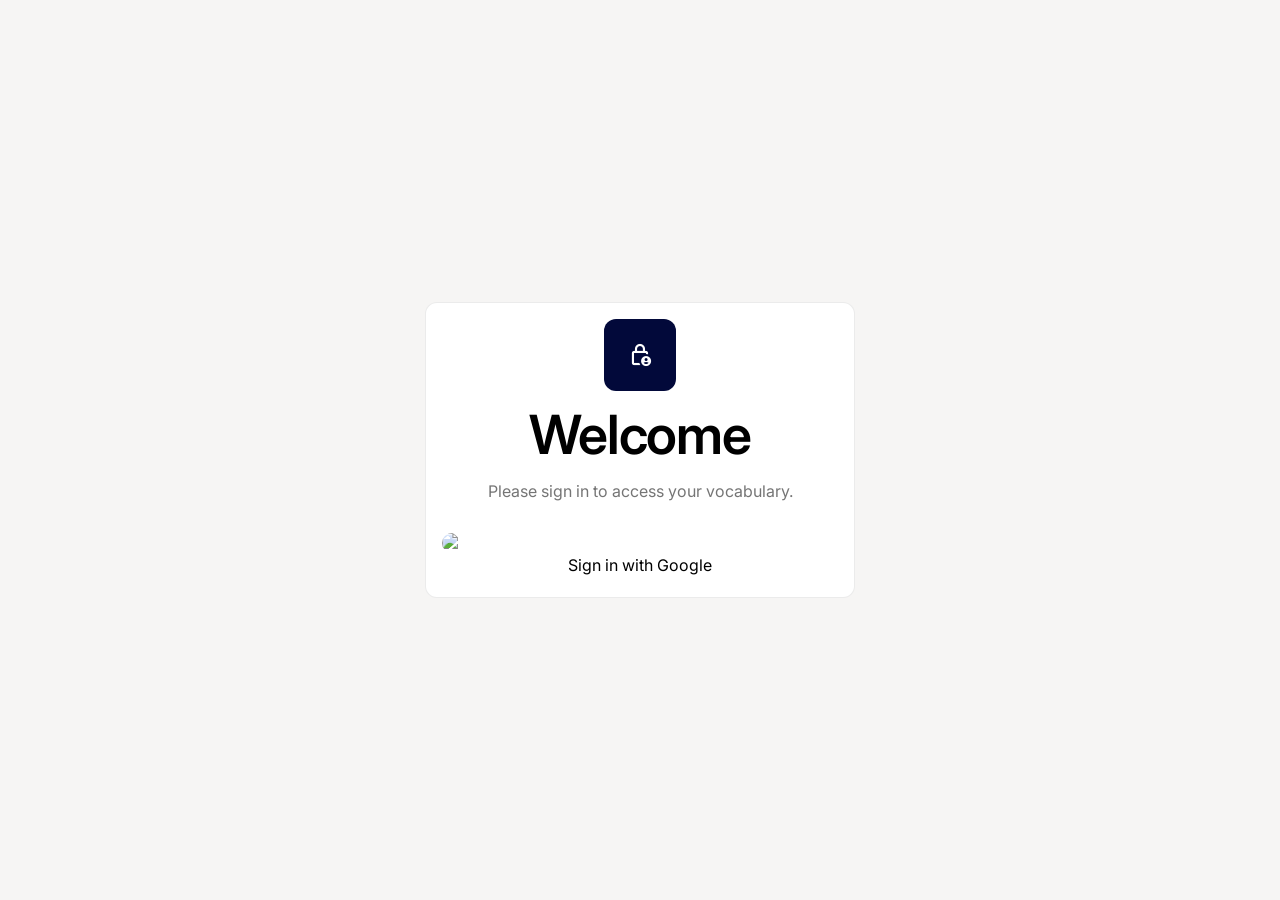
==== index.html @ 8493256a "update" ====
<!doctype html>
<html lang="en">
  <head>
    <meta charset="UTF-8" />
    <meta
      name="viewport"
      content="width=device-width, initial-scale=1.0"
    />
    <title>Just Word</title>
    <link rel="icon" type="image/png" href="assets/app-icon.png" />
    <link rel="apple-touch-icon" href="assets/app-icon.png" />
    <!-- Fonts -->
    <link rel="preconnect" href="https://fonts.googleapis.com" />
    <link rel="preconnect" href="https://fonts.gstatic.com" crossorigin />
    <link
      href="https://fonts.googleapis.com/css2?family=Inter:wght@400;500;600;700&family=JetBrains+Mono:wght@400;500&family=Noto+Sans+TC:wght@400;500;600;700&family=Noto+Serif+TC:wght@400;500&family=Source+Serif+4:wght@400&display=swap"
      rel="stylesheet"
    />
    <!-- CSS -->
    <link rel="stylesheet" href="src/css/style.css" />

    <!-- Material Symbols -->
    <link
      href="https://fonts.googleapis.com/css2?family=Material+Symbols+Rounded:opsz,wght,FILL,GRAD@20..48,100..700,0..1,-50..200&display=swap"
      rel="stylesheet"
    />
    <!-- SheetJS -->
    <script src="https://cdn.sheetjs.com/xlsx-0.20.0/package/dist/xlsx.full.min.js"></script>
    <!-- Lottie Web -->
    <script src="https://cdnjs.cloudflare.com/ajax/libs/lottie-web/5.12.2/lottie.min.js"></script>
  </head>
  <body class="light-mode">
    <!-- Main Workspace -->
    <main class="main-workspace">
      <!-- Login View -->
      <section id="login" class="view active">
        <div class="bento-card auth-card max-w-400-center">
          <div class="auth-icon-shell">
            <span class="material-symbols-rounded icon-login-large"
              >lock_person</span
            >
          </div>
          <h1>Welcome</h1>
          <p class="supporting-text">
            Please sign in to access your vocabulary.
          </p>
          <md-filled-button
            id="google-login-btn"
            class="btn-full-width btn-google-signin"
          >
            <img
              src="https://www.gstatic.com/firebasejs/ui/2.0.0/images/auth/google.svg"
              alt="Google"
              class="google-icon-svg"
            />
            Sign in with Google
          </md-filled-button>
        </div>
      </section>

      <!-- Dashboard View -->
      <section id="dashboard" class="view">
        <div class="dashboard-intro">
          <div>
            <h1>Today's review</h1>
          </div>
          <div class="dashboard-language-menu">
            <button
              id="dashboard-language-btn"
              type="button"
              class="topbar-icon-button"
              aria-label="Learning language"
              aria-expanded="false"
            >
              <span class="material-symbols-rounded">language</span>
            </button>
            <div
              class="top-language-nav"
              role="radiogroup"
              aria-label="Learning language"
            >
              <button
                type="button"
                class="language-mode-option active"
                data-language-mode="en"
                aria-pressed="true"
              >
                English
              </button>
              <button
                type="button"
                class="language-mode-option"
                data-language-mode="sv"
                aria-pressed="false"
              >
                Swedish
              </button>
            </div>
          </div>
        </div>

        <div class="bento-grid full-height dashboard">
          <!-- Summary Stats -->
          <div
            class="bento-card col-12 orange card-height-half"
            id="card-due-container"
          >
            <div class="card-label">Today Due</div>
            <div class="due-card-bottom-row">
              <div class="due-stats-group">
                <div class="due-count-line">
                  <div class="card-value card-value-large" id="due-count">
                    0
                  </div>
                  <span class="due-count-unit">cards</span>
                </div>
              </div>

              <button
                type="button"
                class="topbar-icon-button due-review-button"
                id="start-review-action"
                aria-label="Start review"
                title="Start review"
              >
                <span class="material-symbols-rounded">play_arrow</span>
              </button>
            </div>
          </div>

          <div
            class="bento-card col-4 mobile-col-4 card-height-half"
            id="card-new-container"
          >
            <div class="card-label">New</div>
            <div class="flex-fill-bottom">
              <div class="card-value" id="dashboard-new-count">0</div>
            </div>
          </div>

          <div
            class="bento-card col-4 mobile-col-4 card-height-half"
            id="card-lrn-container"
          >
            <div class="card-label">Learning</div>
            <div class="flex-fill-bottom">
              <div class="card-value" id="dashboard-lrn-count">0</div>
            </div>
          </div>

          <div
            class="bento-card col-4 mobile-col-4 card-height-half"
            id="card-mst-container"
          >
            <div class="card-label">Mastered</div>
            <div class="flex-fill-bottom">
              <div class="card-value" id="dashboard-mst-count">0</div>
            </div>
          </div>
        </div>
      </section>

      <!-- Words View -->
      <section id="words" class="view">
        <div class="section-label section-header-label">
          <div class="filter-sheet-header">
            <h2>Filter words</h2>
            <button
              id="words-filter-close-btn"
              type="button"
              class="topbar-icon-button"
              aria-label="Close filters"
            >
              <span class="material-symbols-rounded">close</span>
            </button>
          </div>
          <div class="filter-controls-flex">
            <label class="search-box">
              <span class="material-symbols-rounded">search</span>
              <input
                id="search-input"
                class="search-field"
                type="search"
                placeholder=""
              />
            </label>
            <div class="filter-group-row">
              <label class="select-field">
                <!-- <span>Status</span> -->
                <select
                  id="filter-status"
                  class="vocab-select-pill"
                  aria-label="Status"
                >
                  <option value="all" selected>All Status</option>
                  <option value="mastered">Mastered</option>
                  <option value="learning">Learning</option>
                  <option value="new">New</option>
                </select>
              </label>

              <label class="select-field">
                <!-- <span>Type</span> -->
                <select
                  id="filter-type"
                  class="vocab-select-pill"
                  aria-label="Type"
                >
                  <option value="word" selected>Word</option>
                  <option value="phrase">Phrase</option>
                </select>
              </label>

              <label class="select-field">
                <!-- <span>Category</span> -->
                <select
                  id="filter-category"
                  class="vocab-select-pill"
                  aria-label="Category"
                >
                  <option value="all" selected>All Categories</option>
                  <option value="__uncategorized">Uncategorized</option>
                </select>
              </label>
            </div>
            <div class="filter-action-row">
              <!-- Starred Toggle -->
              <label class="toggle-switch">
                <span class="filter-label">Starred</span>
                <md-switch id="filter-starred-only"></md-switch>
              </label>
            </div>
          </div>
        </div>

        <!-- Vocabulary List Section (Full Width) -->
        <div class="workspace-header words-header">
          <div>
            <h1>Vocabulary</h1>
          </div>
          <div class="topbar-actions">
            <button
              id="words-add-btn"
              type="button"
              class="topbar-icon-button"
              aria-label="Add word"
            >
              <span class="material-symbols-rounded">add</span>
            </button>
            <button
              id="words-filter-btn"
              type="button"
              class="topbar-icon-button"
              aria-label="Filter words"
              aria-expanded="false"
            >
              <span class="material-symbols-rounded">tune</span>
            </button>
          </div>
        </div>
        <div class="full-width-list-container vocab-section-container">
          <div id="card-list-modern" class="card-list-modern">
            <!-- Cards injected here -->
          </div>

          <!-- Pagination Controls -->
          <div id="pagination-controls" class="pagination-container hidden">
            <md-filled-tonal-icon-button
              id="prev-page-btn"
              aria-label="Previous page"
            >
              <md-icon>arrow_back</md-icon>
            </md-filled-tonal-icon-button>
            <span id="page-indicator" class="page-indicator-text"
              >Page 1 of 1</span
            >
            <md-filled-tonal-icon-button
              id="next-page-btn"
              aria-label="Next page"
            >
              <md-icon>arrow_forward</md-icon>
            </md-filled-tonal-icon-button>
          </div>
        </div>
      </section>

      <!-- Add Card View -->
      <section id="add-card" class="view">
        <div class="view-header-flex app-bar">
          <md-icon-button id="btn-back-add-card" aria-label="Back">
            <md-icon>arrow_back</md-icon>
          </md-icon-button>
          <h1>Add word</h1>
          <div class="app-bar-spacer"></div>
        </div>
        <div id="add-card-container" class="bento-card full-height">
          <form id="add-card-form">
            <div class="input-wrapper-flex">
              <label for="word_en" id="source-word-label">Word</label>
              <input
                id="word_en"
                class="form-input"
                type="text"
                placeholder=""
                required
              />
            </div>
            <div class="input-wrapper-flex">
              <label for="meaning_zh">Meaning</label>
              <input
                id="meaning_zh"
                class="form-input"
                type="text"
                placeholder=""
                required
              />
            </div>
            <div class="input-wrapper-flex">
              <label for="category">Category</label>
              <input
                id="category"
                class="form-input"
                type="text"
                placeholder=""
              />
            </div>
            <div class="input-wrapper-flex">
              <label for="note">Note</label>
              <textarea
                id="note"
                class="form-textarea"
                rows="3"
                placeholder=""
              ></textarea>
            </div>
            <div class="input-wrapper-flex">
              <label id="examples-field-label">Example</label>
              <div id="examples-container" class="flex-col-gap">
                <!-- Dynamic inputs will be added here -->
              </div>
              <md-text-button type="button" id="add-example-btn">
                <md-icon slot="icon">add</md-icon>
                Add example
              </md-text-button>
            </div>
            <div class="form-group checkbox-group mb-0">
              <div class="checkbox-wrapper">
                <md-checkbox id="is_starred"></md-checkbox>
                <label class="checkbox-label-text" for="is_starred">
                  Starred
                </label>
              </div>
            </div>
          </form>
        </div>
        <div class="form-actions form-actions-fixed">
          <md-filled-button
            form="add-card-form"
            type="submit"
            id="save-card-btn"
            class="btn-full-width"
          >
            Save word
          </md-filled-button>
        </div>
      </section>

      <!-- Import View -->
      <section id="import" class="view">
        <div class="view-header-flex app-bar">
          <h1 id="import-title">Import</h1>
          <div class="section-label import-preview-label">0 vocabulary</div>
        </div>
        <div class="import-content">
          <div id="import-file-section">
            <!-- <div class="section-label">Select CSV File</div> -->
            <div class="form-group">
              <input
                type="file"
                id="csv-file-input"
                accept=".csv"
                class="file-input-dropzone"
              />
            </div>
          </div>

          <div
            id="import-preview"
            class="full-width-list-container vocab-section-container hidden"
          >
            <div id="preview-list" class="card-list-modern">
              <div class="vocab-list-modern import-preview-list">
                <!-- Preview items injected here -->
              </div>
            </div>
          </div>
        </div>
        <div id="import-actions" class="form-actions form-actions-fixed">
          <md-filled-button
            type="button"
            id="confirm-import-btn"
            class="btn-full-width"
            disabled
          >
            Import
          </md-filled-button>
        </div>
      </section>

      <!-- Review Configuration View -->
      <section id="review-setup" class="view">
        <div class="view-header-flex app-bar">
          <h1>Review</h1>
        </div>
        <div id="review-session-setup" class="bento-card full-height">
          <form id="review-setup-form">
            <div class="form-group input-group-flex review-select-group">
              <div class="input-wrapper-flex">
                <label for="review-setup-type">Type</label>
                <div class="select-field">
                  <select name="type" id="review-setup-type">
                    <option value="word" selected>Word</option>
                    <option value="phrase">Phrase</option>
                  </select>
                </div>
              </div>
              <div class="input-wrapper-flex">
                <label for="review-scope">Selection Scope</label>
                <div class="select-field">
                  <select name="scope" id="review-scope">
                    <option value="all" selected>All</option>
                    <option value="starred">Starred</option>
                  </select>
                </div>
              </div>
              <div class="input-wrapper-flex">
                <label for="review-status">Status</label>
                <div class="select-field">
                  <select name="status" id="review-status">
                    <option value="all" selected>All Status</option>
                    <option value="new">New</option>
                    <option value="learning">Learning</option>
                    <option value="mastered">Mastered</option>
                  </select>
                </div>
              </div>
              <div class="input-wrapper-flex">
                <label for="review-category">Category</label>
                <div class="select-field">
                  <select name="category" id="review-category">
                    <option value="all" selected>All Categories</option>
                    <option value="__uncategorized">Uncategorized</option>
                  </select>
                </div>
              </div>
              <div class="input-wrapper-flex">
                <label for="review-limit">Limit</label>
                <div class="select-field">
                  <select name="limit" id="review-limit">
                    <option value="10" selected>10</option>
                    <option value="15">15</option>
                    <option value="20">20</option>
                    <option value="25">25</option>
                  </select>
                </div>
              </div>
            </div>
            <div class="form-group checkbox-group mt-n05 mb-6">
              <div class="checkbox-wrapper">
                <input
                  type="checkbox"
                  id="review-due-only"
                  name="dueOnly"
                  checked
                />
                <label class="checkbox-label-text" for="review-due-only">
                  Due Only&nbsp;-&nbsp;
                  <span
                    id="due-count-badge"
                    class="font-bold text-accent-orange"
                    >0</span
                  >
                  &nbsp;cards
                </label>
              </div>
            </div>

            <div class="form-group mb-0">
              <div class="mode-selection">
                <label class="mode-option active" data-value="1">
                  <span id="mode-flip-source-label">Flip Card (EN)</span>
                </label>
                <label class="mode-option" data-value="2">Flip Card (ZH)</label>
                <label class="mode-option" data-value="3">Spelling</label>
                <label class="mode-option" id="grade-mode-cloze" data-value="4">
                  Cloze
                </label>
              </div>
            </div>
          </form>
        </div>
        <div class="form-actions form-actions-fixed">
          <button
            form="review-setup-form"
            type="submit"
            id="start-session-submit"
            class="btn-full-width app-button app-button-primary"
          >
            Start Session
          </button>
        </div>
      </section>

      <section id="review-session" class="view">
        <div class="view-header-flex app-bar">
          <button
            type="button"
            id="exit-review-btn"
            class="icon-button"
            aria-label="Exit Session"
          >
            <span class="material-symbols-rounded">arrow_back</span>
          </button>
          <!-- Empty center -->
          <div></div>
          <div id="review-progress" class="review-progress-text">0 / 0</div>
        </div>

        <div id="review-content">
          <!-- Flashcard injected here -->
        </div>

        <div class="review-controls">
          <div
            id="reveal-btn-container"
            class="form-actions form-actions-fixed"
          >
            <button
              type="button"
              id="reveal-btn"
              class="btn-reveal btn-full-width app-button app-button-primary"
            >
              <span class="material-symbols-rounded">visibility</span>
              Show Answer
            </button>
          </div>

          <div
            id="self-assess-btns"
            class="form-actions form-actions-fixed hidden"
          >
            <button
              type="button"
              class="text-forgot btn-flex-grow-1 app-button app-button-danger"
              id="btn-assess-forgot"
            >
              I Forgot
            </button>
            <button
              type="button"
              class="btn-flex-grow-2 app-button app-button-primary"
              id="btn-assess-know"
            >
              I Know
            </button>
          </div>

          <div id="grading-btns" class="form-actions form-actions-fixed hidden">
            <button
              type="button"
              class="btn-full-width app-button app-button-primary"
              id="btn-next-card"
            >
              Next Card
            </button>
          </div>
        </div>
      </section>

      <!-- Review Summary View -->
      <section id="review-summary" class="view">
        <div class="view-header-flex app-bar app-bar-centered">
          <h1>Summary</h1>
        </div>
        <div class="bento-grid full-height summary-grid">
          <div class="bento-card col-12 green" id="summary-status-card">
            <div class="card-label">Result</div>
            <div class="flex-fill-bottom">
              <div class="card-value card-value-large" id="summary-correct">
                0
              </div>
            </div>
          </div>

          <div class="bento-card col-12 white" id="summary-forgotten-container">
            <div class="card-label">Review These Words</div>
            <div id="summary-forgotten-list" class="vocab-list-modern">
              <!-- Items injected here -->
            </div>
          </div>

          <!-- Spacer for visual balance if list is empty or short -->
          <div class="summary-spacer"></div>
        </div>

        <div id="done-btn-container" class="form-actions form-actions-fixed">
          <md-filled-button
            class="nav-btn btn-full-width"
            data-target="dashboard"
          >
            Done
          </md-filled-button>
        </div>
      </section>

      <!-- Card Preview View -->
      <section id="card-preview" class="view">
        <div class="view-header-flex app-bar">
          <button
            type="button"
            id="btn-back-card-preview"
            class="icon-button"
            aria-label="Back"
          >
            <span class="material-symbols-rounded">arrow_back</span>
          </button>
          <!-- No Title as requested -->
          <div></div>
          <!-- Empty right side -->
          <div class="preview-top-actions">
            <button
              type="button"
              id="preview-audio-btn"
              class="icon-button preview-audio-btn"
              disabled
              aria-label="Audio"
            >
              <span class="material-symbols-rounded">volume_off</span>
            </button>
            <button
              type="button"
              class="icon-button preview-star-btn"
              aria-label="Star"
            >
              <span class="material-symbols-rounded">star_outline</span>
            </button>
            <button
              type="button"
              class="icon-button preview-edit-btn"
              aria-label="Edit"
            >
              <span class="material-symbols-rounded">edit</span>
            </button>
            <button
              type="button"
              class="icon-button preview-delete-btn danger-icon-btn"
              aria-label="Delete"
            >
              <span class="material-symbols-rounded">delete</span>
            </button>
          </div>
        </div>
        <div id="card-preview-container" class="bento-card full-height">
          <!-- Content injected here -->
        </div>

        <!-- Footer Actions -->
        <div id="card-preview-footer" class="form-actions form-actions-fixed">
          <md-filled-tonal-icon-button
            class="btn-icon-round"
            id="preview-prev-btn"
            aria-label="Previous"
          >
            <md-icon>chevron_left</md-icon>
          </md-filled-tonal-icon-button>
          <md-filled-icon-button
            class="btn-icon-round"
            id="preview-next-btn"
            aria-label="Next"
          >
            <md-icon>chevron_right</md-icon>
          </md-filled-icon-button>
        </div>
      </section>

      <!-- Shared Bottom Navigation -->
      <div id="bottom-nav-container" class="hidden">
        <button
          type="button"
          class="nav-item active"
          data-target="dashboard"
          aria-label="Dashboard"
        >
          <span class="material-symbols-rounded nav-icon">dashboard</span>
          <span class="nav-label">Dashboard</span>
        </button>
        <button
          type="button"
          class="nav-item"
          data-target="words"
          aria-label="Words"
        >
          <span class="material-symbols-rounded nav-icon"
            >format_list_bulleted</span
          >
          <span class="nav-label">Vocabulary</span>
        </button>
        <button
          type="button"
          class="nav-item"
          data-target="review-setup"
          aria-label="Review"
        >
          <span class="material-symbols-rounded nav-icon">school</span>
          <span class="nav-label">Review</span>
        </button>
        <button
          type="button"
          class="nav-item"
          data-target="import"
          aria-label="Import"
        >
          <span class="material-symbols-rounded nav-icon">upload</span>
          <span class="nav-label">Import</span>
        </button>
      </div>
    </main>

    <!-- Material Web Components (pinned ESM CDN) -->
    <script type="importmap">
      {
        "imports": {
          "@material/web/": "https://esm.run/@material/web@2.3.0/"
        }
      }
    </script>
    <script type="module">
      import '@material/web/all.js';
      import { styles as typescaleStyles } from '@material/web/typography/md-typescale-styles.js';

      document.adoptedStyleSheets.push(typescaleStyles.styleSheet);
    </script>

    <!-- Scripts (Type Module) -->
    <script type="module" src="js/app.js?v=3.8"></script>

    <!-- Material Dialog -->
    <md-dialog id="modal-dialog"></md-dialog>
  </body>
</html>
---- src/css/style.css ----
:root {
  color-scheme: light;
  --color-notion-blue: #0075de;
  --color-paper-warmth: #f6f5f4;
  --color-pure-white: #ffffff;
  --color-ink-black: #000000;
  --color-charcoal: #111111;
  --color-stone: #757575;
  --color-graphite: #615d59;
  --color-slate: #696969;
  --color-sky-tint: #e6f3fe;
  --color-marigold: #ffb110;
  --color-coral: #f64932;
  --color-saffron: #e89d01;
  --color-vermillion: #e32d14;
  --color-mocha: #b18164;
  --color-signal-blue: #097fe8;
  --color-sky-wash: #62aef0;
  --color-midnight-ink: #02093a;
  --color-ink-95: rgb(0 0 0 / 95%);
  --color-ink-90: rgb(0 0 0 / 90%);
  --color-ink-60: rgb(0 0 0 / 60%);
  --color-ink-40: rgb(0 0 0 / 40%);
  --color-ink-20: rgb(0 0 0 / 20%);
  --color-ink-14: rgb(0 0 0 / 14%);
  --color-ink-08: rgb(0 0 0 / 8%);
  --font-notioninter: 'Inter', 'Noto Sans TC', ui-sans-serif, system-ui,
    sans-serif;
  --font-lyon-text: 'Source Serif 4', 'Noto Serif TC', serif;
  --text-caption: 12px;
  --text-body-sm: 14px;
  --text-body: 16px;
  --text-subheading: 20px;
  --text-heading-sm: 22px;
  --text-heading: 40px;
  --text-heading-lg: 48px;
  --text-display-sm: 54px;
  --text-display: 72px;
  --text-display-lg: 96px;
  --leading-caption: 1.33;
  --leading-body-sm: 1.43;
  --leading-body: 1.5;
  --leading-heading-sm: 1.27;
  --leading-display-sm: 1.04;
  --leading-display: 1.21;
  --tracking-caption: 0.12px;
  --tracking-heading-sm: -0.242px;
  --tracking-display-sm: -1.89px;
  --tracking-display: -2.016px;
  --jw-color-bg-canvas: var(--color-paper-warmth);
  --jw-color-bg-surface-soft: var(--color-sky-tint);
  --jw-color-bg-surface-card: var(--color-pure-white);
  --jw-color-bg-surface-strong: var(--color-sky-tint);
  --jw-color-bg-inverse: var(--color-midnight-ink);
  --jw-color-bg-inverse-raised: var(--color-charcoal);
  --jw-color-bg-inverse-soft: var(--color-midnight-ink);
  --jw-color-text-primary: var(--color-ink-black);
  --jw-color-text-body: var(--color-graphite);
  --jw-color-text-muted: var(--color-stone);
  --jw-color-text-subtle: var(--color-ink-60);
  --jw-color-text-on-primary: var(--color-pure-white);
  --jw-color-text-on-inverse: var(--color-pure-white);
  --jw-color-text-on-inverse-muted: rgb(255 255 255 / 72%);
  --jw-color-border-default: var(--color-ink-08);
  --jw-color-border-soft: var(--color-ink-08);
  --jw-color-border-strong: var(--color-ink-14);
  --jw-color-action-primary: var(--color-notion-blue);
  --jw-color-action-primary-active: color-mix(
    in srgb,
    var(--color-notion-blue) 84%,
    black
  );
  --jw-color-action-neutral-hover: var(--color-ink-08);
  --jw-color-action-neutral-active: var(--color-ink-14);
  --jw-color-action-disabled: var(--color-ink-20);
  --jw-color-status-new: var(--color-ink-black);
  --jw-color-status-new-bg: var(--color-marigold);
  --jw-color-status-learning: var(--color-notion-blue);
  --jw-color-status-learning-bg: var(--color-sky-tint);
  --jw-color-status-mastered: var(--color-pure-white);
  --jw-color-status-mastered-bg: var(--color-midnight-ink);
  --jw-color-status-warning: var(--color-ink-black);
  --jw-color-status-warning-bg: var(--color-marigold);
  --jw-color-status-error: var(--color-vermillion);
  --jw-color-status-error-bg: color-mix(
    in srgb,
    var(--color-coral) 14%,
    white
  );
  --jw-color-focus-ring: color-mix(
    in srgb,
    var(--color-notion-blue) 20%,
    transparent
  );
  --jw-color-scrim: rgb(0 0 0 / 36%);
  --jw-color-loading: rgb(246 245 244 / 82%);
  --jw-font-display: var(--font-notioninter);
  --jw-font-editorial: var(--font-lyon-text);
  --jw-font-body: var(--font-notioninter);
  --jw-font-code: 'JetBrains Mono', 'Noto Sans TC', monospace;
  --jw-type-display-xl-size: clamp(3.375rem, 11vw, var(--text-display));
  --jw-type-display-lg-size: clamp(2.5rem, 6vw, var(--text-display-sm));
  --jw-type-display-sm-size: var(--text-display-sm);
  --jw-type-display-md-size: var(--text-heading-lg);
  --jw-type-heading-lg-size: var(--text-heading);
  --jw-type-heading-md-size: var(--text-heading-sm);
  --jw-type-heading-sheet-size: 32px;
  --jw-type-heading-dialog-size: 24px;
  --jw-type-editorial-lg-size: 32px;
  --jw-type-body-lg-size: 18px;
  --jw-type-body-md-size: var(--text-body);
  --jw-type-body-sm-size: var(--text-body-sm);
  --jw-type-label-md-size: var(--text-body-sm);
  --jw-type-label-sm-size: var(--text-caption);
  --jw-type-overline-size: var(--text-caption);
  --jw-type-code-sm-size: var(--text-caption);
  --jw-line-display: 1;
  --jw-line-heading: 1.1;
  --jw-line-body: var(--leading-body);
  --jw-line-label: 1.2;
  --jw-weight-regular: 400;
  --jw-weight-medium: 500;
  --jw-weight-semibold: 600;
  --jw-tracking-display: -0.02em;
  --jw-tracking-overline: 0.08em;
  --jw-space-1: 4px;
  --jw-space-2: 8px;
  --jw-space-3: 12px;
  --jw-space-4: 16px;
  --jw-space-5: 20px;
  --jw-space-6: 24px;
  --jw-space-8: 32px;
  --jw-space-12: 48px;
  --jw-space-24: 96px;
  --jw-page-gutter: 14px;
  --jw-grid-gap-compact: 10px;
  --jw-radius-xs: 4px;
  --jw-radius-sm: 6px;
  --jw-radius-md: 8px;
  --jw-radius-lg: 12px;
  --jw-radius-xl: 16px;
  --jw-radius-full: 9999px;
  --jw-border-width: 1px;
  --jw-shadow-none: none;
  --jw-shadow-soft: none;
  --jw-shadow-nav: 0 0.7px 1.462px rgb(0 0 0 / 1.5%),
    0 3px 9px rgb(0 0 0 / 3%);
  --jw-shadow-layer: 0 4px 12px rgb(0 0 0 / 10%);
  --jw-opacity-disabled: 0.55;
  --jw-opacity-subdued: 0.72;
  --jw-duration-instant: 1ms;
  --jw-duration-fast: 200ms;
  --jw-duration-base: 200ms;
  --jw-duration-slow: 200ms;
  --jw-duration-feedback: 500ms;
  --jw-ease-standard: cubic-bezier(0.2, 0, 0, 1);
  --jw-ease-exit: cubic-bezier(0.4, 0, 1, 1);
  --jw-size-icon-button: 48px;
  --jw-size-icon-glyph: 22px;
  --jw-size-icon-glyph-compact: 20px;
  --jw-size-control: 48px;
  --jw-size-app-bar: 96px;
  --jw-size-bottom-nav: 90px;
  --jw-size-action-bar: 92px;
  --jw-size-loading: 104px;
  --jw-blur-nav: 18px;
  --jw-content-max: 430px;
  --jw-z-content: 20;
  --jw-z-nav: 35;
  --jw-z-action: 40;
  --jw-z-menu: 45;
  --jw-z-scrim: 55;
  --jw-z-sheet: 60;
  --jw-z-loading: 999;
  --jw-z-modal-scrim: 9999;
  --jw-z-modal: 10000;
  --colors-primary: var(--jw-color-action-primary);
  --colors-primary-active: var(--jw-color-action-primary-active);
  --colors-primary-disabled: var(--jw-color-action-disabled);
  --colors-canvas: var(--jw-color-bg-canvas);
  --colors-surface-soft: var(--jw-color-bg-surface-soft);
  --colors-surface-card: var(--jw-color-bg-surface-card);
  --colors-surface-cream-strong: var(--jw-color-bg-surface-strong);
  --colors-surface-dark: var(--jw-color-bg-inverse);
  --colors-surface-dark-elevated: var(--jw-color-bg-inverse-raised);
  --colors-surface-dark-soft: var(--jw-color-bg-inverse-soft);
  --colors-hairline: var(--jw-color-border-default);
  --colors-hairline-soft: var(--jw-color-border-soft);
  --colors-ink: var(--jw-color-text-primary);
  --colors-body: var(--jw-color-text-body);
  --colors-muted: var(--jw-color-text-muted);
  --colors-muted-soft: var(--jw-color-text-subtle);
  --colors-on-primary: var(--jw-color-text-on-primary);
  --colors-on-dark: var(--jw-color-text-on-inverse);
  --colors-error: var(--jw-color-status-error);
  --colors-warning: var(--jw-color-status-warning);
  --colors-success: var(--jw-color-status-mastered);
  --rounded-xs: var(--jw-radius-xs);
  --rounded-sm: var(--jw-radius-sm);
  --rounded-md: var(--jw-radius-md);
  --rounded-lg: var(--jw-radius-lg);
  --rounded-xl: var(--jw-radius-xl);
  --rounded-pill: var(--jw-radius-full);
  --spacing-xxs: var(--jw-space-1);
  --spacing-xs: var(--jw-space-2);
  --spacing-sm: var(--jw-space-3);
  --spacing-md: var(--jw-space-4);
  --spacing-lg: var(--jw-space-6);
  --spacing-xl: var(--jw-space-8);
  --spacing-xxl: var(--jw-space-12);
  --spacing-section: var(--jw-space-24);
  --nav-height: var(--jw-size-bottom-nav);
  --fixed-action-height: var(--jw-size-action-bar);
  --max-app-width: var(--jw-content-max);
  --font-display: var(--jw-font-display);
  --font-body: var(--jw-font-body);
  --font-code: var(--jw-font-code);
  --line-strong: var(--jw-color-border-strong);
  --danger-soft: var(--jw-color-status-error-bg);
  --shadow-soft: var(--jw-shadow-soft);
  --md-ref-typeface-brand: var(--jw-font-body);
  --md-ref-typeface-plain: var(--jw-font-body);
  --md-sys-color-primary: var(--jw-color-action-primary);
  --md-sys-color-on-primary: var(--jw-color-text-on-primary);
  --md-sys-color-primary-container: var(--jw-color-bg-surface-card);
  --md-sys-color-on-primary-container: var(--jw-color-text-primary);
  --md-sys-color-secondary-container: var(--jw-color-bg-surface-soft);
  --md-sys-color-on-secondary-container: var(--jw-color-action-primary);
  --md-sys-color-surface: var(--jw-color-bg-canvas);
  --md-sys-color-outline: var(--jw-color-border-default);
  --md-sys-color-outline-variant: var(--jw-color-border-soft);
  --md-sys-color-on-surface: var(--jw-color-text-primary);
  --md-sys-color-on-surface-variant: var(--jw-color-text-muted);
  --md-sys-color-error: var(--jw-color-status-error);
  --md-sys-shape-corner-extra-small: var(--jw-radius-xs);
  --md-sys-shape-corner-small: var(--jw-radius-sm);
  --md-sys-shape-corner-medium: var(--jw-radius-md);
  --md-sys-shape-corner-large: var(--jw-radius-lg);
  --md-sys-shape-corner-extra-large: var(--jw-radius-xl);
  --md-sys-shape-corner-full: var(--jw-radius-full);
}

* {
  box-sizing: border-box;
  margin: 0;
  padding: 0;
}

html,
body {
  height: 100%;
  min-height: 100%;
  overflow: hidden;
}

body {
  background: var(--jw-color-bg-canvas);
  color: var(--jw-color-text-primary);
  font-family: var(--jw-font-body);
  line-height: var(--jw-line-body);
  -webkit-font-smoothing: antialiased;
}

button,
input,
textarea,
select {
  font: inherit;
}

button {
  border: 0;
  cursor: pointer;
}

button:disabled {
  cursor: not-allowed;
  opacity: var(--jw-opacity-disabled);
}

:where(button, input, textarea, select, [tabindex]):focus-visible {
  outline: 2px solid var(--jw-color-action-primary);
  outline-offset: 2px;
}

img {
  display: block;
  max-width: 100%;
}

h1,
h2,
h3,
.card-value,
.preview-title,
.flashcard .content {
  font-family: var(--jw-font-display);
  letter-spacing: var(--jw-tracking-display);
}

h1,
h2,
h3 {
  font-weight: var(--jw-weight-semibold);
}

.card-value,
.preview-title,
.flashcard .content {
  font-weight: var(--jw-weight-regular);
}

h1 {
  color: var(--jw-color-text-primary);
  font-size: var(--jw-type-display-lg-size);
  line-height: 1.05;
}

p {
  color: var(--jw-color-text-muted);
}

md-filled-button,
md-filled-tonal-button,
md-text-button,
md-outlined-button,
md-icon-button,
md-filled-icon-button,
md-filled-tonal-icon-button,
md-outlined-text-field,
md-outlined-select {
  font-family: var(--font-body);
}

md-filled-button,
md-filled-tonal-button,
md-text-button,
md-outlined-button {
  --md-filled-button-container-shape: var(--rounded-md);
  --md-filled-tonal-button-container-shape: var(--rounded-md);
  --md-text-button-container-shape: var(--rounded-md);
  --md-outlined-button-container-shape: var(--rounded-md);
  min-height: var(--jw-size-control);
}

md-icon,
.material-symbols-rounded {
  --md-icon-font: 'Material Symbols Rounded';
  font-family: "Material Symbols Rounded";
  font-variation-settings: "FILL" 0, "wght" 450, "GRAD" 0, "opsz" 24;
  line-height: 1;
}

md-outlined-text-field,
md-outlined-select {
  background: var(--jw-color-bg-surface-card);
  border: var(--jw-border-width) solid var(--jw-color-border-default);
  border-radius: var(--jw-radius-md);
  --md-outlined-field-container-shape: var(--rounded-md);
  --md-outlined-text-field-container-color: var(--colors-canvas);
  --md-outlined-text-field-disabled-container-color: var(--colors-canvas);
  --md-outlined-text-field-focus-outline-color: var(--colors-primary);
  --md-outlined-text-field-hover-outline-color: var(--colors-hairline);
  --md-outlined-text-field-input-text-color: var(--colors-ink);
  --md-outlined-text-field-input-text-placeholder-color: var(
    --colors-muted-soft
  );
  --md-outlined-text-field-label-text-color: var(--colors-muted);
  --md-outlined-text-field-outline-color: transparent;
  overflow: hidden;
  width: 100%;
}

.form-field {
  background: var(--jw-color-bg-surface-card);
  border: var(--jw-border-width) solid var(--jw-color-border-default);
  border-radius: var(--jw-radius-md);
  display: flex;
  flex-direction: column;
  gap: 2px;
  padding: 8px 14px;
  width: 100%;
}
.form-field:focus-within {
  border-color: var(--colors-primary);
}

.form-control,
.form-input,
.form-textarea {
  background: transparent;
  border: 0;
  color: var(--colors-ink);
  font: inherit;
  font-size: var(--jw-type-body-md-size);
  line-height: 1.45;
  min-width: 0;
  outline: 0;
  padding: 2px 0 0;
  width: 100%;
}

.form-input,
.form-textarea {
  background: var(--jw-color-bg-surface-card);
  border: var(--jw-border-width) solid var(--jw-color-border-default);
  border-radius: var(--jw-radius-md);
  background: var(--colors-canvas);
  padding: 12px 14px;
}

.form-control::placeholder {
  color: var(--colors-muted-soft);
}

.form-input {
  min-height: 48px;
}

.form-field-textarea {
  padding-bottom: 10px;
}

.form-textarea {
  min-height: 78px;
  resize: vertical;
}

.example-field {
  padding-right: 52px;
}
.example-field .form-textarea,
.example-field .form-control {
  background: transparent;
  border: 0;
  border-radius: 0;
  padding: 2px 0 0;
}

.form-field-label {
  color: var(--colors-muted);
  font-size: var(--jw-type-label-sm-size);
  font-weight: 500;
  line-height: 1;
}

label {
  color: var(--colors-body);
  display: block;
  font-size: var(--jw-type-label-md-size);
  font-weight: 500;
}

.hidden {
  display: none !important;
}

.main-workspace {
  height: 100dvh;
  margin: 0;
  max-width: none;
  min-height: 0;
  overflow: hidden;
  padding: 0 0 calc(var(--nav-height) + 28px);
  position: relative;
  width: 100%;
}

.view {
  animation: fadeIn var(--jw-duration-base) var(--jw-ease-standard);
  display: none;
  flex-direction: column;
  gap: var(--spacing-lg);
  height: 100dvh;
  min-height: 0;
  overflow: hidden;
  position: relative;
}

.view.active {
  display: flex;
}

.view > * {
  width: 100%;
}

@keyframes fadeIn {
  from {
    opacity: 0;
    transform: translateY(4px);
  }
  to {
    opacity: 1;
    transform: translateY(0);
  }
}
@media (prefers-reduced-motion: reduce) {
  *,
  *::before,
  *::after {
    animation-duration: var(--jw-duration-instant) !important;
    scroll-behavior: auto !important;
    transition-duration: var(--jw-duration-instant) !important;
  }
}
.workspace-header {
  align-items: center;
  background: var(--colors-canvas);
  border-bottom: 1px solid var(--colors-hairline);
  display: flex;
  flex: 0 0 auto;
  gap: var(--spacing-lg);
  justify-content: space-between;
  min-height: 64px;
  padding: 14px max(14px, env(safe-area-inset-left)) 14px max(14px, env(safe-area-inset-right));
  width: 100%;
}

.brand-lockup {
  align-items: center;
  display: inline-flex;
  gap: 12px;
  min-width: 0;
}

.brand-mark {
  align-items: center;
  background: var(--colors-primary);
  border-radius: var(--rounded-md);
  color: var(--colors-on-primary);
  display: inline-flex;
  flex: 0 0 auto;
  font-family: var(--font-display);
  font-size: var(--jw-type-heading-md-size);
  height: 40px;
  justify-content: center;
  line-height: 1;
  width: 40px;
}

.top-language-nav {
  align-items: center;
  background: var(--colors-surface-soft);
  border: 1px solid var(--colors-hairline);
  border-radius: var(--rounded-md);
  display: flex;
  gap: 4px;
  max-width: 320px;
  padding: 4px;
  width: 100%;
}

.dashboard-language-menu {
  flex: 0 0 auto;
  position: relative;
}
.dashboard-language-menu .top-language-nav {
  display: none;
  min-width: 180px;
  position: absolute;
  right: 0;
  top: calc(100% + 8px);
  z-index: var(--jw-z-menu);
}
.dashboard-language-menu.is-open .top-language-nav {
  display: flex;
}

.language-mode-option {
  flex: 1 1 0;
  background: transparent;
  border-radius: var(--rounded-sm);
  color: var(--colors-muted);
  font-size: var(--jw-type-body-sm-size);
  font-weight: 500;
  min-height: 34px;
  min-width: 0;
  padding: 0 14px;
}
.language-mode-option.active {
  background: var(--colors-primary);
  color: var(--colors-on-primary);
}

.dashboard-intro {
  align-items: center;
  display: flex;
  gap: var(--spacing-md);
  justify-content: space-between;
  margin: 0;
}
.dashboard-intro > div:first-child {
  min-width: 0;
}
.dashboard-intro p {
  color: var(--colors-muted);
  font-size: var(--jw-type-body-md-size);
  margin-top: 4px;
}

#dashboard > .bento-grid,
#words > .full-width-list-container,
#add-card > .bento-card,
#import > .import-content,
#review-setup > .bento-card,
#review-summary > .bento-grid,
#card-preview > #card-preview-container {
  margin-left: auto;
  margin-right: auto;
  max-width: 430px;
  width: calc(100% - 28px);
}

.bento-grid {
  display: grid;
  gap: var(--spacing-md);
  grid-template-columns: repeat(12, minmax(0, 1fr));
}

.bento-card {
  align-items: flex-start;
  background: var(--colors-surface-card);
  border: var(--jw-border-width) solid var(--jw-color-border-default);
  border-radius: var(--rounded-lg);
  box-shadow: none;
  color: var(--colors-ink);
  display: flex;
  flex-direction: column;
  gap: var(--spacing-md);
  justify-content: space-between;
  overflow: hidden;
  padding: var(--spacing-xl);
}
.bento-card.col-12 {
  grid-column: span 12;
}
.bento-card.col-4, .bento-card.mobile-col-4 {
  grid-column: span 4;
}
.bento-card.orange {
  background: var(--jw-color-bg-surface-card);
  border-color: var(--jw-color-border-default);
  color: var(--jw-color-action-primary);
}
.bento-card.green {
  background: var(--jw-color-status-mastered-bg);
  border-color: var(--jw-color-status-mastered);
  color: var(--jw-color-status-mastered);
}
.bento-card.white, .bento-card.dark {
  background: var(--colors-surface-card);
  color: var(--colors-ink);
}

.card-label {
  color: var(--colors-muted);
  font-size: var(--jw-type-label-md-size);
  font-weight: 500;
  letter-spacing: 0;
  width: 100%;
}

.card-value {
  color: currentColor;
  font-size: var(--jw-type-display-md-size);
  line-height: 1;
}

.card-value-large {
  color: var(--colors-primary);
  font-size: clamp(4rem, 15vw, 6.4rem);
}

#dashboard .bento-grid {
  grid-auto-rows: minmax(140px, auto);
}

#card-due-container {
  cursor: pointer;
  min-height: 230px;
}
#card-due-container:hover {
  box-shadow: var(--shadow-soft);
}

.due-card-bottom-row {
  align-items: flex-end;
  display: flex;
  gap: var(--spacing-lg);
  justify-content: space-between;
  width: 100%;
}

.due-stats-group {
  flex: 1 1 150px;
  display: flex;
  flex-direction: column;
  gap: var(--spacing-sm);
}

.due-count-line {
  align-items: flex-end;
  display: flex;
  gap: 10px;
}

.due-count-unit {
  color: var(--colors-body);
  font-size: var(--jw-type-body-md-size);
  line-height: 1.35;
  margin-bottom: 8px;
}

.due-review-button {
  flex: 0 0 52px;
  margin-left: auto;
}
.due-review-button:not(:disabled) {
  background: var(--colors-primary);
  border-color: var(--colors-primary);
  color: var(--colors-on-primary);
}

#card-new-container,
#card-lrn-container,
#card-mst-container {
  min-height: 150px;
}

#card-new-container {
  background: var(--jw-color-status-new-bg);
  color: var(--jw-color-status-new);
}

#card-lrn-container {
  background: var(--jw-color-status-learning-bg);
  color: var(--jw-color-status-learning);
}

#card-mst-container {
  background: var(--jw-color-status-mastered-bg);
  color: var(--jw-color-status-mastered);
}

#card-new-container .card-label,
#card-lrn-container .card-label,
#card-mst-container .card-label {
  color: currentColor;
  opacity: var(--jw-opacity-subdued);
}

.flex-fill-bottom {
  align-items: flex-end;
  display: flex;
  flex: 1;
  width: 100%;
}

.app-button {
  align-items: center;
  border-radius: var(--rounded-md);
  display: inline-flex;
  font-size: var(--jw-type-body-sm-size);
  font-weight: 500;
  gap: 8px;
  justify-content: center;
  min-height: var(--jw-size-control);
  padding: 0 20px;
  transition: background var(--jw-duration-fast) var(--jw-ease-standard), color var(--jw-duration-fast) var(--jw-ease-standard), border-color var(--jw-duration-fast) var(--jw-ease-standard);
}

.app-button-primary {
  background: var(--colors-primary);
  color: var(--colors-on-primary);
}
.app-button-primary:active {
  background: var(--colors-primary-active);
}

.app-button-tonal,
.app-button-danger {
  background: var(--jw-color-bg-surface-soft);
  border: var(--jw-border-width) solid transparent;
  color: var(--jw-color-action-primary);
}

.app-button-danger {
  background: var(--jw-color-status-error-bg);
  color: var(--jw-color-status-error);
}

#login {
  align-items: center;
  justify-content: center;
  min-height: calc(100dvh - 48px);
}

.auth-card,
.max-w-400-center {
  align-items: center;
  background: var(--colors-surface-card);
  margin: auto;
  max-width: 430px;
  text-align: center;
}

.auth-card h1 {
  font-size: var(--jw-type-display-sm-size);
}

.auth-icon-shell {
  align-items: center;
  background: var(--colors-surface-dark);
  border-radius: var(--rounded-lg);
  color: var(--colors-on-dark);
  display: flex;
  height: 72px;
  justify-content: center;
  width: 72px;
}

.icon-login-large {
  font-size: var(--jw-type-heading-lg-size);
}

.supporting-text,
.text-muted-mb-2rem {
  color: var(--colors-muted);
  font-size: var(--jw-type-body-md-size);
  margin-bottom: 14px;
}

.btn-google-signin {
  --md-filled-button-container-color: var(--colors-primary);
  --md-filled-button-label-text-color: var(--colors-on-primary);
}

.google-icon-svg {
  background: #fff;
  border-radius: var(--rounded-pill);
  height: 20px;
  margin-right: 10px;
  width: 20px;
}

.view-header-flex,
.app-bar {
  align-items: center;
  background: var(--colors-canvas);
  backdrop-filter: blur(14px);
  border-bottom: 1px solid var(--colors-hairline);
  display: flex;
  flex: 0 0 auto;
  gap: 10px;
  justify-content: space-between;
  min-height: 64px;
  padding: 14px max(14px, env(safe-area-inset-left)) 14px max(14px, env(safe-area-inset-right));
  position: sticky;
  top: 0;
  width: 100%;
  z-index: var(--jw-z-content);
}

.app-bar h1 {
  flex: 1 1 auto;
  font-family: var(--font-display);
  font-size: clamp(2.4rem, 6vw, 3.7rem);
  font-weight: var(--jw-weight-semibold);
  letter-spacing: -0.02em;
  line-height: 1;
  text-align: left;
}
.app-bar md-icon-button {
  --md-icon-button-container-shape: var(--jw-radius-md);
  --md-icon-button-icon-color: var(--colors-body);
  align-items: center;
  background: var(--colors-canvas);
  border: 1px solid var(--colors-hairline);
  border-radius: var(--jw-radius-md);
  color: var(--colors-body);
  display: inline-flex;
  height: 38px;
  justify-content: center;
  width: 38px;
}
.app-bar-spacer {
  flex: 0 0 44px;
  height: 44px;
  width: 44px;
}
.app-bar-centered {
  display: flex;
  justify-content: center;
}

.icon-button {
  align-items: center;
  background: var(--colors-canvas);
  border: 1px solid var(--colors-hairline);
  border-radius: var(--jw-radius-md);
  box-sizing: border-box;
  color: var(--colors-body);
  display: inline-flex;
  height: 38px;
  justify-content: center;
  padding: 0;
  touch-action: manipulation;
  transition: background var(--jw-duration-fast) var(--jw-ease-standard), border-color var(--jw-duration-fast) var(--jw-ease-standard), color var(--jw-duration-fast) var(--jw-ease-standard);
  width: 38px;
}
.icon-button > * {
  pointer-events: none;
}
.icon-button:hover:not(:disabled) {
  background: var(--jw-color-action-neutral-hover);
}
.icon-button:active:not(:disabled) {
  background: var(--jw-color-action-neutral-active);
}

.dashboard-intro,
.workspace-header,
.view-header-flex.app-bar {
  align-items: center;
  background: var(--colors-canvas);
  border-bottom: 1px solid var(--colors-hairline);
  display: flex;
  flex: 0 0 auto;
  flex-direction: row;
  gap: var(--spacing-md);
  justify-content: space-between;
  min-height: 96px;
  padding: 18px max(18px, env(safe-area-inset-left)) 18px max(18px, env(safe-area-inset-right));
  width: 100%;
}

.dashboard-intro h1,
.words-header h1,
.app-bar h1 {
  font-size: clamp(2.4rem, 6vw, 3.7rem);
}

.topbar-icon-button,
.icon-button,
.app-bar md-icon-button {
  height: 48px;
  width: 48px;
}

.preview-top-actions,
.form-actions,
.modal-footer-actions,
.modal-footer-left {
  align-items: center;
  display: flex;
  gap: 8px;
}

.btn-full-width {
  width: 100%;
}

.btn-flex-grow-1,
.btn-flex-grow-2 {
  flex: 1;
  min-width: 0;
}

.btn-icon-round {
  height: 48px;
  width: 48px;
}

.action-icon {
  height: 20px;
  width: 20px;
}

.danger-icon-btn {
  color: var(--colors-error);
}

.btn-star.starred,
.preview-star-btn.is-selected {
  color: var(--color-marigold);
}

.form-actions-fixed {
  background: var(--colors-canvas);
  bottom: 0;
  display: flex;
  gap: 10px;
  left: 0;
  margin-top: auto;
  max-width: none;
  position: fixed;
  width: 100%;
  z-index: var(--jw-z-action);
}
.form-actions-fixed > * {
  margin-left: auto;
  margin-right: auto;
  max-width: 430px;
}

#import-actions {
  bottom: var(--nav-height);
  padding-bottom: 16px;
  padding-top: 12px;
}

#review-setup > .form-actions-fixed {
  bottom: var(--nav-height);
  padding-bottom: 16px;
  padding-top: 12px;
}

#review-setup-form,
#add-card-form {
  display: flex;
  flex-direction: column;
  gap: var(--spacing-md);
  width: 100%;
}

.input-group-flex {
  display: flex;
  flex-wrap: wrap;
  gap: var(--spacing-sm);
}

/*
.input-group-flex > * {
  flex: 1 1 220px;
} */
.input-wrapper-flex,
.flex-col-gap {
  display: flex;
  flex-direction: column;
  gap: 8px;
  width: 100%;
}

.review-select-group .select-field {
  min-height: 58px;
  padding: 0 14px;
  justify-content: center;
}

.checkbox-wrapper {
  align-items: center;
  background: var(--jw-color-bg-surface-card);
  border: var(--jw-border-width) solid var(--jw-color-border-default);
  border-radius: var(--jw-radius-md);
  display: flex;
  gap: 10px;
  min-height: 48px;
  padding: 8px 12px;
}
.checkbox-wrapper input[type=checkbox] {
  accent-color: var(--colors-primary);
}

.checkbox-label-text {
  color: var(--colors-body);
}

.form-group {
  width: 100%;
}

#add-card-container,
#review-session-setup,
.import-content {
  margin-bottom: var(--fixed-action-height);
}

#review-session-setup {
  overflow: visible;
  padding-bottom: var(--spacing-lg);
  height: calc(100% - var(--fixed-action-height) - var(--nav-height) - 96px);
  overflow-y: scroll !important;
}

#self-assess-btns {
  padding: var(--spacing-lg);
  padding-bottom: calc(var(--spacing-lg) + var(--spacing-md));
}

.import-content {
  align-items: center;
  display: flex;
  flex-direction: column;
  justify-content: center;
  height: calc(100% - var(--fixed-action-height) - var(--nav-height) - 96px);
}

.full-width-list-container {
  display: flex;
  flex-direction: column;
  flex: 1 1 auto;
  gap: var(--spacing-md);
  min-height: 0;
  overflow: hidden;
  width: 100%;
}

.words-header {
  align-items: center;
  flex-direction: row;
  justify-content: space-between;
}
.words-header > div:first-child {
  min-width: 0;
}
.words-header h1 {
  font-size: clamp(2.4rem, 6vw, 3.7rem);
}
.words-header p {
  color: var(--colors-muted);
  font-size: var(--jw-type-body-md-size);
  margin-top: 4px;
}

.topbar-actions {
  align-items: center;
  display: flex;
  flex: 0 0 auto;
  gap: 8px;
}

.topbar-icon-button {
  align-items: center;
  background: var(--colors-canvas);
  border: 1px solid var(--colors-hairline);
  border-radius: var(--jw-radius-md);
  color: var(--colors-body);
  display: inline-flex;
  height: var(--jw-size-icon-button);
  justify-content: center;
  width: var(--jw-size-icon-button);
}
.topbar-icon-button .material-symbols-rounded {
  font-size: var(--jw-size-icon-glyph);
}

.section-header-label {
  background: var(--colors-surface-card);
  border: 1px solid var(--colors-hairline);
  border-radius: var(--rounded-lg);
  display: none;
  padding: var(--spacing-md);
  z-index: var(--jw-z-content);
}

#words.filters-open::before {
  background: var(--jw-color-scrim);
  content: "";
  inset: 0;
  position: fixed;
  z-index: var(--jw-z-scrim);
}
#words.filters-open .section-header-label {
  display: block;
  left: 50%;
  max-height: calc(100dvh - var(--nav-height) - 112px);
  overflow-y: auto;
  position: fixed;
  top: 50%;
  transform: translate(-50%, -50%);
  width: calc(100% - 32px);
  z-index: var(--jw-z-sheet);
}

.filter-sheet-header {
  align-items: center;
  display: flex;
  justify-content: space-between;
  margin-bottom: var(--spacing-md);
}
.filter-sheet-header h2 {
  color: var(--colors-ink);
  font-size: var(--jw-type-heading-sheet-size);
  line-height: 1;
}

.filter-controls-flex {
  align-items: stretch;
  display: flex;
  flex-wrap: wrap;
  gap: var(--spacing-sm);
  width: 100%;
}

.search-box,
.select-field {
  background: var(--jw-color-bg-surface-card);
  border: var(--jw-border-width) solid var(--jw-color-border-default);
  border-radius: var(--jw-radius-md);
}

.search-box {
  align-items: center;
  color: var(--colors-muted);
  display: flex;
  gap: 12px;
  min-height: 48px;
  padding: 0 14px;
}

.search-field {
  background: transparent;
  border: 0;
  color: var(--colors-ink);
  min-width: 0;
  outline: 0;
  width: 100%;
}
.search-field::placeholder {
  color: var(--colors-muted-soft);
}

.select-field {
  color: var(--colors-muted);
  display: flex;
  flex-direction: column;
  gap: 8px;
  height: fit-content;
  padding: 16px 12px;
}
.select-field span {
  color: var(--colors-muted);
  font-size: var(--jw-type-label-sm-size);
  font-weight: 500;
  line-height: 1;
}
.select-field select {
  appearance: none;
  background: linear-gradient(45deg, transparent 50%, var(--colors-muted) 50%) calc(100% - 14px) 50%/6px 6px no-repeat, linear-gradient(135deg, var(--colors-muted) 50%, transparent 50%) calc(100% - 9px) 50%/6px 6px no-repeat;
  border: 0;
  color: var(--colors-ink);
  min-width: 0;
  outline: 0;
  padding: 2px 24px 0 0;
  width: 100%;
  font-size: var(--jw-type-body-md-size);
}

.filter-group-row {
  display: flex;
  flex-wrap: wrap;
  gap: 8px;
}

.filter-action-row {
  align-items: center;
  display: flex;
  gap: 10px;
  justify-content: flex-end;
}

.toggle-switch {
  align-items: center;
  display: flex;
  gap: 8px;
  min-height: 46px;
  white-space: nowrap;
}

.filter-label {
  color: var(--colors-muted);
  font-size: var(--jw-type-label-md-size);
  font-weight: 500;
}

#card-list-modern,
.card-list-modern {
  background: var(--jw-color-bg-surface-card);
  border: 1px solid var(--colors-hairline);
  border-radius: var(--rounded-lg);
  display: flex;
  flex: 1 1 auto;
  flex-direction: column;
  min-height: 0;
  overflow: hidden;
  width: 100%;
}

.table-responsive {
  flex: 1 1 auto;
  display: block;
  min-height: 0;
  overflow: auto;
  width: 100%;
}

.vocab-table {
  border-collapse: collapse;
  display: table;
  min-width: 760px;
  width: 100%;
}
.vocab-table th,
.vocab-table td {
  border-bottom: 1px solid var(--colors-hairline-soft);
  padding: 16px 18px;
  text-align: left;
  vertical-align: middle;
}
.vocab-table th {
  color: var(--colors-muted);
  font-size: var(--jw-type-code-sm-size);
  font-weight: 500;
}

.vocab-row {
  cursor: pointer;
}
.vocab-row:hover {
  background: var(--colors-surface-soft);
}

.vocab-list-modern {
  background: transparent;
  display: none;
  flex: 1 1 auto;
  flex-direction: column;
  min-height: 0;
  overflow-y: auto;
  width: 100%;
}

.import-preview-list {
  display: flex !important;
}

.vocab-card-modern {
  background: transparent;
  border-bottom: 1px solid var(--colors-hairline-soft);
  cursor: pointer;
  display: flex;
  flex-direction: column;
  gap: 18px;
  justify-content: center;
  align-items: flex-start;
  padding: var(--spacing-lg) var(--spacing-md);
}

.vocab-card-row {
  display: flex;
  gap: 12px;
  justify-content: space-between;
  align-items: center;
  min-width: 0;
  width: 100%;
}

.vocab-card-row-primary {
  align-items: flex-start;
}

.vocab-card-row-secondary {
  align-items: center;
  gap: 16px;
}

.vocab-card-word,
.vocab-table-word {
  color: var(--colors-ink);
  font-family: var(--jw-font-editorial);
  font-size: var(--jw-type-heading-md-size);
  font-weight: 400;
  letter-spacing: -0.01em;
  line-height: 1.1;
  overflow-wrap: anywhere;
  text-align: center;
}

.vocab-card-meaning,
.vocab-table-meaning,
.mobile-meaning {
  color: var(--colors-body);
  font-size: var(--jw-type-body-md-size);
  overflow-wrap: anywhere;
  text-align: left;
}

.mobile-meaning {
  display: none;
}

.category-pill,
.level-indicator,
.level-badge {
  align-items: center;
  border-radius: var(--rounded-pill);
  display: inline-flex;
  font-size: var(--jw-type-label-sm-size);
  font-weight: 500;
  line-height: 1;
  min-height: 24px;
  padding: 0 10px;
  white-space: nowrap;
}

.category-pill {
  align-self: flex-start;
  background: var(--colors-surface-card);
  color: var(--colors-ink);
  max-width: 100%;
  overflow: hidden;
  text-overflow: ellipsis;
}

.level-new, .level-indicator.level-new, .level-badge.level-new {
  background: var(--jw-color-status-new-bg);
  color: var(--jw-color-status-new);
}
.level-learning, .level-indicator.level-learning, .level-badge.level-learning {
  background: var(--jw-color-status-learning-bg);
  color: var(--jw-color-status-learning);
}
.level-mastered, .level-indicator.level-mastered, .level-badge.level-mastered {
  background: var(--jw-color-status-mastered-bg);
  color: var(--jw-color-status-mastered);
}

.vocab-card-actions,
.vocab-table-actions {
  align-items: center;
  display: flex;
  gap: 12px;
}

.vocab-card-actions {
  flex: 0 0 auto;
}
.vocab-card-actions .icon-button {
  height: var(--jw-size-icon-button);
  width: var(--jw-size-icon-button);
}
.vocab-card-actions .material-symbols-rounded {
  font-size: var(--jw-size-icon-glyph-compact);
}
.vocab-card-actions .action-icon {
  height: 18px;
  width: 18px;
}

.empty-state {
  color: var(--colors-muted);
  padding: var(--spacing-xl);
  text-align: center;
}

.pagination-container {
  align-items: center;
  display: flex;
  gap: 12px;
  justify-content: center;
  padding: 12px 0;
}

.page-indicator-text {
  color: var(--colors-muted);
  font-size: var(--jw-type-body-sm-size);
  font-weight: 500;
}

.file-input-dropzone {
  align-items: center;
  background: var(--colors-canvas);
  border: 1px dashed var(--line-strong);
  border-radius: var(--rounded-md);
  color: var(--colors-body);
  cursor: pointer;
  display: flex;
  font-size: var(--jw-type-body-sm-size);
  justify-content: center;
  padding: var(--spacing-xl) var(--spacing-lg);
  text-align: center;
  width: 100%;
}
.file-input-dropzone::file-selector-button {
  background: var(--colors-primary);
  border: 0;
  border-radius: var(--rounded-md);
  color: var(--colors-on-primary);
  cursor: pointer;
  font: inherit;
  font-weight: 500;
  margin-right: 10px;
  min-height: 40px;
  padding: 0 14px;
}

#import-file-section,
#import-file-section .form-group {
  align-items: center;
  display: flex;
  justify-content: center;
}

#import-preview {
  padding: 0;
}

#import-file-section,
.import-preview-label {
  width: 100%;
}

#import-preview {
  flex: 1 1 auto;
  width: 100%;
}

#reveal-btn-container {
  padding: var(--spacing-lg);
  padding-bottom: calc(var(--spacing-lg) + var(--spacing-md));
}

.import-preview-label {
  align-self: flex-end;
  color: var(--colors-muted);
  flex: 0 0 auto;
  font-size: var(--jw-type-label-md-size);
  font-weight: 500;
  line-height: 1;
  margin: 0 0 4px auto;
  text-align: right;
  white-space: nowrap;
  width: auto;
}

.import-preview-card {
  cursor: default;
}
.import-preview-card .category-pill {
  flex: 0 1 auto;
  margin-left: auto;
}

.vocab-card-note, .vocab-card-examples {
  color: var(--colors-body);
  font-size: var(--jw-type-body-sm-size);
  line-height: 1.45;
  overflow-wrap: anywhere;
}
.vocab-card-note {
  color: var(--colors-muted);
}
.vocab-card-examples {
  display: flex;
  flex-direction: column;
  gap: 6px;
}

.mode-selection {
  display: grid;
  gap: 10px;
  grid-template-columns: repeat(4, minmax(0, 1fr));
}

.mode-option {
  align-items: center;
  background: var(--colors-canvas);
  border: 1px solid var(--colors-hairline);
  border-radius: var(--rounded-md);
  color: var(--colors-body);
  cursor: pointer;
  display: flex;
  font-size: var(--jw-type-body-sm-size);
  font-weight: 500;
  justify-content: center;
  min-height: 64px;
  padding: 12px;
  text-align: center;
}
.mode-option.active {
  background: var(--colors-surface-dark);
  border-color: var(--colors-surface-dark);
  color: var(--colors-on-dark);
}

#review-session {
  background: var(--colors-canvas);
  border-radius: var(--rounded-xl);
  color: var(--colors-ink);
  min-height: calc(100dvh - var(--nav-height) - 48px);
  overflow: hidden;
  padding-bottom: var(--jw-size-action-bar);
}
#review-session .app-bar {
  background: var(--colors-canvas);
  border-bottom-color: var(--colors-hairline);
}
#review-session .icon-button {
  background: var(--colors-canvas);
  border-color: var(--colors-hairline);
  color: var(--colors-body);
}

.review-progress-text {
  align-items: center;
  background: var(--colors-surface-card);
  border: 1px solid var(--colors-hairline);
  border-radius: var(--rounded-pill);
  color: var(--colors-body);
  display: inline-flex;
  font-family: var(--font-code);
  font-size: var(--jw-type-code-sm-size);
  min-height: 32px;
  padding: 0 12px;
  white-space: nowrap;
}

#review-content {
  display: flex;
  flex: 1;
  min-height: 0;
}

.flashcard {
  align-items: center;
  background: var(--colors-surface-card);
  border: 1px solid var(--colors-hairline);
  border-radius: var(--rounded-lg);
  color: var(--colors-ink);
  cursor: pointer;
  display: flex;
  flex: 1;
  flex-direction: column;
  gap: var(--spacing-md);
  justify-content: center;
  min-height: calc(100dvh - 250px);
  overflow: hidden;
  padding: var(--spacing-xl) var(--spacing-lg) calc(var(--fixed-action-height) + 18px);
  text-align: center;
  width: 100%;
  margin: 0 var(--spacing-lg);
  margin-bottom: var(--nav-height);
}
.flashcard .content {
  color: var(--colors-ink);
  font-family: var(--jw-font-editorial);
  font-size: var(--jw-type-editorial-lg-size);
  line-height: 1.05;
  overflow-wrap: anywhere;
}
.flashcard .cloze-content {
  font-family: var(--font-body);
  font-size: var(--text-subheading);
  letter-spacing: 0;
  line-height: 1.5;
}
.flashcard .sub-content,
.flashcard .meaning {
  color: var(--colors-body);
  font-size: var(--jw-type-heading-md-size);
  line-height: 1.45;
}
.flashcard .example {
  color: var(--colors-muted);
}

.review-prompt {
  color: var(--colors-body);
  font-size: var(--jw-type-heading-md-size);
  line-height: 1.45;
}

.review-question {
  color: var(--colors-ink);
  font-size: var(--jw-type-editorial-lg-size);
  line-height: 1.2;
  overflow-wrap: anywhere;
}

.review-answer-slot {
  align-items: center;
  display: flex;
  justify-content: center;
  min-height: 2.5rem;
  width: 100%;
}

.review-example {
  color: var(--colors-muted);
  font-size: var(--jw-type-body-md-size);
  line-height: 1.45;
  min-height: 1.45em;
  overflow-wrap: anywhere;
}

.sub-content .meaning {
  margin-bottom: 16px;
}

.feedback-msg {
  color: var(--colors-muted);
}

.hint {
  background: var(--jw-color-focus-ring);
  border-radius: var(--rounded-pill);
  color: var(--colors-primary);
  font-size: var(--jw-type-code-sm-size);
  font-weight: 500;
  padding: 7px 10px;
}

#spelling-input,
.review-answer-field,
.cloze-input {
  all: unset;
  box-sizing: border-box;
  border-bottom: 2px solid var(--colors-primary);
  color: var(--colors-ink);
  display: inline-flex;
  align-items: center;
  justify-content: center;
  font-family: var(--font-body);
  font-size: var(--text-subheading);
  line-height: 1.5;
  letter-spacing: 0.01em;
  min-height: 2rem;
  min-width: 84px;
  max-width: 100%;
  padding: 4px;
  text-align: center;
  vertical-align: baseline;
  width: auto;
}
#spelling-input:disabled,
.review-answer-field:disabled,
.cloze-input:disabled {
  opacity: 1;
  cursor: default;
}
#spelling-input.correct,
.review-answer-field.correct,
.cloze-input.correct {
  border-color: var(--jw-color-status-mastered);
  color: var(--jw-color-status-mastered);
}
#spelling-input.error,
.review-answer-field.error,
.cloze-input.error {
  border-color: var(--jw-color-status-error);
  color: var(--jw-color-status-error);
}
#spelling-input.revealed,
.review-answer-field.revealed,
.cloze-input.revealed {
  border-color: var(--jw-color-status-warning);
  background-color: var(--jw-color-status-warning-bg);
  color: var(--colors-body);
}

#card-preview-footer {
  padding: var(--spacing-lg);
  padding-bottom: calc(var(--spacing-lg) + var(--spacing-md));
}

#grading-btns {
  padding: var(--spacing-lg);
  padding-bottom: calc(var(--spacing-lg) + var(--spacing-md));
}

#card-preview {
  padding-bottom: calc(var(--fixed-action-height) + var(--spacing-lg));
}

#done-btn-container {
  padding: var(--spacing-lg);
  padding-bottom: calc(var(--spacing-lg) + var(--spacing-md));
}

#card-preview-container {
  background: var(--colors-surface-card);
  border: 1px solid var(--colors-hairline);
  border-radius: var(--rounded-lg);
  flex: 1;
  overflow-y: auto;
  padding: var(--spacing-lg);
}

.preview-page {
  display: flex;
  flex-direction: column;
  gap: var(--spacing-sm);
  text-align: left;
  width: 100%;
}

.preview-title {
  color: var(--jw-color-text-primary);
  font-family: var(--jw-font-editorial);
  font-size: clamp(3rem, 11vw, 5.6rem);
  line-height: 0.95;
  overflow-wrap: anywhere;
  text-align: center;
  margin-bottom: 16px;
}

.preview-meaning {
  color: var(--colors-ink);
  font-size: var(--text-subheading);
  font-weight: 500;
  text-align: center;
  margin-bottom: 16px;
}

.preview-metrics {
  display: flex;
  flex-wrap: wrap;
  gap: var(--spacing-lg);
}

.status-badge-container,
.preview-metric-card,
.preview-section {
  background: var(--colors-canvas);
  border: 1px solid var(--colors-hairline);
  border-radius: var(--rounded-lg);
  padding: var(--spacing-md);
}

.status-label,
.preview-section-label {
  color: var(--colors-muted);
  font-size: var(--jw-type-label-sm-size);
  font-weight: 500;
  letter-spacing: 0.08em;
  text-transform: uppercase;
}

.status-value,
.preview-metric-value {
  color: var(--colors-ink);
  font-size: var(--jw-type-body-md-size);
  font-weight: 500;
  margin-top: 4px;
}

.preview-section-content,
.definition-list,
.summary-forgotten-text,
.vocab-card-note,
.vocab-card-examples {
  color: var(--colors-body);
  display: flex;
  flex-direction: column;
  font-size: var(--jw-type-body-sm-size);
  gap: 8px;
  line-height: 1.6;
  margin-top: 8px;
}

.definition-toggle {
  align-items: center;
  background: transparent;
  border: 0;
  color: var(--colors-muted);
  cursor: pointer;
  display: flex;
  font-size: var(--jw-type-body-sm-size);
  font-weight: 500;
  justify-content: space-between;
  min-height: 44px;
  padding: 0;
  text-align: left;
  width: 100%;
}
.definition-toggle md-icon,
.definition-toggle .material-symbols-rounded {
  transition: transform var(--jw-duration-base) ease;
}
.definition-toggle[aria-expanded=true] md-icon, .definition-toggle[aria-expanded=true] .material-symbols-rounded {
  transform: rotate(90deg);
}

.definition-list[hidden] {
  display: none;
}

.is-disabled {
  cursor: not-allowed;
  opacity: var(--jw-opacity-disabled);
  pointer-events: none;
}

.is-loading-content {
  min-height: 140px;
}

#summary-forgotten-container.is-review-list {
  display: flex;
  justify-content: flex-start;
}

#summary-forgotten-container.is-review-complete {
  display: flex;
  justify-content: center;
}

.definition-pos {
  color: var(--colors-primary);
  font-weight: 500;
}

#bottom-nav-container {
  align-items: center;
  background: color-mix(in srgb, var(--jw-color-bg-canvas) 94%, transparent);
  backdrop-filter: blur(var(--jw-blur-nav));
  border: 1px solid var(--colors-hairline);
  box-shadow: var(--jw-shadow-nav);
  bottom: 0;
  display: flex;
  gap: 0;
  justify-content: space-around;
  left: 0;
  max-width: none;
  min-height: var(--nav-height);
  padding: 8px 16px max(8px, env(safe-area-inset-bottom));
  padding-bottom: var(--spacing-xl);
  position: fixed;
  width: 100%;
  z-index: var(--jw-z-nav);
}
#bottom-nav-container .nav-item {
  align-items: center;
  background: transparent;
  border-radius: var(--rounded-md);
  color: var(--colors-muted);
  cursor: pointer;
  display: flex;
  flex: 1 1 0;
  gap: 8px;
  justify-content: center;
  min-height: 50px;
  padding: 0 10px;
}
#bottom-nav-container .nav-item.active {
  color: var(--colors-primary);
}

.nav-icon {
  font-size: var(--jw-size-icon-glyph);
}

.nav-label {
  font-size: var(--jw-type-label-md-size);
  font-weight: 500;
}

#modal-dialog {
  --md-dialog-container-color: var(--colors-canvas);
  --md-dialog-container-shape: 12px;
  --md-dialog-headline-color: var(--colors-ink);
  --md-dialog-supporting-text-color: var(--colors-body);
  inset: 0;
  margin: auto;
  max-width: min(480px, 100vw - 34px);
  position: fixed;
  z-index: var(--jw-z-modal);
}

body.modal-open::before {
  background: var(--jw-color-scrim);
  content: "";
  inset: 0;
  pointer-events: none;
  position: fixed;
  z-index: var(--jw-z-modal-scrim);
}

.modal-header,
.modal-body,
.modal-footer {
  box-sizing: border-box;
  width: 100%;
}

.modal-header {
  align-items: center;
  display: flex;
  font-family: var(--font-display);
  font-size: var(--jw-type-heading-dialog-size);
  font-weight: 400;
  gap: 12px;
  justify-content: space-between;
  padding: 22px 22px 8px;
}

.modal-body {
  color: var(--colors-body);
  line-height: 1.55;
  overflow-wrap: anywhere;
  padding: 8px 22px 12px;
}

.modal-footer {
  align-items: center;
  display: flex;
  gap: 10px;
  justify-content: flex-end;
  padding: 8px 22px 22px;
}
.modal-footer.has-left {
  justify-content: space-between;
}

.modal-footer-left {
  flex: 1 1 auto;
}

.modal-footer-actions {
  align-items: center;
  display: flex;
  flex-wrap: wrap;
  gap: 10px;
  justify-content: flex-end;
  min-width: 0;
}
.modal-footer-actions md-filled-button,
.modal-footer-actions md-text-button {
  min-width: 88px;
}

.modal-note,
.modal-note-primary,
.summary-message {
  color: var(--colors-muted);
  font-size: var(--jw-type-body-sm-size);
}

.loading-overlay {
  align-items: center;
  animation: fadeIn var(--jw-duration-base) var(--jw-ease-standard);
  background: var(--jw-color-loading);
  backdrop-filter: blur(2px);
  border-radius: inherit;
  display: flex;
  inset: 0;
  justify-content: center;
  position: absolute;
  z-index: var(--jw-z-loading);
}

.lottie-container {
  height: var(--jw-size-loading);
  width: var(--jw-size-loading);
}

.desktop-only {
  display: table-cell;
}

.mobile-only {
  display: none;
}

.text-accent-orange {
  color: var(--colors-primary) !important;
}

.font-bold {
  font-weight: 500;
}

.mb-0 {
  margin-bottom: 0 !important;
}

.mr-2 {
  margin-right: 8px !important;
}

.mt-n05 {
  margin-top: -4px;
}

.mb-6 {
  margin-bottom: 18px;
}

.summary-grid {
  padding-bottom: var(--fixed-action-height);
}

.summary-spacer {
  min-height: 12px;
}

.example-row {
  position: relative;
  width: 100%;
}

.example-input {
  min-height: 84px;
}

.btn-remove-example {
  align-items: center;
  background: transparent;
  border-radius: var(--rounded-md);
  color: var(--colors-muted);
  display: flex;
  height: 38px;
  justify-content: center;
  position: absolute;
  right: 7px;
  top: 50%;
  transform: translateY(-50%);
  width: 38px;
}

.btn-remove-example:hover {
  background: var(--danger-soft);
  color: var(--colors-error);
}

#card-preview-container {
  padding: var(--spacing-lg) var(--spacing-md);
}

@keyframes shake {
  10%, 90% {
    transform: translate3d(-1px, 0, 0);
  }
  20%, 80% {
    transform: translate3d(2px, 0, 0);
  }
  30%, 50%, 70% {
    transform: translate3d(-4px, 0, 0);
  }
  40%, 60% {
    transform: translate3d(4px, 0, 0);
  }
}
.shake {
  animation: shake var(--jw-duration-feedback) both;
}

@media (max-width: 1023px) {
  .filter-action-row {
    justify-content: space-between;
  }
}
@media (max-width: 767px) {
  .main-workspace {
    padding: var(--jw-page-gutter) var(--jw-page-gutter) calc(var(--jw-size-bottom-nav) + var(--jw-space-5));
  }
  .view {
    gap: var(--spacing-md);
  }
  .workspace-header {
    align-items: flex-start;
    flex-direction: column;
    gap: var(--spacing-md);
  }
  .top-language-nav {
    max-width: none;
  }
  .dashboard-intro {
    margin-top: 0;
  }
  h1 {
    font-size: var(--jw-type-display-lg-size);
  }
  .bento-card {
    padding: var(--spacing-lg);
  }
  .bento-card.col-4,
  .bento-card.mobile-col-4 {
    grid-column: span 4;
    min-height: 112px;
    padding: var(--spacing-md);
  }
  #dashboard .bento-grid {
    gap: var(--jw-grid-gap-compact);
  }
  #card-due-container {
    min-height: 190px;
  }
  .card-value {
    font-size: var(--jw-type-heading-lg-size);
  }
  .card-value-large {
    font-size: var(--text-display);
  }
  .filter-action-row {
    align-items: stretch;
    flex-direction: column;
  }
  .table-responsive {
    display: none;
  }
  .vocab-list-modern {
    display: flex;
  }
  .mobile-meaning {
    display: block;
  }
  .mode-selection {
    grid-template-columns: repeat(2, minmax(0, 1fr));
  }
  #bottom-nav-container .nav-item {
    flex-direction: column;
    gap: 2px;
  }
  .nav-label {
    font-size: var(--jw-type-label-sm-size);
  }
  .form-actions-fixed,
  #bottom-nav-container {
    padding-left: var(--jw-page-gutter);
    padding-right: var(--jw-page-gutter);
  }
}
/* Mobile-first final pass: the phone layout is the source of truth. */
.main-workspace {
  max-width: none;
  padding: 0;
}

.view {
  gap: var(--spacing-md);
  height: 100dvh;
  min-height: 0;
}

.workspace-header {
  align-items: center;
  flex-direction: row;
  gap: var(--spacing-md);
}

.words-header {
  align-items: center;
  flex-direction: row;
}

.app-bar {
  min-height: var(--jw-size-app-bar);
}

#dashboard > .bento-grid,
#words > .full-width-list-container,
#add-card > .bento-card,
#import > .import-content,
#review-setup > .bento-card,
#review-summary > .bento-grid,
#card-preview > #card-preview-container {
  max-width: 430px;
  max-width: var(--jw-content-max);
  width: calc(100% - var(--jw-page-gutter) * 2);
}

#dashboard > .bento-grid,
#words > .full-width-list-container,
#add-card > .bento-card,
#import > .import-content,
#review-setup > .bento-card,
#review-summary > .bento-grid,
#card-preview > #card-preview-container {
  min-height: 0;
  overflow-y: auto;
}

#review-setup > .bento-card {
  flex: 0 0 auto;
  overflow: visible;
  padding-bottom: var(--spacing-lg);
}

.top-language-nav {
  max-width: none;
}

.dashboard-intro p,
.words-header p {
  font-size: var(--jw-type-body-sm-size);
}

.bento-card {
  padding: var(--spacing-md);
}

#dashboard .bento-grid {
  gap: var(--jw-grid-gap-compact);
  grid-auto-rows: minmax(112px, auto);
}

#card-due-container {
  min-height: 190px;
}

#card-new-container,
#card-lrn-container,
#card-mst-container {
  min-height: 112px;
  padding: var(--spacing-md);
}

.card-value {
  font-size: var(--jw-type-heading-lg-size);
}

.card-value-large {
  font-size: var(--text-display);
}

.filter-controls-flex,
.filter-group-row,
.input-group-flex,
.preview-metrics {
  flex-direction: column;
}

.filter-action-row {
  align-items: stretch;
  flex-direction: column;
}

.table-responsive {
  display: none;
}

.vocab-list-modern {
  display: flex;
}

.mobile-meaning {
  display: block;
}

.mode-selection {
  grid-template-columns: repeat(2, minmax(0, 1fr));
}

#bottom-nav-container .nav-item {
  flex-direction: column;
  gap: 2px;
}

.nav-label {
  font-size: var(--jw-type-label-sm-size);
}

.form-actions-fixed,
#bottom-nav-container {
  padding-left: var(--jw-page-gutter);
  padding-right: var(--jw-page-gutter);
}

.form-actions-fixed > * {
  max-width: var(--jw-content-max);
}

.vocab-section-container {
  padding-bottom: calc(var(--nav-height) + var(--spacing-md));
}

#words > .vocab-section-container,
#import-preview.vocab-section-container {
  overflow: hidden;
}

#import > .import-content {
  overflow: hidden;
}

@media (min-width: 768px) {
  :root {
    --jw-content-max: 860px;
    --jw-page-gutter: 22px;
  }
  .main-workspace {
    padding: 0;
  }
  .dashboard-intro,
  .workspace-header,
  .view-header-flex.app-bar {
    padding-left: var(--jw-page-gutter);
    padding-right: var(--jw-page-gutter);
  }
  .form-actions-fixed > * {
    max-width: var(--jw-content-max);
  }
  #dashboard > .bento-grid,
  #words > .full-width-list-container,
  #add-card > .bento-card,
  #import > .import-content,
  #review-setup > .bento-card,
  #review-summary > .bento-grid,
  #card-preview > #card-preview-container {
    max-width: var(--jw-content-max);
    width: calc(100% - var(--jw-page-gutter) * 2);
  }
  .dashboard-intro h1,
  .words-header h1,
  .app-bar h1 {
    font-size: var(--jw-type-display-sm-size);
  }
  .input-group-flex,
  .preview-metrics {
    flex-direction: row;
  }
  .table-responsive {
    display: block;
  }
  .vocab-list-modern {
    display: none;
  }
  #bottom-nav-container .nav-item {
    flex-direction: row;
    gap: 8px;
  }
  .nav-label {
    font-size: var(--jw-type-label-md-size);
  }
}
@media (min-width: 1024px) {
  :root {
    --jw-content-max: 1440px;
    --jw-page-gutter: 24px;
  }
  #dashboard > .bento-grid,
  #words > .full-width-list-container,
  #add-card > .bento-card,
  #import > .import-content,
  #review-setup > .bento-card,
  #review-summary > .bento-grid,
  #card-preview > #card-preview-container {
    max-width: var(--jw-content-max);
  }
  .form-actions-fixed > * {
    max-width: var(--jw-content-max);
  }
  .due-card-bottom-row {
    gap: var(--spacing-lg);
  }
}

/*# sourceMappingURL=style.css.map */
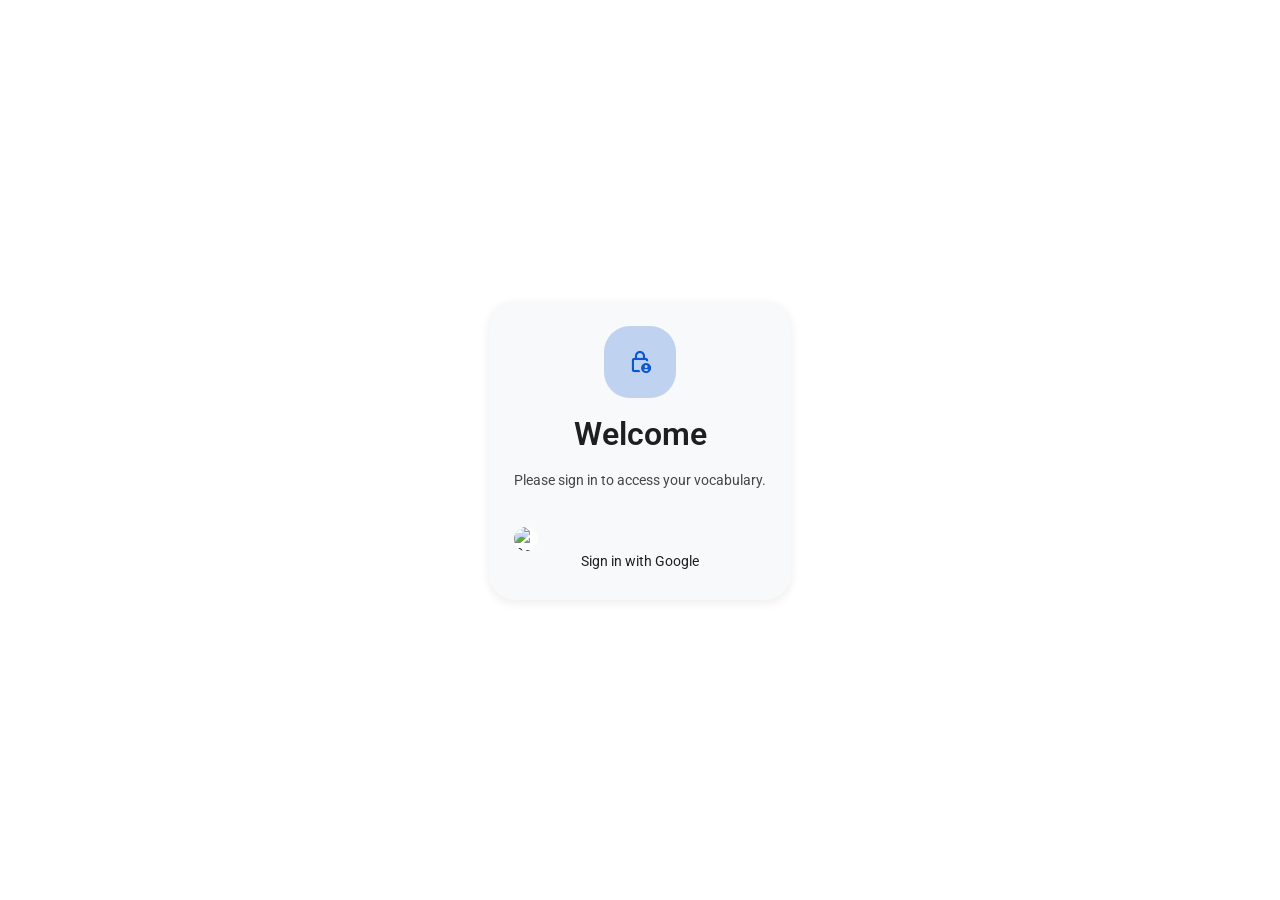
==== commit e3467a9a: "Apply Material Design refresh" ====
--- a/index.html
+++ b/index.html
@@ -13,7 +13,7 @@
     <link rel="preconnect" href="https://fonts.googleapis.com" />
     <link rel="preconnect" href="https://fonts.gstatic.com" crossorigin />
     <link
-      href="https://fonts.googleapis.com/css2?family=Inter:wght@400;500;600;700&family=JetBrains+Mono:wght@400;500&family=Noto+Sans+TC:wght@400;500;600;700&family=Noto+Serif+TC:wght@400;500&family=Source+Serif+4:wght@400&display=swap"
+      href="https://fonts.googleapis.com/css2?family=Roboto:wght@400;500;600;700&family=Noto+Sans+TC:wght@400;500;600;700&family=JetBrains+Mono:wght@400;500&display=swap"
       rel="stylesheet"
     />
     <!-- CSS -->
@@ -34,7 +34,7 @@
     <main class="main-workspace">
       <!-- Login View -->
       <section id="login" class="view active">
-        <div class="bento-card auth-card max-w-400-center">
+        <div class="auth-card material-card max-w-400-center">
           <div class="auth-icon-shell">
             <span class="material-symbols-rounded icon-login-large"
               >lock_person</span
@@ -60,49 +60,61 @@
 
       <!-- Dashboard View -->
       <section id="dashboard" class="view">
-        <div class="dashboard-intro">
+        <header class="top-app-bar dashboard-intro">
           <div>
             <h1>Today's review</h1>
           </div>
-          <div class="dashboard-language-menu">
-            <button
-              id="dashboard-language-btn"
-              type="button"
-              class="topbar-icon-button"
-              aria-label="Learning language"
-              aria-expanded="false"
-            >
-              <span class="material-symbols-rounded">language</span>
-            </button>
-            <div
-              class="top-language-nav"
-              role="radiogroup"
-              aria-label="Learning language"
-            >
-              <button
+          <div class="dashboard-header-actions">
+            <md-text-button
+              id="dashboard-auth-btn"
+              type="button"
+              class="dashboard-auth-button"
+              aria-label="Sign out"
+            >
+              <md-icon slot="icon">logout</md-icon>
+              Sign out
+            </md-text-button>
+            <div class="dashboard-language-menu">
+              <md-icon-button
+                id="dashboard-language-btn"
                 type="button"
-                class="language-mode-option active"
-                data-language-mode="en"
-                aria-pressed="true"
+                class="topbar-icon-button"
+                aria-label="Learning language"
+                aria-expanded="false"
               >
-                English
-              </button>
-              <button
-                type="button"
-                class="language-mode-option"
-                data-language-mode="sv"
-                aria-pressed="false"
+                <md-icon>language</md-icon>
+              </md-icon-button>
+              <div
+                class="top-language-nav"
+                role="radiogroup"
+                aria-label="Learning language"
               >
-                Swedish
-              </button>
-            </div>
-          </div>
-        </div>
-
-        <div class="bento-grid full-height dashboard">
+                <md-text-button
+                  type="button"
+                  class="language-mode-option active"
+                  data-language-mode="en"
+                  aria-pressed="true"
+                >
+                  English
+                </md-text-button>
+                <md-text-button
+                  type="button"
+                  class="language-mode-option"
+                  data-language-mode="sv"
+                  aria-pressed="false"
+                >
+                  Swedish
+                </md-text-button>
+              </div>
+            </div>
+          </div>
+        </header>
+
+        <div class="content-pane dashboard-pane">
+        <div class="metric-grid full-height dashboard">
           <!-- Summary Stats -->
           <div
-            class="bento-card col-12 orange card-height-half"
+            class="metric-card metric-card-prominent col-12 card-height-half"
             id="card-due-container"
           >
             <div class="card-label">Today Due</div>
@@ -112,24 +124,23 @@
                   <div class="card-value card-value-large" id="due-count">
                     0
                   </div>
-                  <span class="due-count-unit">cards</span>
                 </div>
               </div>
 
-              <button
+              <md-filled-icon-button
                 type="button"
                 class="topbar-icon-button due-review-button"
                 id="start-review-action"
                 aria-label="Start review"
                 title="Start review"
               >
-                <span class="material-symbols-rounded">play_arrow</span>
-              </button>
+                <md-icon>play_arrow</md-icon>
+              </md-filled-icon-button>
             </div>
           </div>
 
           <div
-            class="bento-card col-4 mobile-col-4 card-height-half"
+            class="metric-card col-4 mobile-col-4 card-height-half"
             id="card-new-container"
           >
             <div class="card-label">New</div>
@@ -139,7 +150,7 @@
           </div>
 
           <div
-            class="bento-card col-4 mobile-col-4 card-height-half"
+            class="metric-card col-4 mobile-col-4 card-height-half"
             id="card-lrn-container"
           >
             <div class="card-label">Learning</div>
@@ -149,7 +160,7 @@
           </div>
 
           <div
-            class="bento-card col-4 mobile-col-4 card-height-half"
+            class="metric-card col-4 mobile-col-4 card-height-half"
             id="card-mst-container"
           >
             <div class="card-label">Mastered</div>
@@ -158,108 +169,104 @@
             </div>
           </div>
         </div>
+        </div>
       </section>
 
       <!-- Words View -->
       <section id="words" class="view">
-        <div class="section-label section-header-label">
+        <aside class="supporting-sheet filter-sheet section-header-label">
           <div class="filter-sheet-header">
             <h2>Filter words</h2>
-            <button
+            <md-icon-button
               id="words-filter-close-btn"
               type="button"
               class="topbar-icon-button"
               aria-label="Close filters"
             >
-              <span class="material-symbols-rounded">close</span>
-            </button>
+              <md-icon>close</md-icon>
+            </md-icon-button>
           </div>
           <div class="filter-controls-flex">
-            <label class="search-box">
-              <span class="material-symbols-rounded">search</span>
-              <input
-                id="search-input"
-                class="search-field"
-                type="search"
-                placeholder=""
-              />
-            </label>
+            <md-outlined-text-field
+              id="search-input"
+              class="material-field"
+              type="search"
+              label="Search"
+            >
+              <md-icon slot="leading-icon">search</md-icon>
+            </md-outlined-text-field>
             <div class="filter-group-row">
-              <label class="select-field">
-                <!-- <span>Status</span> -->
-                <select
-                  id="filter-status"
-                  class="vocab-select-pill"
-                  aria-label="Status"
-                >
-                  <option value="all" selected>All Status</option>
-                  <option value="mastered">Mastered</option>
-                  <option value="learning">Learning</option>
-                  <option value="new">New</option>
-                </select>
-              </label>
-
-              <label class="select-field">
-                <!-- <span>Type</span> -->
-                <select
-                  id="filter-type"
-                  class="vocab-select-pill"
-                  aria-label="Type"
-                >
-                  <option value="word" selected>Word</option>
-                  <option value="phrase">Phrase</option>
-                </select>
-              </label>
-
-              <label class="select-field">
-                <!-- <span>Category</span> -->
-                <select
-                  id="filter-category"
-                  class="vocab-select-pill"
-                  aria-label="Category"
-                >
-                  <option value="all" selected>All Categories</option>
-                  <option value="__uncategorized">Uncategorized</option>
-                </select>
-              </label>
-            </div>
-            <div class="filter-action-row">
+              <md-outlined-select id="filter-status" class="material-field" label="Status">
+                <md-select-option value="all" selected>
+                  <div slot="headline">All Status</div>
+                </md-select-option>
+                <md-select-option value="mastered">
+                  <div slot="headline">Mastered</div>
+                </md-select-option>
+                <md-select-option value="learning">
+                  <div slot="headline">Learning</div>
+                </md-select-option>
+                <md-select-option value="new">
+                  <div slot="headline">New</div>
+                </md-select-option>
+              </md-outlined-select>
+
+              <md-outlined-select id="filter-type" class="material-field" label="Type">
+                <md-select-option value="word" selected>
+                  <div slot="headline">Word</div>
+                </md-select-option>
+                <md-select-option value="phrase">
+                  <div slot="headline">Phrase</div>
+                </md-select-option>
+              </md-outlined-select>
+
+              <md-outlined-select id="filter-category" class="material-field" label="Category">
+                <md-select-option value="all" selected>
+                  <div slot="headline">All Categories</div>
+                </md-select-option>
+                <md-select-option value="__uncategorized">
+                  <div slot="headline">Uncategorized</div>
+                </md-select-option>
+              </md-outlined-select>
+            </div>
+            <md-chip-set class="filter-action-row" aria-label="Filter toggles">
               <!-- Starred Toggle -->
               <label class="toggle-switch">
                 <span class="filter-label">Starred</span>
                 <md-switch id="filter-starred-only"></md-switch>
               </label>
-            </div>
-          </div>
-        </div>
+            </md-chip-set>
+          </div>
+        </aside>
 
         <!-- Vocabulary List Section (Full Width) -->
-        <div class="workspace-header words-header">
+        <header class="top-app-bar workspace-header words-header">
           <div>
             <h1>Vocabulary</h1>
           </div>
           <div class="topbar-actions">
-            <button
+            <md-icon-button
               id="words-add-btn"
               type="button"
               class="topbar-icon-button"
               aria-label="Add word"
             >
-              <span class="material-symbols-rounded">add</span>
-            </button>
-            <button
+              <md-icon>add</md-icon>
+            </md-icon-button>
+            <md-icon-button
               id="words-filter-btn"
               type="button"
               class="topbar-icon-button"
               aria-label="Filter words"
               aria-expanded="false"
             >
-              <span class="material-symbols-rounded">tune</span>
-            </button>
-          </div>
-        </div>
-        <div class="full-width-list-container vocab-section-container">
-          <div id="card-list-modern" class="card-list-modern">
+              <md-icon>tune</md-icon>
+            </md-icon-button>
+          </div>
+        </header>
+        <div class="words-pane">
+        <div class="vocab-section-container">
+          <div id="card-list-modern" class="material-list-surface">
             <!-- Cards injected here -->
           </div>
 
@@ -282,59 +289,57 @@
             </md-filled-tonal-icon-button>
           </div>
         </div>
+        </div>
       </section>
 
       <!-- Add Card View -->
       <section id="add-card" class="view">
-        <div class="view-header-flex app-bar">
+        <header class="top-app-bar view-header-flex app-bar">
           <md-icon-button id="btn-back-add-card" aria-label="Back">
             <md-icon>arrow_back</md-icon>
           </md-icon-button>
           <h1>Add word</h1>
           <div class="app-bar-spacer"></div>
-        </div>
-        <div id="add-card-container" class="bento-card full-height">
-          <form id="add-card-form">
-            <div class="input-wrapper-flex">
-              <label for="word_en" id="source-word-label">Word</label>
-              <input
+        </header>
+        <div id="add-card-container" class="content-pane form-pane">
+          <form id="add-card-form" class="material-form">
+            <div class="field-group">
+              <md-outlined-text-field
                 id="word_en"
-                class="form-input"
+                class="material-field"
                 type="text"
-                placeholder=""
+                label="Word"
                 required
-              />
-            </div>
-            <div class="input-wrapper-flex">
-              <label for="meaning_zh">Meaning</label>
-              <input
+              ></md-outlined-text-field>
+            </div>
+            <div class="field-group">
+              <md-outlined-text-field
                 id="meaning_zh"
-                class="form-input"
+                class="material-field"
                 type="text"
-                placeholder=""
+                label="Meaning"
                 required
-              />
-            </div>
-            <div class="input-wrapper-flex">
-              <label for="category">Category</label>
-              <input
+              ></md-outlined-text-field>
+            </div>
+            <div class="field-group">
+              <md-outlined-text-field
                 id="category"
-                class="form-input"
+                class="material-field"
                 type="text"
-                placeholder=""
-              />
-            </div>
-            <div class="input-wrapper-flex">
-              <label for="note">Note</label>
-              <textarea
+                label="Category"
+              ></md-outlined-text-field>
+            </div>
+            <div class="field-group">
+              <md-outlined-text-field
                 id="note"
-                class="form-textarea"
+                class="material-field"
+                type="textarea"
+                label="Note"
                 rows="3"
-                placeholder=""
-              ></textarea>
-            </div>
-            <div class="input-wrapper-flex">
-              <label id="examples-field-label">Example</label>
+              ></md-outlined-text-field>
+            </div>
+            <section class="form-section" aria-labelledby="examples-field-label">
+              <h2 id="examples-field-label">Example</h2>
               <div id="examples-container" class="flex-col-gap">
                 <!-- Dynamic inputs will be added here -->
               </div>
@@ -342,8 +347,8 @@
                 <md-icon slot="icon">add</md-icon>
                 Add example
               </md-text-button>
-            </div>
-            <div class="form-group checkbox-group mb-0">
+            </section>
+            <div class="form-section checkbox-group mb-0">
               <div class="checkbox-wrapper">
                 <md-checkbox id="is_starred"></md-checkbox>
                 <label class="checkbox-label-text" for="is_starred">
@@ -367,28 +372,33 @@
 
       <!-- Import View -->
       <section id="import" class="view">
-        <div class="view-header-flex app-bar">
+        <header class="top-app-bar view-header-flex app-bar">
           <h1 id="import-title">Import</h1>
           <div class="section-label import-preview-label">0 vocabulary</div>
-        </div>
-        <div class="import-content">
+        </header>
+        <div class="content-pane import-content">
           <div id="import-file-section">
             <!-- <div class="section-label">Select CSV File</div> -->
-            <div class="form-group">
+            <div class="field-group">
+              <md-outlined-button type="button" id="csv-file-trigger" class="file-input-dropzone">
+                <md-icon slot="icon">upload_file</md-icon>
+                Choose CSV
+              </md-outlined-button>
               <input
                 type="file"
                 id="csv-file-input"
                 accept=".csv"
                 class="file-input-dropzone"
+                hidden
               />
             </div>
           </div>
 
           <div
             id="import-preview"
-            class="full-width-list-container vocab-section-container hidden"
-          >
-            <div id="preview-list" class="card-list-modern">
+            class="list-pane vocab-section-container hidden"
+          >
+            <div id="preview-list" class="material-list-surface">
               <div class="vocab-list-modern import-preview-list">
                 <!-- Preview items injected here -->
               </div>
@@ -409,70 +419,82 @@
 
       <!-- Review Configuration View -->
       <section id="review-setup" class="view">
-        <div class="view-header-flex app-bar">
+        <header class="top-app-bar view-header-flex app-bar">
           <h1>Review</h1>
-        </div>
-        <div id="review-session-setup" class="bento-card full-height">
-          <form id="review-setup-form">
-            <div class="form-group input-group-flex review-select-group">
-              <div class="input-wrapper-flex">
-                <label for="review-setup-type">Type</label>
-                <div class="select-field">
-                  <select name="type" id="review-setup-type">
-                    <option value="word" selected>Word</option>
-                    <option value="phrase">Phrase</option>
-                  </select>
-                </div>
-              </div>
-              <div class="input-wrapper-flex">
-                <label for="review-scope">Selection Scope</label>
-                <div class="select-field">
-                  <select name="scope" id="review-scope">
-                    <option value="all" selected>All</option>
-                    <option value="starred">Starred</option>
-                  </select>
-                </div>
-              </div>
-              <div class="input-wrapper-flex">
-                <label for="review-status">Status</label>
-                <div class="select-field">
-                  <select name="status" id="review-status">
-                    <option value="all" selected>All Status</option>
-                    <option value="new">New</option>
-                    <option value="learning">Learning</option>
-                    <option value="mastered">Mastered</option>
-                  </select>
-                </div>
-              </div>
-              <div class="input-wrapper-flex">
-                <label for="review-category">Category</label>
-                <div class="select-field">
-                  <select name="category" id="review-category">
-                    <option value="all" selected>All Categories</option>
-                    <option value="__uncategorized">Uncategorized</option>
-                  </select>
-                </div>
-              </div>
-              <div class="input-wrapper-flex">
-                <label for="review-limit">Limit</label>
-                <div class="select-field">
-                  <select name="limit" id="review-limit">
-                    <option value="10" selected>10</option>
-                    <option value="15">15</option>
-                    <option value="20">20</option>
-                    <option value="25">25</option>
-                  </select>
-                </div>
-              </div>
-            </div>
-            <div class="form-group checkbox-group mt-n05 mb-6">
+        </header>
+        <div id="review-session-setup" class="content-pane form-pane">
+          <form id="review-setup-form" class="material-form">
+            <div class="field-grid review-select-group">
+              <div class="field-group">
+                <md-outlined-select name="type" id="review-setup-type" class="material-field" label="Type">
+                  <md-select-option value="word" selected>
+                    <div slot="headline">Word</div>
+                  </md-select-option>
+                  <md-select-option value="phrase">
+                    <div slot="headline">Phrase</div>
+                  </md-select-option>
+                </md-outlined-select>
+              </div>
+              <div class="field-group">
+                <md-outlined-select name="scope" id="review-scope" class="material-field" label="Selection Scope">
+                  <md-select-option value="all" selected>
+                    <div slot="headline">All</div>
+                  </md-select-option>
+                  <md-select-option value="starred">
+                    <div slot="headline">Starred</div>
+                  </md-select-option>
+                </md-outlined-select>
+              </div>
+              <div class="field-group">
+                <md-outlined-select name="status" id="review-status" class="material-field" label="Status">
+                  <md-select-option value="all" selected>
+                    <div slot="headline">All Status</div>
+                  </md-select-option>
+                  <md-select-option value="new">
+                    <div slot="headline">New</div>
+                  </md-select-option>
+                  <md-select-option value="learning">
+                    <div slot="headline">Learning</div>
+                  </md-select-option>
+                  <md-select-option value="mastered">
+                    <div slot="headline">Mastered</div>
+                  </md-select-option>
+                </md-outlined-select>
+              </div>
+              <div class="field-group">
+                <md-outlined-select name="category" id="review-category" class="material-field" label="Category">
+                  <md-select-option value="all" selected>
+                    <div slot="headline">All Categories</div>
+                  </md-select-option>
+                  <md-select-option value="__uncategorized">
+                    <div slot="headline">Uncategorized</div>
+                  </md-select-option>
+                </md-outlined-select>
+              </div>
+              <div class="field-group">
+                <md-outlined-select name="limit" id="review-limit" class="material-field" label="Limit">
+                  <md-select-option value="10" selected>
+                    <div slot="headline">10</div>
+                  </md-select-option>
+                  <md-select-option value="15">
+                    <div slot="headline">15</div>
+                  </md-select-option>
+                  <md-select-option value="20">
+                    <div slot="headline">20</div>
+                  </md-select-option>
+                  <md-select-option value="25">
+                    <div slot="headline">25</div>
+                  </md-select-option>
+                </md-outlined-select>
+              </div>
+            </div>
+            <div class="form-section checkbox-group mt-n05 mb-6">
               <div class="checkbox-wrapper">
-                <input
-                  type="checkbox"
+                <md-checkbox
                   id="review-due-only"
                   name="dueOnly"
                   checked
-                />
+                ></md-checkbox>
                 <label class="checkbox-label-text" for="review-due-only">
                   Due Only&nbsp;-&nbsp;
                   <span
@@ -485,46 +507,60 @@
               </div>
             </div>
 
-            <div class="form-group mb-0">
-              <div class="mode-selection">
-                <label class="mode-option active" data-value="1">
-                  <span id="mode-flip-source-label">Flip Card (EN)</span>
-                </label>
-                <label class="mode-option" data-value="2">Flip Card (ZH)</label>
-                <label class="mode-option" data-value="3">Spelling</label>
-                <label class="mode-option" id="grade-mode-cloze" data-value="4">
-                  Cloze
-                </label>
-              </div>
-            </div>
+            <section class="form-section mb-0" aria-label="Review mode">
+              <md-chip-set class="mode-selection">
+                <md-filter-chip
+                  class="mode-option active"
+                  data-value="1"
+                  selected
+                  label="Flip Card (EN)"
+                ></md-filter-chip>
+                <md-filter-chip
+                  class="mode-option"
+                  data-value="2"
+                  label="Flip Card (ZH)"
+                ></md-filter-chip>
+                <md-filter-chip
+                  class="mode-option"
+                  data-value="3"
+                  label="Spelling"
+                ></md-filter-chip>
+                <md-filter-chip
+                  class="mode-option"
+                  id="grade-mode-cloze"
+                  data-value="4"
+                  label="Cloze"
+                ></md-filter-chip>
+              </md-chip-set>
+            </section>
           </form>
         </div>
         <div class="form-actions form-actions-fixed">
-          <button
+          <md-filled-button
             form="review-setup-form"
             type="submit"
             id="start-session-submit"
-            class="btn-full-width app-button app-button-primary"
+            class="btn-full-width"
           >
             Start Session
-          </button>
+          </md-filled-button>
         </div>
       </section>
 
       <section id="review-session" class="view">
-        <div class="view-header-flex app-bar">
-          <button
+        <header class="top-app-bar view-header-flex app-bar">
+          <md-icon-button
             type="button"
             id="exit-review-btn"
             class="icon-button"
             aria-label="Exit Session"
           >
-            <span class="material-symbols-rounded">arrow_back</span>
-          </button>
+            <md-icon>arrow_back</md-icon>
+          </md-icon-button>
           <!-- Empty center -->
           <div></div>
           <div id="review-progress" class="review-progress-text">0 / 0</div>
-        </div>
+        </header>
 
         <div id="review-content">
           <!-- Flashcard injected here -->
@@ -535,55 +571,56 @@
             id="reveal-btn-container"
             class="form-actions form-actions-fixed"
           >
-            <button
+            <md-filled-button
               type="button"
               id="reveal-btn"
-              class="btn-reveal btn-full-width app-button app-button-primary"
-            >
-              <span class="material-symbols-rounded">visibility</span>
+              class="btn-reveal btn-full-width"
+            >
+              <md-icon slot="icon">visibility</md-icon>
               Show Answer
-            </button>
+            </md-filled-button>
           </div>
 
           <div
             id="self-assess-btns"
             class="form-actions form-actions-fixed hidden"
           >
-            <button
-              type="button"
-              class="text-forgot btn-flex-grow-1 app-button app-button-danger"
+            <md-filled-tonal-button
+              type="button"
+              class="text-forgot btn-flex-grow-1"
               id="btn-assess-forgot"
             >
               I Forgot
-            </button>
-            <button
-              type="button"
-              class="btn-flex-grow-2 app-button app-button-primary"
+            </md-filled-tonal-button>
+            <md-filled-button
+              type="button"
+              class="btn-flex-grow-2"
               id="btn-assess-know"
             >
               I Know
-            </button>
+            </md-filled-button>
           </div>
 
           <div id="grading-btns" class="form-actions form-actions-fixed hidden">
-            <button
-              type="button"
-              class="btn-full-width app-button app-button-primary"
+            <md-filled-button
+              type="button"
+              class="btn-full-width"
               id="btn-next-card"
             >
               Next Card
-            </button>
+            </md-filled-button>
           </div>
         </div>
       </section>
 
       <!-- Review Summary View -->
       <section id="review-summary" class="view">
-        <div class="view-header-flex app-bar app-bar-centered">
+        <header class="top-app-bar view-header-flex app-bar app-bar-centered">
           <h1>Summary</h1>
-        </div>
-        <div class="bento-grid full-height summary-grid">
-          <div class="bento-card col-12 green" id="summary-status-card">
+        </header>
+        <div class="content-pane summary-pane">
+        <div class="metric-grid full-height summary-grid">
+          <div class="metric-card col-12 green" id="summary-status-card">
             <div class="card-label">Result</div>
             <div class="flex-fill-bottom">
               <div class="card-value card-value-large" id="summary-correct">
@@ -592,7 +629,7 @@
             </div>
           </div>
 
-          <div class="bento-card col-12 white" id="summary-forgotten-container">
+          <div class="material-card col-12 white" id="summary-forgotten-container">
             <div class="card-label">Review These Words</div>
             <div id="summary-forgotten-list" class="vocab-list-modern">
               <!-- Items injected here -->
@@ -601,6 +638,7 @@
 
           <!-- Spacer for visual balance if list is empty or short -->
           <div class="summary-spacer"></div>
+        </div>
         </div>
 
         <div id="done-btn-container" class="form-actions form-actions-fixed">
@@ -615,52 +653,52 @@
 
       <!-- Card Preview View -->
       <section id="card-preview" class="view">
-        <div class="view-header-flex app-bar">
-          <button
+        <header class="top-app-bar view-header-flex app-bar">
+          <md-icon-button
             type="button"
             id="btn-back-card-preview"
             class="icon-button"
             aria-label="Back"
           >
-            <span class="material-symbols-rounded">arrow_back</span>
-          </button>
+            <md-icon>arrow_back</md-icon>
+          </md-icon-button>
           <!-- No Title as requested -->
           <div></div>
           <!-- Empty right side -->
           <div class="preview-top-actions">
-            <button
+            <md-icon-button
               type="button"
               id="preview-audio-btn"
               class="icon-button preview-audio-btn"
               disabled
               aria-label="Audio"
             >
-              <span class="material-symbols-rounded">volume_off</span>
-            </button>
-            <button
+              <md-icon>volume_off</md-icon>
+            </md-icon-button>
+            <md-icon-button
               type="button"
               class="icon-button preview-star-btn"
               aria-label="Star"
             >
-              <span class="material-symbols-rounded">star_outline</span>
-            </button>
-            <button
+              <md-icon>star_outline</md-icon>
+            </md-icon-button>
+            <md-icon-button
               type="button"
               class="icon-button preview-edit-btn"
               aria-label="Edit"
             >
-              <span class="material-symbols-rounded">edit</span>
-            </button>
-            <button
+              <md-icon>edit</md-icon>
+            </md-icon-button>
+            <md-icon-button
               type="button"
               class="icon-button preview-delete-btn danger-icon-btn"
               aria-label="Delete"
             >
-              <span class="material-symbols-rounded">delete</span>
-            </button>
-          </div>
-        </div>
-        <div id="card-preview-container" class="bento-card full-height">
+              <md-icon>delete</md-icon>
+            </md-icon-button>
+          </div>
+        </header>
+        <div id="card-preview-container" class="content-pane detail-pane">
           <!-- Content injected here -->
         </div>
 
@@ -684,53 +722,52 @@
       </section>
 
       <!-- Shared Bottom Navigation -->
-      <div id="bottom-nav-container" class="hidden">
-        <button
+      <md-tabs id="bottom-nav-container" class="bottom-navigation hidden">
+        <md-primary-tab
           type="button"
           class="nav-item active"
+          active
           data-target="dashboard"
           aria-label="Dashboard"
         >
-          <span class="material-symbols-rounded nav-icon">dashboard</span>
+          <md-icon slot="icon" class="nav-icon">dashboard</md-icon>
           <span class="nav-label">Dashboard</span>
-        </button>
-        <button
+        </md-primary-tab>
+        <md-primary-tab
           type="button"
           class="nav-item"
           data-target="words"
           aria-label="Words"
         >
-          <span class="material-symbols-rounded nav-icon"
-            >format_list_bulleted</span
-          >
+          <md-icon slot="icon" class="nav-icon">format_list_bulleted</md-icon>
           <span class="nav-label">Vocabulary</span>
-        </button>
-        <button
+        </md-primary-tab>
+        <md-primary-tab
           type="button"
           class="nav-item"
           data-target="review-setup"
           aria-label="Review"
         >
-          <span class="material-symbols-rounded nav-icon">school</span>
+          <md-icon slot="icon" class="nav-icon">school</md-icon>
           <span class="nav-label">Review</span>
-        </button>
-        <button
+        </md-primary-tab>
+        <md-primary-tab
           type="button"
           class="nav-item"
           data-target="import"
           aria-label="Import"
         >
-          <span class="material-symbols-rounded nav-icon">upload</span>
+          <md-icon slot="icon" class="nav-icon">upload</md-icon>
           <span class="nav-label">Import</span>
-        </button>
-      </div>
+        </md-primary-tab>
+      </md-tabs>
     </main>
 
-    <!-- Material Web Components (pinned ESM CDN) -->
+    <!-- Material Web Components (ESM CDN) -->
     <script type="importmap">
       {
         "imports": {
-          "@material/web/": "https://esm.run/@material/web@2.3.0/"
+          "@material/web/": "https://esm.run/@material/web/"
         }
       }
     </script>
@@ -742,7 +779,7 @@
     </script>
 
     <!-- Scripts (Type Module) -->
-    <script type="module" src="js/app.js?v=3.8"></script>
+    <script type="module" src="js/app.js?v=4.2"></script>
 
     <!-- Material Dialog -->
     <md-dialog id="modal-dialog"></md-dialog>
--- a/src/css/style.css
+++ b/src/css/style.css
@@ -1,170 +1,77 @@
 :root {
   color-scheme: light;
-  --color-notion-blue: #0075de;
-  --color-paper-warmth: #f6f5f4;
-  --color-pure-white: #ffffff;
-  --color-ink-black: #000000;
-  --color-charcoal: #111111;
-  --color-stone: #757575;
-  --color-graphite: #615d59;
-  --color-slate: #696969;
-  --color-sky-tint: #e6f3fe;
-  --color-marigold: #ffb110;
-  --color-coral: #f64932;
-  --color-saffron: #e89d01;
-  --color-vermillion: #e32d14;
-  --color-mocha: #b18164;
-  --color-signal-blue: #097fe8;
-  --color-sky-wash: #62aef0;
-  --color-midnight-ink: #02093a;
-  --color-ink-95: rgb(0 0 0 / 95%);
-  --color-ink-90: rgb(0 0 0 / 90%);
-  --color-ink-60: rgb(0 0 0 / 60%);
-  --color-ink-40: rgb(0 0 0 / 40%);
-  --color-ink-20: rgb(0 0 0 / 20%);
-  --color-ink-14: rgb(0 0 0 / 14%);
-  --color-ink-08: rgb(0 0 0 / 8%);
-  --font-notioninter: 'Inter', 'Noto Sans TC', ui-sans-serif, system-ui,
-    sans-serif;
-  --font-lyon-text: 'Source Serif 4', 'Noto Serif TC', serif;
-  --text-caption: 12px;
-  --text-body-sm: 14px;
-  --text-body: 16px;
-  --text-subheading: 20px;
-  --text-heading-sm: 22px;
-  --text-heading: 40px;
-  --text-heading-lg: 48px;
-  --text-display-sm: 54px;
-  --text-display: 72px;
-  --text-display-lg: 96px;
-  --leading-caption: 1.33;
-  --leading-body-sm: 1.43;
-  --leading-body: 1.5;
-  --leading-heading-sm: 1.27;
-  --leading-display-sm: 1.04;
-  --leading-display: 1.21;
-  --tracking-caption: 0.12px;
-  --tracking-heading-sm: -0.242px;
-  --tracking-display-sm: -1.89px;
-  --tracking-display: -2.016px;
-  --jw-color-bg-canvas: var(--color-paper-warmth);
-  --jw-color-bg-surface-soft: var(--color-sky-tint);
-  --jw-color-bg-surface-card: var(--color-pure-white);
-  --jw-color-bg-surface-strong: var(--color-sky-tint);
-  --jw-color-bg-inverse: var(--color-midnight-ink);
-  --jw-color-bg-inverse-raised: var(--color-charcoal);
-  --jw-color-bg-inverse-soft: var(--color-midnight-ink);
-  --jw-color-text-primary: var(--color-ink-black);
-  --jw-color-text-body: var(--color-graphite);
-  --jw-color-text-muted: var(--color-stone);
-  --jw-color-text-subtle: var(--color-ink-60);
-  --jw-color-text-on-primary: var(--color-pure-white);
-  --jw-color-text-on-inverse: var(--color-pure-white);
-  --jw-color-text-on-inverse-muted: rgb(255 255 255 / 72%);
-  --jw-color-border-default: var(--color-ink-08);
-  --jw-color-border-soft: var(--color-ink-08);
-  --jw-color-border-strong: var(--color-ink-14);
-  --jw-color-action-primary: var(--color-notion-blue);
-  --jw-color-action-primary-active: color-mix(
-    in srgb,
-    var(--color-notion-blue) 84%,
-    black
-  );
-  --jw-color-action-neutral-hover: var(--color-ink-08);
-  --jw-color-action-neutral-active: var(--color-ink-14);
-  --jw-color-action-disabled: var(--color-ink-20);
-  --jw-color-status-new: var(--color-ink-black);
-  --jw-color-status-new-bg: var(--color-marigold);
-  --jw-color-status-learning: var(--color-notion-blue);
-  --jw-color-status-learning-bg: var(--color-sky-tint);
-  --jw-color-status-mastered: var(--color-pure-white);
-  --jw-color-status-mastered-bg: var(--color-midnight-ink);
-  --jw-color-status-warning: var(--color-ink-black);
-  --jw-color-status-warning-bg: var(--color-marigold);
-  --jw-color-status-error: var(--color-vermillion);
-  --jw-color-status-error-bg: color-mix(
-    in srgb,
-    var(--color-coral) 14%,
-    white
-  );
-  --jw-color-focus-ring: color-mix(
-    in srgb,
-    var(--color-notion-blue) 20%,
-    transparent
-  );
-  --jw-color-scrim: rgb(0 0 0 / 36%);
-  --jw-color-loading: rgb(246 245 244 / 82%);
-  --jw-font-display: var(--font-notioninter);
-  --jw-font-editorial: var(--font-lyon-text);
-  --jw-font-body: var(--font-notioninter);
-  --jw-font-code: 'JetBrains Mono', 'Noto Sans TC', monospace;
-  --jw-type-display-xl-size: clamp(3.375rem, 11vw, var(--text-display));
-  --jw-type-display-lg-size: clamp(2.5rem, 6vw, var(--text-display-sm));
-  --jw-type-display-sm-size: var(--text-display-sm);
-  --jw-type-display-md-size: var(--text-heading-lg);
-  --jw-type-heading-lg-size: var(--text-heading);
-  --jw-type-heading-md-size: var(--text-heading-sm);
-  --jw-type-heading-sheet-size: 32px;
-  --jw-type-heading-dialog-size: 24px;
-  --jw-type-editorial-lg-size: 32px;
-  --jw-type-body-lg-size: 18px;
-  --jw-type-body-md-size: var(--text-body);
-  --jw-type-body-sm-size: var(--text-body-sm);
-  --jw-type-label-md-size: var(--text-body-sm);
-  --jw-type-label-sm-size: var(--text-caption);
-  --jw-type-overline-size: var(--text-caption);
-  --jw-type-code-sm-size: var(--text-caption);
-  --jw-line-display: 1;
-  --jw-line-heading: 1.1;
-  --jw-line-body: var(--leading-body);
+  --jw-color-primary: #1a0dab;
+  --jw-color-primary-action: #0b57d0;
+  --jw-color-on-primary: #ffffff;
+  --jw-color-background: #ffffff;
+  --jw-color-surface: #f8f9fa;
+  --jw-color-surface-variant: #f3f5f6;
+  --jw-color-outline: #dadce0;
+  --jw-color-outline-variant: #f8f9fa;
+  --jw-color-text: #1f1f1f;
+  --jw-color-text-muted: #444746;
+  --jw-color-text-link: #1a0dab;
+  --jw-color-error: #b3261e;
+  --jw-color-on-error: #ffffff;
+  --jw-color-error-container: #fce8e6;
+  --jw-color-success: #0b8043;
+  --jw-color-success-container: #e6f4ea;
+  --jw-color-warning: #b06000;
+  --jw-color-warning-container: #fef7e0;
+  --jw-color-state-hover: color-mix(in srgb, var(--jw-color-primary) 8%, transparent);
+  --jw-color-state-pressed: color-mix(in srgb, var(--jw-color-primary) 12%, transparent);
+  --jw-color-state-focus: color-mix(in srgb, var(--jw-color-primary-action) 24%, transparent);
+  --jw-color-scrim: color-mix(in srgb, var(--jw-color-text) 42%, transparent);
+  --jw-color-loading: color-mix(in srgb, var(--jw-color-background) 86%, transparent);
+  --jw-font-body: 'Roboto', 'Noto Sans TC', Arial, sans-serif;
+  --jw-font-display: 'Roboto', 'Noto Sans TC', Arial, sans-serif;
+  --jw-font-code: 'JetBrains Mono', monospace;
+  --jw-type-display-size: 32px;
+  --jw-type-heading-size: 23px;
+  --jw-type-title-size: 18px;
+  --jw-type-body-size: 14px;
+  --jw-type-label-size: 12px;
+  --jw-type-display-weight: 500;
+  --jw-type-heading-weight: 600;
+  --jw-type-body-weight: 400;
+  --jw-type-label-weight: 500;
+  --jw-line-heading: 1.25;
+  --jw-line-body: 1.5;
   --jw-line-label: 1.2;
-  --jw-weight-regular: 400;
-  --jw-weight-medium: 500;
-  --jw-weight-semibold: 600;
-  --jw-tracking-display: -0.02em;
-  --jw-tracking-overline: 0.08em;
+  --jw-letter-spacing: 0;
+  --jw-space-0: 0;
   --jw-space-1: 4px;
   --jw-space-2: 8px;
   --jw-space-3: 12px;
   --jw-space-4: 16px;
   --jw-space-5: 20px;
   --jw-space-6: 24px;
-  --jw-space-8: 32px;
-  --jw-space-12: 48px;
   --jw-space-24: 96px;
-  --jw-page-gutter: 14px;
-  --jw-grid-gap-compact: 10px;
-  --jw-radius-xs: 4px;
-  --jw-radius-sm: 6px;
-  --jw-radius-md: 8px;
-  --jw-radius-lg: 12px;
-  --jw-radius-xl: 16px;
+  --jw-radius-sm: 8px;
+  --jw-radius-md: 24px;
+  --jw-radius-lg: 26px;
+  --jw-radius-xl: 50px;
   --jw-radius-full: 9999px;
+  --jw-shadow-card: rgba(31, 31, 31, 0.08) 0 3px 10px 0;
+  --jw-shadow-elevated: rgba(60, 64, 67, 0.16) 0 2px 6px 0;
+  --jw-duration-fast: 17ms;
+  --jw-duration-base: 250ms;
+  --jw-duration-slow: 500ms;
+  --jw-ease-standard: cubic-bezier(0.38, 0.72, 0, 1);
+  --jw-size-touch: 44px;
+  --jw-size-control: 48px;
+  --jw-size-button-min: calc(var(--jw-size-control) + var(--jw-space-4));
+  --jw-size-icon: 24px;
+  --jw-size-icon-button: 48px;
+  --jw-size-app-bar: 80px;
+  --jw-size-bottom-nav: 88px;
+  --jw-size-action-bar: 88px;
+  --jw-size-loading: 104px;
+  --jw-content-max: 430px;
   --jw-border-width: 1px;
-  --jw-shadow-none: none;
-  --jw-shadow-soft: none;
-  --jw-shadow-nav: 0 0.7px 1.462px rgb(0 0 0 / 1.5%),
-    0 3px 9px rgb(0 0 0 / 3%);
-  --jw-shadow-layer: 0 4px 12px rgb(0 0 0 / 10%);
-  --jw-opacity-disabled: 0.55;
-  --jw-opacity-subdued: 0.72;
-  --jw-duration-instant: 1ms;
-  --jw-duration-fast: 200ms;
-  --jw-duration-base: 200ms;
-  --jw-duration-slow: 200ms;
-  --jw-duration-feedback: 500ms;
-  --jw-ease-standard: cubic-bezier(0.2, 0, 0, 1);
-  --jw-ease-exit: cubic-bezier(0.4, 0, 1, 1);
-  --jw-size-icon-button: 48px;
-  --jw-size-icon-glyph: 22px;
-  --jw-size-icon-glyph-compact: 20px;
-  --jw-size-control: 48px;
-  --jw-size-app-bar: 96px;
-  --jw-size-bottom-nav: 90px;
-  --jw-size-action-bar: 92px;
-  --jw-size-loading: 104px;
-  --jw-blur-nav: 18px;
-  --jw-content-max: 430px;
+  --jw-focus-width: 2px;
+  --jw-opacity-disabled: 0.38;
+  --jw-opacity-muted: 0.72;
   --jw-z-content: 20;
   --jw-z-nav: 35;
   --jw-z-action: 40;
@@ -174,28 +81,51 @@
   --jw-z-loading: 999;
   --jw-z-modal-scrim: 9999;
   --jw-z-modal: 10000;
-  --colors-primary: var(--jw-color-action-primary);
-  --colors-primary-active: var(--jw-color-action-primary-active);
-  --colors-primary-disabled: var(--jw-color-action-disabled);
-  --colors-canvas: var(--jw-color-bg-canvas);
-  --colors-surface-soft: var(--jw-color-bg-surface-soft);
-  --colors-surface-card: var(--jw-color-bg-surface-card);
-  --colors-surface-cream-strong: var(--jw-color-bg-surface-strong);
-  --colors-surface-dark: var(--jw-color-bg-inverse);
-  --colors-surface-dark-elevated: var(--jw-color-bg-inverse-raised);
-  --colors-surface-dark-soft: var(--jw-color-bg-inverse-soft);
-  --colors-hairline: var(--jw-color-border-default);
-  --colors-hairline-soft: var(--jw-color-border-soft);
-  --colors-ink: var(--jw-color-text-primary);
-  --colors-body: var(--jw-color-text-body);
+  --md-ref-typeface-brand: var(--jw-font-display);
+  --md-ref-typeface-plain: var(--jw-font-body);
+  --md-sys-color-primary: var(--jw-color-primary-action);
+  --md-sys-color-on-primary: var(--jw-color-on-primary);
+  --md-sys-color-primary-container: var(--jw-color-state-focus);
+  --md-sys-color-on-primary-container: var(--jw-color-primary);
+  --md-sys-color-secondary-container: var(--jw-color-surface-variant);
+  --md-sys-color-on-secondary-container: var(--jw-color-primary);
+  --md-sys-color-surface: var(--jw-color-background);
+  --md-sys-color-surface-container: var(--jw-color-surface);
+  --md-sys-color-surface-container-high: var(--jw-color-surface-variant);
+  --md-sys-color-on-surface: var(--jw-color-text);
+  --md-sys-color-on-surface-variant: var(--jw-color-text-muted);
+  --md-sys-color-outline: var(--jw-color-outline);
+  --md-sys-color-outline-variant: var(--jw-color-outline-variant);
+  --md-sys-color-error: var(--jw-color-error);
+  --md-sys-color-on-error: var(--jw-color-on-error);
+  --md-sys-color-error-container: var(--jw-color-error-container);
+  --md-sys-shape-corner-small: var(--jw-radius-sm);
+  --md-sys-shape-corner-medium: var(--jw-radius-sm);
+  --md-sys-shape-corner-large: var(--jw-radius-md);
+  --md-sys-shape-corner-extra-large: var(--jw-radius-lg);
+  --md-sys-shape-corner-full: var(--jw-radius-full);
+  --colors-primary: var(--jw-color-primary-action);
+  --colors-primary-active: var(--jw-color-primary);
+  --colors-primary-disabled: var(--jw-color-outline);
+  --colors-canvas: var(--jw-color-background);
+  --colors-surface-soft: var(--jw-color-surface-variant);
+  --colors-surface-card: var(--jw-color-surface);
+  --colors-surface-cream-strong: var(--jw-color-surface-variant);
+  --colors-surface-dark: var(--jw-color-primary);
+  --colors-surface-dark-elevated: var(--jw-color-primary-action);
+  --colors-surface-dark-soft: var(--jw-color-state-focus);
+  --colors-hairline: var(--jw-color-outline);
+  --colors-hairline-soft: var(--jw-color-outline-variant);
+  --colors-ink: var(--jw-color-text);
+  --colors-body: var(--jw-color-text-muted);
   --colors-muted: var(--jw-color-text-muted);
-  --colors-muted-soft: var(--jw-color-text-subtle);
-  --colors-on-primary: var(--jw-color-text-on-primary);
-  --colors-on-dark: var(--jw-color-text-on-inverse);
-  --colors-error: var(--jw-color-status-error);
-  --colors-warning: var(--jw-color-status-warning);
-  --colors-success: var(--jw-color-status-mastered);
-  --rounded-xs: var(--jw-radius-xs);
+  --colors-muted-soft: var(--jw-color-text-muted);
+  --colors-on-primary: var(--jw-color-on-primary);
+  --colors-on-dark: var(--jw-color-on-primary);
+  --colors-error: var(--jw-color-error);
+  --colors-warning: var(--jw-color-warning);
+  --colors-success: var(--jw-color-success);
+  --rounded-xs: var(--jw-radius-sm);
   --rounded-sm: var(--jw-radius-sm);
   --rounded-md: var(--jw-radius-md);
   --rounded-lg: var(--jw-radius-lg);
@@ -206,8 +136,8 @@
   --spacing-sm: var(--jw-space-3);
   --spacing-md: var(--jw-space-4);
   --spacing-lg: var(--jw-space-6);
-  --spacing-xl: var(--jw-space-8);
-  --spacing-xxl: var(--jw-space-12);
+  --spacing-xl: var(--jw-space-6);
+  --spacing-xxl: var(--jw-space-24);
   --spacing-section: var(--jw-space-24);
   --nav-height: var(--jw-size-bottom-nav);
   --fixed-action-height: var(--jw-size-action-bar);
@@ -215,35 +145,15 @@
   --font-display: var(--jw-font-display);
   --font-body: var(--jw-font-body);
   --font-code: var(--jw-font-code);
-  --line-strong: var(--jw-color-border-strong);
-  --danger-soft: var(--jw-color-status-error-bg);
-  --shadow-soft: var(--jw-shadow-soft);
-  --md-ref-typeface-brand: var(--jw-font-body);
-  --md-ref-typeface-plain: var(--jw-font-body);
-  --md-sys-color-primary: var(--jw-color-action-primary);
-  --md-sys-color-on-primary: var(--jw-color-text-on-primary);
-  --md-sys-color-primary-container: var(--jw-color-bg-surface-card);
-  --md-sys-color-on-primary-container: var(--jw-color-text-primary);
-  --md-sys-color-secondary-container: var(--jw-color-bg-surface-soft);
-  --md-sys-color-on-secondary-container: var(--jw-color-action-primary);
-  --md-sys-color-surface: var(--jw-color-bg-canvas);
-  --md-sys-color-outline: var(--jw-color-border-default);
-  --md-sys-color-outline-variant: var(--jw-color-border-soft);
-  --md-sys-color-on-surface: var(--jw-color-text-primary);
-  --md-sys-color-on-surface-variant: var(--jw-color-text-muted);
-  --md-sys-color-error: var(--jw-color-status-error);
-  --md-sys-shape-corner-extra-small: var(--jw-radius-xs);
-  --md-sys-shape-corner-small: var(--jw-radius-sm);
-  --md-sys-shape-corner-medium: var(--jw-radius-md);
-  --md-sys-shape-corner-large: var(--jw-radius-lg);
-  --md-sys-shape-corner-extra-large: var(--jw-radius-xl);
-  --md-sys-shape-corner-full: var(--jw-radius-full);
+  --line-strong: var(--jw-color-outline);
+  --danger-soft: var(--jw-color-error-container);
+  --shadow-soft: var(--jw-shadow-card);
 }
 
 * {
   box-sizing: border-box;
-  margin: 0;
-  padding: 0;
+  margin: var(--jw-space-0);
+  padding: var(--jw-space-0);
 }
 
 html,
@@ -254,9 +164,12 @@
 }
 
 body {
-  background: var(--jw-color-bg-canvas);
-  color: var(--jw-color-text-primary);
+  background: var(--jw-color-background);
+  color: var(--jw-color-text);
   font-family: var(--jw-font-body);
+  font-size: var(--jw-type-body-size);
+  font-weight: var(--jw-type-body-weight);
+  letter-spacing: var(--jw-letter-spacing);
   line-height: var(--jw-line-body);
   -webkit-font-smoothing: antialiased;
 }
@@ -266,21 +179,24 @@
 textarea,
 select {
   font: inherit;
+  letter-spacing: var(--jw-letter-spacing);
 }
 
 button {
-  border: 0;
+  border: var(--jw-space-0);
   cursor: pointer;
 }
 
-button:disabled {
+button:disabled,
+.is-disabled {
   cursor: not-allowed;
   opacity: var(--jw-opacity-disabled);
+  pointer-events: none;
 }
 
 :where(button, input, textarea, select, [tabindex]):focus-visible {
-  outline: 2px solid var(--jw-color-action-primary);
-  outline-offset: 2px;
+  outline: var(--jw-focus-width) solid var(--jw-color-primary-action);
+  outline-offset: var(--jw-focus-width);
 }
 
 img {
@@ -294,174 +210,89 @@
 .card-value,
 .preview-title,
 .flashcard .content {
+  color: var(--jw-color-text);
   font-family: var(--jw-font-display);
-  letter-spacing: var(--jw-tracking-display);
-}
-
-h1,
+  font-weight: var(--jw-type-heading-weight);
+  letter-spacing: var(--jw-letter-spacing);
+  line-height: var(--jw-line-heading);
+}
+
+h1 {
+  font-size: var(--jw-type-display-size);
+}
+
 h2,
 h3 {
-  font-weight: var(--jw-weight-semibold);
-}
-
-.card-value,
-.preview-title,
-.flashcard .content {
-  font-weight: var(--jw-weight-regular);
-}
-
-h1 {
-  color: var(--jw-color-text-primary);
-  font-size: var(--jw-type-display-lg-size);
-  line-height: 1.05;
-}
-
-p {
-  color: var(--jw-color-text-muted);
-}
-
-md-filled-button,
-md-filled-tonal-button,
-md-text-button,
-md-outlined-button,
-md-icon-button,
-md-filled-icon-button,
-md-filled-tonal-icon-button,
-md-outlined-text-field,
-md-outlined-select {
-  font-family: var(--font-body);
+  font-size: var(--jw-type-heading-size);
+}
+
+p,
+label {
+  color: var(--jw-color-text-muted);
+}
+
+label,
+.card-label,
+.filter-label,
+.page-indicator-text,
+.nav-label,
+.section-label,
+.preview-section-label,
+.status-label {
+  font-size: var(--jw-type-label-size);
+  font-weight: var(--jw-type-label-weight);
+  line-height: var(--jw-line-label);
+}
+
+.hidden {
+  display: none !important;
+}
+
+md-icon,
+.material-symbols-rounded {
+  --md-icon-font: 'Material Symbols Rounded';
+  font-family: "Material Symbols Rounded";
+  font-size: var(--jw-size-icon);
+  font-variation-settings: "FILL" 0, "wght" 450, "GRAD" 0, "opsz" 24;
+  line-height: var(--jw-line-label);
 }
 
 md-filled-button,
 md-filled-tonal-button,
 md-text-button,
 md-outlined-button {
-  --md-filled-button-container-shape: var(--rounded-md);
-  --md-filled-tonal-button-container-shape: var(--rounded-md);
-  --md-text-button-container-shape: var(--rounded-md);
-  --md-outlined-button-container-shape: var(--rounded-md);
+  --md-filled-button-container-shape: var(--jw-radius-md);
+  --md-filled-tonal-button-container-shape: var(--jw-radius-md);
+  --md-text-button-container-shape: var(--jw-radius-md);
+  --md-outlined-button-container-shape: var(--jw-radius-md);
+  min-width: var(--jw-size-button-min);
   min-height: var(--jw-size-control);
-}
-
-md-icon,
-.material-symbols-rounded {
-  --md-icon-font: 'Material Symbols Rounded';
-  font-family: "Material Symbols Rounded";
-  font-variation-settings: "FILL" 0, "wght" 450, "GRAD" 0, "opsz" 24;
-  line-height: 1;
-}
-
-md-outlined-text-field,
-md-outlined-select {
-  background: var(--jw-color-bg-surface-card);
-  border: var(--jw-border-width) solid var(--jw-color-border-default);
-  border-radius: var(--jw-radius-md);
-  --md-outlined-field-container-shape: var(--rounded-md);
-  --md-outlined-text-field-container-color: var(--colors-canvas);
-  --md-outlined-text-field-disabled-container-color: var(--colors-canvas);
-  --md-outlined-text-field-focus-outline-color: var(--colors-primary);
-  --md-outlined-text-field-hover-outline-color: var(--colors-hairline);
-  --md-outlined-text-field-input-text-color: var(--colors-ink);
-  --md-outlined-text-field-input-text-placeholder-color: var(
-    --colors-muted-soft
-  );
-  --md-outlined-text-field-label-text-color: var(--colors-muted);
-  --md-outlined-text-field-outline-color: transparent;
-  overflow: hidden;
-  width: 100%;
-}
-
-.form-field {
-  background: var(--jw-color-bg-surface-card);
-  border: var(--jw-border-width) solid var(--jw-color-border-default);
-  border-radius: var(--jw-radius-md);
-  display: flex;
-  flex-direction: column;
-  gap: 2px;
-  padding: 8px 14px;
-  width: 100%;
-}
-.form-field:focus-within {
-  border-color: var(--colors-primary);
-}
-
-.form-control,
-.form-input,
-.form-textarea {
-  background: transparent;
-  border: 0;
-  color: var(--colors-ink);
-  font: inherit;
-  font-size: var(--jw-type-body-md-size);
-  line-height: 1.45;
-  min-width: 0;
-  outline: 0;
-  padding: 2px 0 0;
-  width: 100%;
-}
-
-.form-input,
-.form-textarea {
-  background: var(--jw-color-bg-surface-card);
-  border: var(--jw-border-width) solid var(--jw-color-border-default);
-  border-radius: var(--jw-radius-md);
-  background: var(--colors-canvas);
-  padding: 12px 14px;
-}
-
-.form-control::placeholder {
-  color: var(--colors-muted-soft);
-}
-
-.form-input {
-  min-height: 48px;
-}
-
-.form-field-textarea {
-  padding-bottom: 10px;
-}
-
-.form-textarea {
-  min-height: 78px;
-  resize: vertical;
-}
-
-.example-field {
-  padding-right: 52px;
-}
-.example-field .form-textarea,
-.example-field .form-control {
-  background: transparent;
-  border: 0;
-  border-radius: 0;
-  padding: 2px 0 0;
-}
-
-.form-field-label {
-  color: var(--colors-muted);
-  font-size: var(--jw-type-label-sm-size);
-  font-weight: 500;
-  line-height: 1;
-}
-
-label {
-  color: var(--colors-body);
-  display: block;
-  font-size: var(--jw-type-label-md-size);
-  font-weight: 500;
-}
-
-.hidden {
-  display: none !important;
+  width: auto;
+}
+
+md-icon-button,
+md-filled-icon-button,
+md-filled-tonal-icon-button {
+  --md-icon-button-container-shape: var(--jw-radius-full);
+  --md-filled-icon-button-container-shape: var(--jw-radius-full);
+  --md-filled-tonal-icon-button-container-shape: var(--jw-radius-full);
+  min-height: var(--jw-size-icon-button);
+  min-width: var(--jw-size-icon-button);
+}
+
+md-switch {
+  --md-switch-selected-handle-color: var(--jw-color-on-primary);
+  --md-switch-selected-track-color: var(--jw-color-primary-action);
+}
+
+md-checkbox {
+  --md-checkbox-selected-container-color: var(--jw-color-primary-action);
+  --md-checkbox-selected-icon-color: var(--jw-color-on-primary);
 }
 
 .main-workspace {
   height: 100dvh;
-  margin: 0;
-  max-width: none;
-  min-height: 0;
   overflow: hidden;
-  padding: 0 0 calc(var(--nav-height) + 28px);
   position: relative;
   width: 100%;
 }
@@ -470,9 +301,9 @@
   animation: fadeIn var(--jw-duration-base) var(--jw-ease-standard);
   display: none;
   flex-direction: column;
-  gap: var(--spacing-lg);
+  gap: var(--jw-space-6);
   height: 100dvh;
-  min-height: 0;
+  min-height: var(--jw-space-0);
   overflow: hidden;
   position: relative;
 }
@@ -481,122 +312,77 @@
   display: flex;
 }
 
-.view > * {
-  width: 100%;
+#dashboard.view,
+#words.view,
+#add-card.view,
+#review-setup.view,
+#import.view,
+#card-preview.view,
+#review-summary.view {
+  overflow-y: auto;
+}
+
+#words.view {
+  gap: var(--jw-space-0);
+  padding-block-end: var(--nav-height);
+}
+
+#dashboard.view {
+  padding-block-end: var(--nav-height);
+}
+
+#review-setup.view {
+  gap: var(--jw-space-0);
+  padding-block-end: var(--nav-height);
 }
 
 @keyframes fadeIn {
   from {
-    opacity: 0;
-    transform: translateY(4px);
+    opacity: var(--jw-space-0);
+    transform: translateY(var(--jw-space-1));
   }
   to {
     opacity: 1;
-    transform: translateY(0);
+    transform: translateY(var(--jw-space-0));
   }
 }
 @media (prefers-reduced-motion: reduce) {
   *,
   *::before,
   *::after {
-    animation-duration: var(--jw-duration-instant) !important;
+    animation-duration: var(--jw-duration-fast) !important;
     scroll-behavior: auto !important;
-    transition-duration: var(--jw-duration-instant) !important;
+    transition-duration: var(--jw-duration-fast) !important;
   }
 }
-.workspace-header {
-  align-items: center;
-  background: var(--colors-canvas);
-  border-bottom: 1px solid var(--colors-hairline);
+.dashboard-intro,
+.workspace-header,
+.view-header-flex,
+.app-bar {
+  align-items: center;
+  background: var(--jw-color-background);
+  border-bottom: var(--jw-border-width) solid var(--jw-color-outline-variant);
   display: flex;
   flex: 0 0 auto;
-  gap: var(--spacing-lg);
+  gap: var(--jw-space-4);
   justify-content: space-between;
-  min-height: 64px;
-  padding: 14px max(14px, env(safe-area-inset-left)) 14px max(14px, env(safe-area-inset-right));
-  width: 100%;
-}
-
-.brand-lockup {
-  align-items: center;
-  display: inline-flex;
-  gap: 12px;
-  min-width: 0;
-}
-
-.brand-mark {
-  align-items: center;
-  background: var(--colors-primary);
-  border-radius: var(--rounded-md);
-  color: var(--colors-on-primary);
-  display: inline-flex;
-  flex: 0 0 auto;
-  font-family: var(--font-display);
-  font-size: var(--jw-type-heading-md-size);
-  height: 40px;
-  justify-content: center;
-  line-height: 1;
-  width: 40px;
-}
-
-.top-language-nav {
-  align-items: center;
-  background: var(--colors-surface-soft);
-  border: 1px solid var(--colors-hairline);
-  border-radius: var(--rounded-md);
-  display: flex;
-  gap: 4px;
-  max-width: 320px;
-  padding: 4px;
-  width: 100%;
-}
-
-.dashboard-language-menu {
-  flex: 0 0 auto;
-  position: relative;
-}
-.dashboard-language-menu .top-language-nav {
-  display: none;
-  min-width: 180px;
-  position: absolute;
-  right: 0;
-  top: calc(100% + 8px);
-  z-index: var(--jw-z-menu);
-}
-.dashboard-language-menu.is-open .top-language-nav {
-  display: flex;
-}
-
-.language-mode-option {
-  flex: 1 1 0;
-  background: transparent;
-  border-radius: var(--rounded-sm);
-  color: var(--colors-muted);
-  font-size: var(--jw-type-body-sm-size);
-  font-weight: 500;
-  min-height: 34px;
-  min-width: 0;
-  padding: 0 14px;
-}
-.language-mode-option.active {
-  background: var(--colors-primary);
-  color: var(--colors-on-primary);
-}
-
-.dashboard-intro {
-  align-items: center;
-  display: flex;
-  gap: var(--spacing-md);
-  justify-content: space-between;
-  margin: 0;
-}
-.dashboard-intro > div:first-child {
-  min-width: 0;
-}
-.dashboard-intro p {
-  color: var(--colors-muted);
-  font-size: var(--jw-type-body-md-size);
-  margin-top: 4px;
+  min-height: var(--jw-size-app-bar);
+  padding: var(--jw-space-5) max(var(--jw-space-5), env(safe-area-inset-left));
+  position: sticky;
+  top: var(--jw-space-0);
+  width: 100%;
+  z-index: var(--jw-z-content);
+}
+
+.dashboard-intro > div:first-child,
+.words-header > div:first-child {
+  min-width: var(--jw-space-0);
+}
+
+.app-bar-spacer {
+  flex: 0 0 var(--jw-size-icon-button);
+  height: var(--jw-size-icon-button);
+  width: var(--jw-size-icon-button);
 }
 
 #dashboard > .bento-grid,
@@ -606,570 +392,599 @@
 #review-setup > .bento-card,
 #review-summary > .bento-grid,
 #card-preview > #card-preview-container {
-  margin-left: auto;
-  margin-right: auto;
-  max-width: 430px;
-  width: calc(100% - 28px);
+  margin-inline: auto;
+  max-width: var(--jw-content-max);
+  width: calc(100% - var(--jw-space-5) * 2);
 }
 
 .bento-grid {
   display: grid;
-  gap: var(--spacing-md);
-  grid-template-columns: repeat(12, minmax(0, 1fr));
+  gap: var(--jw-space-4);
+  grid-template-columns: repeat(12, minmax(var(--jw-space-0), 1fr));
+}
+
+.bento-card,
+.auth-card,
+#card-preview-container,
+.section-header-label,
+.preview-metric-card,
+.preview-section,
+.status-badge-container,
+.flashcard {
+  background: var(--jw-color-surface);
+  border: var(--jw-border-width) solid var(--jw-color-outline-variant);
+  border-radius: var(--jw-radius-lg);
+  box-shadow: var(--jw-shadow-card);
 }
 
 .bento-card {
   align-items: flex-start;
-  background: var(--colors-surface-card);
-  border: var(--jw-border-width) solid var(--jw-color-border-default);
-  border-radius: var(--rounded-lg);
-  box-shadow: none;
-  color: var(--colors-ink);
+  color: var(--jw-color-text);
   display: flex;
   flex-direction: column;
-  gap: var(--spacing-md);
+  gap: var(--jw-space-4);
   justify-content: space-between;
   overflow: hidden;
-  padding: var(--spacing-xl);
-}
+  padding: var(--jw-space-6);
+}
+
 .bento-card.col-12 {
   grid-column: span 12;
 }
-.bento-card.col-4, .bento-card.mobile-col-4 {
+
+.bento-card.col-4,
+.bento-card.mobile-col-4 {
   grid-column: span 4;
 }
-.bento-card.orange {
-  background: var(--jw-color-bg-surface-card);
-  border-color: var(--jw-color-border-default);
-  color: var(--jw-color-action-primary);
-}
-.bento-card.green {
-  background: var(--jw-color-status-mastered-bg);
-  border-color: var(--jw-color-status-mastered);
-  color: var(--jw-color-status-mastered);
-}
-.bento-card.white, .bento-card.dark {
-  background: var(--colors-surface-card);
-  color: var(--colors-ink);
+
+.bento-card.orange,
+#card-due-container {
+  background: var(--jw-color-surface);
+  color: var(--jw-color-primary-action);
+}
+
+.bento-card.green,
+#summary-status-card.green {
+  background: var(--jw-color-success-container);
+  color: var(--jw-color-success);
+}
+
+.bento-card.white,
+.bento-card.dark {
+  background: var(--jw-color-surface);
+  color: var(--jw-color-text);
 }
 
 .card-label {
-  color: var(--colors-muted);
-  font-size: var(--jw-type-label-md-size);
-  font-weight: 500;
-  letter-spacing: 0;
+  color: var(--jw-color-text-muted);
   width: 100%;
 }
 
 .card-value {
   color: currentColor;
-  font-size: var(--jw-type-display-md-size);
-  line-height: 1;
+  font-size: var(--jw-type-display-size);
+  line-height: var(--jw-line-heading);
 }
 
 .card-value-large {
-  color: var(--colors-primary);
-  font-size: clamp(4rem, 15vw, 6.4rem);
+  color: var(--jw-color-primary-action);
+  font-size: calc(var(--jw-type-display-size) + var(--jw-type-heading-size));
 }
 
 #dashboard .bento-grid {
-  grid-auto-rows: minmax(140px, auto);
+  grid-auto-rows: minmax(calc(var(--jw-size-control) * 3), auto);
 }
 
 #card-due-container {
   cursor: pointer;
-  min-height: 230px;
-}
-#card-due-container:hover {
-  box-shadow: var(--shadow-soft);
-}
-
-.due-card-bottom-row {
-  align-items: flex-end;
-  display: flex;
-  gap: var(--spacing-lg);
-  justify-content: space-between;
-  width: 100%;
-}
-
-.due-stats-group {
-  flex: 1 1 150px;
-  display: flex;
-  flex-direction: column;
-  gap: var(--spacing-sm);
-}
-
-.due-count-line {
-  align-items: flex-end;
-  display: flex;
-  gap: 10px;
-}
-
-.due-count-unit {
-  color: var(--colors-body);
-  font-size: var(--jw-type-body-md-size);
-  line-height: 1.35;
-  margin-bottom: 8px;
-}
-
-.due-review-button {
-  flex: 0 0 52px;
-  margin-left: auto;
-}
-.due-review-button:not(:disabled) {
-  background: var(--colors-primary);
-  border-color: var(--colors-primary);
-  color: var(--colors-on-primary);
+  display: grid;
+  grid-template-columns: minmax(var(--jw-space-0), 1fr) auto;
+  grid-template-rows: auto 1fr;
+  min-height: calc(var(--jw-size-control) * 5);
+}
+
+#card-due-container .card-label {
+  grid-column: 1/-1;
 }
 
 #card-new-container,
 #card-lrn-container,
 #card-mst-container {
-  min-height: 150px;
+  min-height: calc(var(--jw-size-control) * 3);
 }
 
 #card-new-container {
-  background: var(--jw-color-status-new-bg);
-  color: var(--jw-color-status-new);
+  background: var(--jw-color-warning-container);
+  color: var(--jw-color-warning);
 }
 
 #card-lrn-container {
-  background: var(--jw-color-status-learning-bg);
-  color: var(--jw-color-status-learning);
+  background: var(--jw-color-state-focus);
+  color: var(--jw-color-primary-action);
 }
 
 #card-mst-container {
-  background: var(--jw-color-status-mastered-bg);
-  color: var(--jw-color-status-mastered);
+  background: var(--jw-color-success-container);
+  color: var(--jw-color-success);
 }
 
 #card-new-container .card-label,
 #card-lrn-container .card-label,
 #card-mst-container .card-label {
   color: currentColor;
-  opacity: var(--jw-opacity-subdued);
-}
-
-.flex-fill-bottom {
-  align-items: flex-end;
-  display: flex;
-  flex: 1;
-  width: 100%;
-}
-
-.app-button {
-  align-items: center;
-  border-radius: var(--rounded-md);
-  display: inline-flex;
-  font-size: var(--jw-type-body-sm-size);
-  font-weight: 500;
-  gap: 8px;
-  justify-content: center;
-  min-height: var(--jw-size-control);
-  padding: 0 20px;
-  transition: background var(--jw-duration-fast) var(--jw-ease-standard), color var(--jw-duration-fast) var(--jw-ease-standard), border-color var(--jw-duration-fast) var(--jw-ease-standard);
-}
-
-.app-button-primary {
-  background: var(--colors-primary);
-  color: var(--colors-on-primary);
-}
-.app-button-primary:active {
-  background: var(--colors-primary-active);
-}
-
-.app-button-tonal,
-.app-button-danger {
-  background: var(--jw-color-bg-surface-soft);
-  border: var(--jw-border-width) solid transparent;
-  color: var(--jw-color-action-primary);
-}
-
-.app-button-danger {
-  background: var(--jw-color-status-error-bg);
-  color: var(--jw-color-status-error);
-}
-
-#login {
-  align-items: center;
-  justify-content: center;
-  min-height: calc(100dvh - 48px);
-}
-
-.auth-card,
-.max-w-400-center {
-  align-items: center;
-  background: var(--colors-surface-card);
-  margin: auto;
-  max-width: 430px;
-  text-align: center;
-}
-
-.auth-card h1 {
-  font-size: var(--jw-type-display-sm-size);
-}
-
-.auth-icon-shell {
-  align-items: center;
-  background: var(--colors-surface-dark);
-  border-radius: var(--rounded-lg);
-  color: var(--colors-on-dark);
-  display: flex;
-  height: 72px;
-  justify-content: center;
-  width: 72px;
-}
-
-.icon-login-large {
-  font-size: var(--jw-type-heading-lg-size);
-}
-
-.supporting-text,
-.text-muted-mb-2rem {
-  color: var(--colors-muted);
-  font-size: var(--jw-type-body-md-size);
-  margin-bottom: 14px;
-}
-
-.btn-google-signin {
-  --md-filled-button-container-color: var(--colors-primary);
-  --md-filled-button-label-text-color: var(--colors-on-primary);
-}
-
-.google-icon-svg {
-  background: #fff;
-  border-radius: var(--rounded-pill);
-  height: 20px;
-  margin-right: 10px;
-  width: 20px;
-}
-
-.view-header-flex,
-.app-bar {
-  align-items: center;
-  background: var(--colors-canvas);
-  backdrop-filter: blur(14px);
-  border-bottom: 1px solid var(--colors-hairline);
-  display: flex;
-  flex: 0 0 auto;
-  gap: 10px;
-  justify-content: space-between;
-  min-height: 64px;
-  padding: 14px max(14px, env(safe-area-inset-left)) 14px max(14px, env(safe-area-inset-right));
-  position: sticky;
-  top: 0;
-  width: 100%;
-  z-index: var(--jw-z-content);
-}
-
-.app-bar h1 {
-  flex: 1 1 auto;
-  font-family: var(--font-display);
-  font-size: clamp(2.4rem, 6vw, 3.7rem);
-  font-weight: var(--jw-weight-semibold);
-  letter-spacing: -0.02em;
-  line-height: 1;
-  text-align: left;
-}
-.app-bar md-icon-button {
-  --md-icon-button-container-shape: var(--jw-radius-md);
-  --md-icon-button-icon-color: var(--colors-body);
-  align-items: center;
-  background: var(--colors-canvas);
-  border: 1px solid var(--colors-hairline);
-  border-radius: var(--jw-radius-md);
-  color: var(--colors-body);
-  display: inline-flex;
-  height: 38px;
-  justify-content: center;
-  width: 38px;
-}
-.app-bar-spacer {
-  flex: 0 0 44px;
-  height: 44px;
-  width: 44px;
-}
-.app-bar-centered {
-  display: flex;
-  justify-content: center;
-}
-
-.icon-button {
-  align-items: center;
-  background: var(--colors-canvas);
-  border: 1px solid var(--colors-hairline);
-  border-radius: var(--jw-radius-md);
-  box-sizing: border-box;
-  color: var(--colors-body);
-  display: inline-flex;
-  height: 38px;
-  justify-content: center;
-  padding: 0;
-  touch-action: manipulation;
-  transition: background var(--jw-duration-fast) var(--jw-ease-standard), border-color var(--jw-duration-fast) var(--jw-ease-standard), color var(--jw-duration-fast) var(--jw-ease-standard);
-  width: 38px;
-}
-.icon-button > * {
-  pointer-events: none;
-}
-.icon-button:hover:not(:disabled) {
-  background: var(--jw-color-action-neutral-hover);
-}
-.icon-button:active:not(:disabled) {
-  background: var(--jw-color-action-neutral-active);
-}
-
-.dashboard-intro,
-.workspace-header,
-.view-header-flex.app-bar {
-  align-items: center;
-  background: var(--colors-canvas);
-  border-bottom: 1px solid var(--colors-hairline);
-  display: flex;
-  flex: 0 0 auto;
-  flex-direction: row;
-  gap: var(--spacing-md);
-  justify-content: space-between;
-  min-height: 96px;
-  padding: 18px max(18px, env(safe-area-inset-left)) 18px max(18px, env(safe-area-inset-right));
-  width: 100%;
-}
-
-.dashboard-intro h1,
-.words-header h1,
-.app-bar h1 {
-  font-size: clamp(2.4rem, 6vw, 3.7rem);
-}
-
-.topbar-icon-button,
-.icon-button,
-.app-bar md-icon-button {
-  height: 48px;
-  width: 48px;
-}
-
+  opacity: var(--jw-opacity-muted);
+}
+
+.due-card-bottom-row,
+.due-count-line,
+.topbar-actions,
 .preview-top-actions,
 .form-actions,
 .modal-footer-actions,
-.modal-footer-left {
-  align-items: center;
-  display: flex;
-  gap: 8px;
-}
-
-.btn-full-width {
-  width: 100%;
-}
-
-.btn-flex-grow-1,
-.btn-flex-grow-2 {
+.modal-footer-left,
+.checkbox-wrapper,
+.toggle-switch,
+.pagination-container,
+#bottom-nav-container,
+.vocab-card-row,
+.vocab-card-actions,
+.vocab-table-actions {
+  align-items: center;
+  display: flex;
+}
+
+.due-card-bottom-row {
+  align-items: end;
+  align-self: end;
+  grid-column: 1/-1;
+  gap: var(--jw-space-6);
+  justify-content: space-between;
+  width: 100%;
+}
+
+.due-stats-group {
+  display: flex;
+  flex: 1 1 auto;
+  flex-direction: column;
+  gap: var(--jw-space-3);
+  justify-content: flex-end;
+}
+
+.due-count-line {
+  align-items: flex-end;
+  gap: var(--jw-space-2);
+}
+
+.app-button-primary {
+  background: var(--jw-color-primary-action);
+  color: var(--jw-color-on-primary);
+}
+
+.flex-fill-bottom {
+  align-items: flex-end;
+  display: flex;
   flex: 1;
-  min-width: 0;
-}
-
-.btn-icon-round {
-  height: 48px;
-  width: 48px;
+  width: 100%;
+}
+
+.app-button,
+button.topbar-icon-button,
+button.icon-button {
+  align-items: center;
+  border-radius: var(--jw-radius-full);
+  display: inline-flex;
+  gap: var(--jw-space-2);
+  justify-content: center;
+  min-height: var(--jw-size-touch);
+  min-width: var(--jw-size-touch);
+  padding-inline: var(--jw-space-5);
+  transition: background var(--jw-duration-base) var(--jw-ease-standard), color var(--jw-duration-base) var(--jw-ease-standard), border-color var(--jw-duration-base) var(--jw-ease-standard), box-shadow var(--jw-duration-base) var(--jw-ease-standard);
+}
+
+button.topbar-icon-button,
+button.icon-button {
+  background: var(--jw-color-background);
+  border: var(--jw-border-width) solid var(--jw-color-outline);
+  color: var(--jw-color-text-muted);
+  height: var(--jw-size-icon-button);
+  padding: var(--jw-space-0);
+  width: var(--jw-size-icon-button);
+}
+
+.vocab-row:hover,
+.vocab-card-modern:hover,
+button.nav-item:hover,
+button.language-mode-option:hover,
+button.mode-option:hover {
+  background: var(--jw-color-state-hover);
+}
+
+button.topbar-icon-button:active,
+button.icon-button:active,
+.app-button:active {
+  background: var(--jw-color-state-pressed);
+}
+
+.app-button-tonal,
+.app-button-danger {
+  background: var(--jw-color-surface-variant);
+  color: var(--jw-color-primary-action);
+}
+
+.app-button-danger,
+button.danger-icon-btn {
+  color: var(--jw-color-error);
+}
+
+.form-actions-fixed .btn-full-width,
+.auth-card .btn-full-width {
+  width: 100%;
+}
+
+.form-actions-fixed .btn-flex-grow-1,
+.form-actions-fixed .btn-flex-grow-2 {
+  flex: 1 1 var(--jw-space-0);
+  min-width: var(--jw-size-control);
+}
+
+.modal-footer-actions md-filled-button,
+.modal-footer-actions md-filled-tonal-button,
+.modal-footer-actions md-outlined-button,
+.modal-footer-actions md-text-button,
+.form-actions md-filled-button,
+.form-actions md-filled-tonal-button,
+.form-actions md-outlined-button,
+.form-actions md-text-button,
+.pagination-container md-filled-tonal-icon-button,
+.preview-top-actions md-icon-button {
+  flex-shrink: 0;
+}
+
+button.btn-icon-round {
+  height: var(--jw-size-icon-button);
+  width: var(--jw-size-icon-button);
 }
 
 .action-icon {
-  height: 20px;
-  width: 20px;
-}
-
-.danger-icon-btn {
-  color: var(--colors-error);
-}
-
-.btn-star.starred,
-.preview-star-btn.is-selected {
-  color: var(--color-marigold);
-}
-
-.form-actions-fixed {
-  background: var(--colors-canvas);
-  bottom: 0;
-  display: flex;
-  gap: 10px;
-  left: 0;
-  margin-top: auto;
-  max-width: none;
-  position: fixed;
-  width: 100%;
-  z-index: var(--jw-z-action);
-}
-.form-actions-fixed > * {
-  margin-left: auto;
-  margin-right: auto;
-  max-width: 430px;
-}
-
-#import-actions {
-  bottom: var(--nav-height);
-  padding-bottom: 16px;
-  padding-top: 12px;
-}
-
-#review-setup > .form-actions-fixed {
-  bottom: var(--nav-height);
-  padding-bottom: 16px;
-  padding-top: 12px;
-}
-
-#review-setup-form,
-#add-card-form {
+  height: var(--jw-size-icon);
+  width: var(--jw-size-icon);
+}
+
+button.btn-star.starred,
+button.preview-star-btn.is-selected {
+  color: var(--jw-color-warning);
+}
+
+#login {
+  align-items: center;
+  justify-content: center;
+}
+
+.auth-card,
+.max-w-400-center {
+  align-items: center;
+  margin: auto;
+  max-width: var(--jw-content-max);
+  padding: var(--jw-space-6);
+  text-align: center;
+}
+
+.auth-icon-shell {
+  align-items: center;
+  background: var(--jw-color-state-focus);
+  border-radius: var(--jw-radius-lg);
+  color: var(--jw-color-primary-action);
+  display: flex;
+  height: calc(var(--jw-size-control) + var(--jw-space-6));
+  justify-content: center;
+  width: calc(var(--jw-size-control) + var(--jw-space-6));
+}
+
+.supporting-text,
+.text-muted-mb-2rem {
+  color: var(--jw-color-text-muted);
+  margin-block-end: var(--jw-space-5);
+}
+
+.btn-google-signin {
+  --md-filled-button-container-color: var(--jw-color-primary-action);
+  --md-filled-button-label-text-color: var(--jw-color-on-primary);
+}
+
+.google-icon-svg {
+  background: var(--jw-color-background);
+  border-radius: var(--jw-radius-full);
+  height: var(--jw-size-icon);
+  margin-inline-end: var(--jw-space-2);
+  width: var(--jw-size-icon);
+}
+
+.dashboard-header-actions {
+  align-items: center;
+  display: flex;
+  flex: 0 0 auto;
+  gap: var(--jw-space-2);
+}
+
+.dashboard-auth-button {
+  --md-text-button-label-text-color: var(--jw-color-primary-action);
+  --md-text-button-hover-state-layer-color: var(--jw-color-primary);
+  --md-text-button-pressed-state-layer-color: var(--jw-color-primary);
+  font-weight: var(--jw-type-label-weight);
+  min-height: var(--jw-size-touch);
+}
+
+.dashboard-language-menu {
+  flex: 0 0 auto;
+  position: relative;
+}
+
+.top-language-nav {
+  align-items: center;
+  background: var(--jw-color-surface);
+  border: var(--jw-border-width) solid var(--jw-color-outline-variant);
+  border-radius: var(--jw-radius-full);
+  box-shadow: var(--jw-shadow-card);
+  display: flex;
+  gap: var(--jw-space-1);
+  padding: var(--jw-space-1);
+}
+
+.dashboard-language-menu .top-language-nav {
+  display: none;
+  min-width: calc(var(--jw-size-control) * 4);
+  position: absolute;
+  right: var(--jw-space-0);
+  top: calc(100% + var(--jw-space-2));
+  z-index: var(--jw-z-menu);
+}
+
+.dashboard-language-menu.is-open .top-language-nav {
+  display: flex;
+}
+
+md-text-button.language-mode-option {
+  --md-text-button-label-text-color: var(--jw-color-text-muted);
+  --md-text-button-hover-state-layer-color: var(--jw-color-primary);
+  --md-text-button-pressed-state-layer-color: var(--jw-color-primary);
+  flex: 1 1 0;
+  font-weight: var(--jw-type-label-weight);
+  min-height: var(--jw-size-touch);
+  min-width: var(--jw-space-0);
+}
+
+md-text-button.language-mode-option.active {
+  --md-text-button-label-text-color: var(--jw-color-primary-action);
+}
+
+.full-width-list-container,
+.import-content,
+#review-content,
+.vocab-list-modern,
+.table-responsive {
+  flex: 1 1 auto;
+  min-height: var(--jw-space-0);
+}
+
+.full-width-list-container {
   display: flex;
   flex-direction: column;
-  gap: var(--spacing-md);
-  width: 100%;
-}
-
-.input-group-flex {
-  display: flex;
-  flex-wrap: wrap;
-  gap: var(--spacing-sm);
-}
-
-/*
-.input-group-flex > * {
-  flex: 1 1 220px;
-} */
-.input-wrapper-flex,
-.flex-col-gap {
+  gap: var(--jw-space-4);
+  overflow: hidden;
+}
+
+#card-list-modern,
+.card-list-modern {
   display: flex;
   flex-direction: column;
-  gap: 8px;
-  width: 100%;
-}
-
-.review-select-group .select-field {
-  min-height: 58px;
-  padding: 0 14px;
+  width: 100%;
+}
+
+.table-responsive {
+  display: block;
+  overflow: auto;
+  width: 100%;
+}
+
+.vocab-table {
+  border-collapse: collapse;
+  display: table;
+  min-width: calc(var(--jw-content-max) + var(--jw-space-24) * 3);
+  width: 100%;
+}
+
+.vocab-table th,
+.vocab-table td {
+  border-bottom: var(--jw-border-width) solid var(--jw-color-outline-variant);
+  padding: var(--jw-space-4) var(--jw-space-5);
+  text-align: left;
+  vertical-align: middle;
+}
+
+.vocab-table th {
+  color: var(--jw-color-text-muted);
+  font-size: var(--jw-type-label-size);
+  font-weight: var(--jw-type-label-weight);
+}
+
+.vocab-row,
+.vocab-card-modern {
+  cursor: pointer;
+}
+
+.vocab-list-modern {
+  background: transparent;
+  display: none;
+  flex-direction: column;
+  width: 100%;
+}
+
+.import-preview-list {
+  display: flex !important;
+}
+
+.vocab-card-modern {
+  background: transparent;
+  border-bottom: var(--jw-border-width) solid var(--jw-color-outline-variant);
+  align-items: center;
+  column-gap: var(--jw-space-3);
+  display: grid;
+  grid-template-columns: minmax(var(--jw-space-0), 1fr) auto;
+  min-height: calc(var(--jw-size-control) + var(--jw-space-6));
+  padding: var(--jw-space-3) var(--jw-space-4);
+  row-gap: var(--jw-space-2);
+}
+
+.vocab-card-row,
+.vocab-list-item-content,
+.vocab-list-item-meta {
+  gap: var(--jw-space-3);
+  min-width: var(--jw-space-0);
+}
+
+.vocab-list-item-content,
+.vocab-list-item-meta {
+  display: flex;
+  flex-direction: column;
+}
+
+.vocab-list-item-content {
   justify-content: center;
 }
 
-.checkbox-wrapper {
-  align-items: center;
-  background: var(--jw-color-bg-surface-card);
-  border: var(--jw-border-width) solid var(--jw-color-border-default);
-  border-radius: var(--jw-radius-md);
-  display: flex;
-  gap: 10px;
-  min-height: 48px;
-  padding: 8px 12px;
-}
-.checkbox-wrapper input[type=checkbox] {
-  accent-color: var(--colors-primary);
-}
-
-.checkbox-label-text {
-  color: var(--colors-body);
-}
-
-.form-group {
-  width: 100%;
-}
-
-#add-card-container,
-#review-session-setup,
-.import-content {
-  margin-bottom: var(--fixed-action-height);
-}
-
-#review-session-setup {
-  overflow: visible;
-  padding-bottom: var(--spacing-lg);
-  height: calc(100% - var(--fixed-action-height) - var(--nav-height) - 96px);
-  overflow-y: scroll !important;
-}
-
-#self-assess-btns {
-  padding: var(--spacing-lg);
-  padding-bottom: calc(var(--spacing-lg) + var(--spacing-md));
-}
-
-.import-content {
-  align-items: center;
-  display: flex;
-  flex-direction: column;
+.vocab-list-item-meta {
+  align-items: flex-end;
+  gap: var(--jw-space-1);
   justify-content: center;
-  height: calc(100% - var(--fixed-action-height) - var(--nav-height) - 96px);
-}
-
-.full-width-list-container {
-  display: flex;
-  flex-direction: column;
-  flex: 1 1 auto;
-  gap: var(--spacing-md);
-  min-height: 0;
+}
+
+.vocab-card-row-primary {
+  align-items: flex-start;
+}
+
+.vocab-card-row-secondary {
+  gap: var(--jw-space-4);
+}
+
+.vocab-card-word,
+.vocab-table-word {
+  color: var(--jw-color-text);
+  font-size: var(--jw-type-title-size);
+  font-weight: var(--jw-type-heading-weight);
+  line-height: var(--jw-line-heading);
+  overflow-wrap: anywhere;
+}
+
+.vocab-card-meaning,
+.vocab-table-meaning,
+.mobile-meaning,
+.vocab-card-note,
+.vocab-card-examples,
+.preview-section-content,
+.definition-list,
+.summary-forgotten-text {
+  color: var(--jw-color-text-muted);
+  font-size: var(--jw-type-body-size);
+  line-height: var(--jw-line-body);
+  overflow-wrap: anywhere;
+}
+
+.mobile-meaning {
+  display: none;
+}
+
+.vocab-card-actions,
+.vocab-table-actions {
+  align-items: center;
+  display: flex;
+  gap: var(--jw-space-1);
+}
+
+.vocab-card-actions md-icon-button.icon-button {
+  --md-icon-button-icon-size: var(--jw-size-icon);
+  min-height: var(--jw-size-touch);
+  min-width: var(--jw-size-touch);
+}
+
+.category-pill,
+.level-indicator,
+.level-badge,
+.hint,
+.review-progress-text {
+  align-items: center;
+  border-radius: var(--jw-radius-full);
+  display: inline-flex;
+  font-size: var(--jw-type-label-size);
+  font-weight: var(--jw-type-label-weight);
+  min-height: calc(var(--jw-size-touch) - var(--jw-space-5));
+  padding-inline: var(--jw-space-3);
+  white-space: nowrap;
+}
+
+.category-pill {
+  background: var(--jw-color-background);
+  color: var(--jw-color-text-muted);
+  max-width: 100%;
   overflow: hidden;
-  width: 100%;
-}
-
-.words-header {
-  align-items: center;
-  flex-direction: row;
-  justify-content: space-between;
-}
-.words-header > div:first-child {
-  min-width: 0;
-}
-.words-header h1 {
-  font-size: clamp(2.4rem, 6vw, 3.7rem);
-}
-.words-header p {
-  color: var(--colors-muted);
-  font-size: var(--jw-type-body-md-size);
-  margin-top: 4px;
-}
-
-.topbar-actions {
-  align-items: center;
-  display: flex;
-  flex: 0 0 auto;
-  gap: 8px;
-}
-
-.topbar-icon-button {
-  align-items: center;
-  background: var(--colors-canvas);
-  border: 1px solid var(--colors-hairline);
-  border-radius: var(--jw-radius-md);
-  color: var(--colors-body);
-  display: inline-flex;
-  height: var(--jw-size-icon-button);
+  text-overflow: ellipsis;
+}
+
+.level-new,
+.level-indicator.level-new,
+.level-badge.level-new {
+  background: var(--jw-color-warning-container);
+  color: var(--jw-color-warning);
+}
+
+.level-learning,
+.level-indicator.level-learning,
+.level-badge.level-learning {
+  background: var(--jw-color-state-focus);
+  color: var(--jw-color-primary-action);
+}
+
+.level-mastered,
+.level-indicator.level-mastered,
+.level-badge.level-mastered {
+  background: var(--jw-color-success-container);
+  color: var(--jw-color-success);
+}
+
+.empty-state {
+  color: var(--jw-color-text-muted);
+  padding: var(--jw-space-6);
+  text-align: center;
+}
+
+.pagination-container {
+  gap: var(--jw-space-3);
   justify-content: center;
-  width: var(--jw-size-icon-button);
-}
-.topbar-icon-button .material-symbols-rounded {
-  font-size: var(--jw-size-icon-glyph);
+  padding-block: var(--jw-space-3);
 }
 
 .section-header-label {
-  background: var(--colors-surface-card);
-  border: 1px solid var(--colors-hairline);
-  border-radius: var(--rounded-lg);
   display: none;
-  padding: var(--spacing-md);
+  padding: var(--jw-space-4);
   z-index: var(--jw-z-content);
 }
 
 #words.filters-open::before {
   background: var(--jw-color-scrim);
   content: "";
-  inset: 0;
+  inset: var(--jw-space-0);
   position: fixed;
   z-index: var(--jw-z-scrim);
 }
+
 #words.filters-open .section-header-label {
   display: block;
   left: 50%;
-  max-height: calc(100dvh - var(--nav-height) - 112px);
+  max-height: calc(100dvh - var(--nav-height) - var(--jw-size-app-bar));
   overflow-y: auto;
   position: fixed;
   top: 50%;
   transform: translate(-50%, -50%);
-  width: calc(100% - 32px);
+  width: calc(100% - var(--jw-space-4) * 2);
   z-index: var(--jw-z-sheet);
 }
 
@@ -1177,708 +992,429 @@
   align-items: center;
   display: flex;
   justify-content: space-between;
-  margin-bottom: var(--spacing-md);
-}
-.filter-sheet-header h2 {
-  color: var(--colors-ink);
-  font-size: var(--jw-type-heading-sheet-size);
-  line-height: 1;
+  margin-block-end: var(--jw-space-4);
+}
+
+.filter-controls-flex,
+.filter-group-row,
+.filter-action-row,
+.input-group-flex,
+.preview-metrics,
+.modal-footer-actions {
+  display: flex;
+  flex-wrap: wrap;
+  gap: var(--jw-space-3);
 }
 
 .filter-controls-flex {
   align-items: stretch;
-  display: flex;
-  flex-wrap: wrap;
-  gap: var(--spacing-sm);
-  width: 100%;
+  width: 100%;
+}
+
+.filter-action-row {
+  justify-content: flex-end;
 }
 
 .search-box,
+.select-field,
+.form-field,
+.form-input,
+.form-textarea,
+.checkbox-wrapper,
+input.file-input-dropzone {
+  background: var(--jw-color-surface);
+  border: var(--jw-border-width) solid var(--jw-color-outline-variant);
+  border-radius: var(--jw-radius-md);
+}
+
+.search-box {
+  align-items: center;
+  color: var(--jw-color-text-muted);
+  display: flex;
+  gap: var(--jw-space-3);
+  min-height: var(--jw-size-control);
+  padding-inline: var(--jw-space-4);
+}
+
+.search-box input,
+.form-control,
+.form-input,
+.form-textarea,
+.select-field select {
+  background: transparent;
+  border: var(--jw-space-0);
+  color: var(--jw-color-text);
+  min-width: var(--jw-space-0);
+  outline: var(--jw-space-0);
+  width: 100%;
+}
+
+.search-box input::placeholder,
+.form-control::placeholder {
+  color: var(--jw-color-text-muted);
+}
+
 .select-field {
-  background: var(--jw-color-bg-surface-card);
-  border: var(--jw-border-width) solid var(--jw-color-border-default);
-  border-radius: var(--jw-radius-md);
-}
-
-.search-box {
-  align-items: center;
-  color: var(--colors-muted);
-  display: flex;
-  gap: 12px;
-  min-height: 48px;
-  padding: 0 14px;
-}
-
-.search-field {
-  background: transparent;
-  border: 0;
-  color: var(--colors-ink);
-  min-width: 0;
-  outline: 0;
-  width: 100%;
-}
-.search-field::placeholder {
-  color: var(--colors-muted-soft);
-}
-
-.select-field {
-  color: var(--colors-muted);
+  color: var(--jw-color-text-muted);
   display: flex;
   flex-direction: column;
-  gap: 8px;
-  height: fit-content;
-  padding: 16px 12px;
-}
-.select-field span {
-  color: var(--colors-muted);
-  font-size: var(--jw-type-label-sm-size);
-  font-weight: 500;
-  line-height: 1;
-}
+  gap: var(--jw-space-2);
+  min-height: var(--jw-size-control);
+  padding: var(--jw-space-3) var(--jw-space-4);
+}
+
 .select-field select {
   appearance: none;
-  background: linear-gradient(45deg, transparent 50%, var(--colors-muted) 50%) calc(100% - 14px) 50%/6px 6px no-repeat, linear-gradient(135deg, var(--colors-muted) 50%, transparent 50%) calc(100% - 9px) 50%/6px 6px no-repeat;
-  border: 0;
-  color: var(--colors-ink);
-  min-width: 0;
-  outline: 0;
-  padding: 2px 24px 0 0;
-  width: 100%;
-  font-size: var(--jw-type-body-md-size);
-}
-
-.filter-group-row {
-  display: flex;
-  flex-wrap: wrap;
-  gap: 8px;
-}
-
-.filter-action-row {
-  align-items: center;
-  display: flex;
-  gap: 10px;
-  justify-content: flex-end;
-}
-
-.toggle-switch {
-  align-items: center;
-  display: flex;
-  gap: 8px;
-  min-height: 46px;
-  white-space: nowrap;
-}
-
-.filter-label {
-  color: var(--colors-muted);
-  font-size: var(--jw-type-label-md-size);
-  font-weight: 500;
-}
-
-#card-list-modern,
-.card-list-modern {
-  background: var(--jw-color-bg-surface-card);
-  border: 1px solid var(--colors-hairline);
-  border-radius: var(--rounded-lg);
-  display: flex;
-  flex: 1 1 auto;
+  color: var(--jw-color-text);
+  padding-inline-end: var(--jw-space-6);
+}
+
+.input-wrapper-flex,
+.flex-col-gap,
+#review-setup-form,
+#add-card-form,
+.preview-page,
+.definition-list,
+.vocab-card-examples {
+  display: flex;
   flex-direction: column;
-  min-height: 0;
-  overflow: hidden;
-  width: 100%;
-}
-
-.table-responsive {
-  flex: 1 1 auto;
-  display: block;
-  min-height: 0;
-  overflow: auto;
-  width: 100%;
-}
-
-.vocab-table {
-  border-collapse: collapse;
-  display: table;
-  min-width: 760px;
-  width: 100%;
-}
-.vocab-table th,
-.vocab-table td {
-  border-bottom: 1px solid var(--colors-hairline-soft);
-  padding: 16px 18px;
-  text-align: left;
-  vertical-align: middle;
-}
-.vocab-table th {
-  color: var(--colors-muted);
-  font-size: var(--jw-type-code-sm-size);
-  font-weight: 500;
-}
-
-.vocab-row {
+  gap: var(--jw-space-3);
+  width: 100%;
+}
+
+.form-input,
+.form-textarea {
+  min-height: var(--jw-size-control);
+  padding: var(--jw-space-3) var(--jw-space-4);
+}
+
+.form-textarea {
+  min-height: calc(var(--jw-size-control) * 2);
+  resize: vertical;
+}
+
+.form-field {
+  display: flex;
+  flex-direction: column;
+  gap: var(--jw-space-1);
+  padding: var(--jw-space-3) var(--jw-space-4);
+  position: relative;
+  width: 100%;
+}
+
+.form-field:focus-within,
+.search-box:focus-within,
+.select-field:focus-within {
+  border-color: var(--jw-color-primary-action);
+}
+
+.example-field {
+  padding-inline-end: calc(var(--jw-size-icon-button) + var(--jw-space-2));
+}
+
+.example-field .form-textarea,
+.example-field .form-control {
+  border: var(--jw-space-0);
+  border-radius: var(--jw-space-0);
+  padding: var(--jw-space-0);
+}
+
+.checkbox-wrapper {
+  gap: var(--jw-space-3);
+  min-height: var(--jw-size-control);
+  padding: var(--jw-space-2) var(--jw-space-3);
+}
+
+.checkbox-wrapper input[type=checkbox] {
+  accent-color: var(--jw-color-primary-action);
+}
+
+.mode-selection {
+  display: grid;
+  gap: var(--jw-space-3);
+  grid-template-columns: repeat(4, minmax(var(--jw-space-0), 1fr));
+}
+
+button.mode-option {
+  align-items: center;
+  color: var(--jw-color-text-muted);
   cursor: pointer;
-}
-.vocab-row:hover {
-  background: var(--colors-surface-soft);
-}
-
-.vocab-list-modern {
-  background: transparent;
-  display: none;
-  flex: 1 1 auto;
-  flex-direction: column;
-  min-height: 0;
-  overflow-y: auto;
-  width: 100%;
-}
-
-.import-preview-list {
-  display: flex !important;
-}
-
-.vocab-card-modern {
-  background: transparent;
-  border-bottom: 1px solid var(--colors-hairline-soft);
+  display: flex;
+  font-weight: var(--jw-type-label-weight);
+  justify-content: center;
+  min-height: calc(var(--jw-size-control) + var(--jw-space-4));
+  padding: var(--jw-space-3);
+  text-align: center;
+}
+
+input.file-input-dropzone {
+  color: var(--jw-color-text-muted);
   cursor: pointer;
-  display: flex;
-  flex-direction: column;
-  gap: 18px;
-  justify-content: center;
-  align-items: flex-start;
-  padding: var(--spacing-lg) var(--spacing-md);
-}
-
-.vocab-card-row {
-  display: flex;
-  gap: 12px;
-  justify-content: space-between;
-  align-items: center;
-  min-width: 0;
-  width: 100%;
-}
-
-.vocab-card-row-primary {
-  align-items: flex-start;
-}
-
-.vocab-card-row-secondary {
-  align-items: center;
-  gap: 16px;
-}
-
-.vocab-card-word,
-.vocab-table-word {
-  color: var(--colors-ink);
-  font-family: var(--jw-font-editorial);
-  font-size: var(--jw-type-heading-md-size);
-  font-weight: 400;
-  letter-spacing: -0.01em;
-  line-height: 1.1;
-  overflow-wrap: anywhere;
+  padding: var(--jw-space-6);
   text-align: center;
-}
-
-.vocab-card-meaning,
-.vocab-table-meaning,
-.mobile-meaning {
-  color: var(--colors-body);
-  font-size: var(--jw-type-body-md-size);
-  overflow-wrap: anywhere;
-  text-align: left;
-}
-
-.mobile-meaning {
-  display: none;
-}
-
-.category-pill,
-.level-indicator,
-.level-badge {
-  align-items: center;
-  border-radius: var(--rounded-pill);
-  display: inline-flex;
-  font-size: var(--jw-type-label-sm-size);
-  font-weight: 500;
-  line-height: 1;
-  min-height: 24px;
-  padding: 0 10px;
-  white-space: nowrap;
-}
-
-.category-pill {
-  align-self: flex-start;
-  background: var(--colors-surface-card);
-  color: var(--colors-ink);
-  max-width: 100%;
-  overflow: hidden;
-  text-overflow: ellipsis;
-}
-
-.level-new, .level-indicator.level-new, .level-badge.level-new {
-  background: var(--jw-color-status-new-bg);
-  color: var(--jw-color-status-new);
-}
-.level-learning, .level-indicator.level-learning, .level-badge.level-learning {
-  background: var(--jw-color-status-learning-bg);
-  color: var(--jw-color-status-learning);
-}
-.level-mastered, .level-indicator.level-mastered, .level-badge.level-mastered {
-  background: var(--jw-color-status-mastered-bg);
-  color: var(--jw-color-status-mastered);
-}
-
-.vocab-card-actions,
-.vocab-table-actions {
-  align-items: center;
-  display: flex;
-  gap: 12px;
-}
-
-.vocab-card-actions {
-  flex: 0 0 auto;
-}
-.vocab-card-actions .icon-button {
-  height: var(--jw-size-icon-button);
-  width: var(--jw-size-icon-button);
-}
-.vocab-card-actions .material-symbols-rounded {
-  font-size: var(--jw-size-icon-glyph-compact);
-}
-.vocab-card-actions .action-icon {
-  height: 18px;
-  width: 18px;
-}
-
-.empty-state {
-  color: var(--colors-muted);
-  padding: var(--spacing-xl);
-  text-align: center;
-}
-
-.pagination-container {
-  align-items: center;
-  display: flex;
-  gap: 12px;
-  justify-content: center;
-  padding: 12px 0;
-}
-
-.page-indicator-text {
-  color: var(--colors-muted);
-  font-size: var(--jw-type-body-sm-size);
-  font-weight: 500;
-}
-
-.file-input-dropzone {
-  align-items: center;
-  background: var(--colors-canvas);
-  border: 1px dashed var(--line-strong);
-  border-radius: var(--rounded-md);
-  color: var(--colors-body);
-  cursor: pointer;
-  display: flex;
-  font-size: var(--jw-type-body-sm-size);
-  justify-content: center;
-  padding: var(--spacing-xl) var(--spacing-lg);
-  text-align: center;
-  width: 100%;
-}
-.file-input-dropzone::file-selector-button {
-  background: var(--colors-primary);
-  border: 0;
-  border-radius: var(--rounded-md);
-  color: var(--colors-on-primary);
+  width: 100%;
+}
+
+input.file-input-dropzone::file-selector-button {
+  background: var(--jw-color-primary-action);
+  border: var(--jw-space-0);
+  border-radius: var(--jw-radius-full);
+  color: var(--jw-color-on-primary);
   cursor: pointer;
   font: inherit;
-  font-weight: 500;
-  margin-right: 10px;
-  min-height: 40px;
-  padding: 0 14px;
+  font-weight: var(--jw-type-label-weight);
+  margin-inline-end: var(--jw-space-3);
+  min-height: var(--jw-size-touch);
+  padding-inline: var(--jw-space-4);
+}
+
+.form-actions-fixed {
+  background: var(--jw-color-background);
+  bottom: var(--jw-space-0);
+  display: flex;
+  gap: var(--jw-space-3);
+  left: var(--jw-space-0);
+  margin-block-start: auto;
+  padding: var(--jw-space-4) var(--jw-space-5) calc(var(--jw-space-4) + env(safe-area-inset-bottom));
+  position: fixed;
+  width: 100%;
+  z-index: var(--jw-z-action);
+}
+
+.form-actions-fixed > * {
+  margin-inline: auto;
+  max-width: var(--jw-content-max);
+}
+
+#import-actions,
+#review-setup > .form-actions-fixed {
+  bottom: var(--nav-height);
+}
+
+#review-setup > .form-actions-fixed {
+  bottom: auto;
+  margin-inline: auto;
+  max-width: var(--jw-content-max);
+  padding: var(--jw-space-4) var(--jw-space-5);
+  position: static;
+  width: 100%;
+  z-index: auto;
+}
+
+#review-session-setup.form-pane {
+  flex: 0 0 auto;
+  padding-block-end: var(--jw-space-4);
+}
+
+.import-content {
+  align-items: center;
+  display: flex;
+  flex-direction: column;
+  justify-content: center;
 }
 
 #import-file-section,
-#import-file-section .form-group {
+#import-file-section .field-group {
   align-items: center;
   display: flex;
   justify-content: center;
-}
-
-#import-preview {
-  padding: 0;
-}
-
-#import-file-section,
+  width: 100%;
+}
+
 .import-preview-label {
-  width: 100%;
-}
-
-#import-preview {
-  flex: 1 1 auto;
-  width: 100%;
-}
-
-#reveal-btn-container {
-  padding: var(--spacing-lg);
-  padding-bottom: calc(var(--spacing-lg) + var(--spacing-md));
-}
-
-.import-preview-label {
-  align-self: flex-end;
-  color: var(--colors-muted);
-  flex: 0 0 auto;
-  font-size: var(--jw-type-label-md-size);
-  font-weight: 500;
-  line-height: 1;
-  margin: 0 0 4px auto;
-  text-align: right;
+  color: var(--jw-color-text-muted);
+  margin-inline-start: auto;
   white-space: nowrap;
   width: auto;
 }
 
-.import-preview-card {
-  cursor: default;
-}
-.import-preview-card .category-pill {
-  flex: 0 1 auto;
-  margin-left: auto;
-}
-
-.vocab-card-note, .vocab-card-examples {
-  color: var(--colors-body);
-  font-size: var(--jw-type-body-sm-size);
-  line-height: 1.45;
-  overflow-wrap: anywhere;
-}
-.vocab-card-note {
-  color: var(--colors-muted);
-}
-.vocab-card-examples {
-  display: flex;
-  flex-direction: column;
-  gap: 6px;
-}
-
-.mode-selection {
-  display: grid;
-  gap: 10px;
-  grid-template-columns: repeat(4, minmax(0, 1fr));
-}
-
-.mode-option {
-  align-items: center;
-  background: var(--colors-canvas);
-  border: 1px solid var(--colors-hairline);
-  border-radius: var(--rounded-md);
-  color: var(--colors-body);
-  cursor: pointer;
-  display: flex;
-  font-size: var(--jw-type-body-sm-size);
-  font-weight: 500;
-  justify-content: center;
-  min-height: 64px;
-  padding: 12px;
-  text-align: center;
-}
-.mode-option.active {
-  background: var(--colors-surface-dark);
-  border-color: var(--colors-surface-dark);
-  color: var(--colors-on-dark);
-}
-
 #review-session {
-  background: var(--colors-canvas);
-  border-radius: var(--rounded-xl);
-  color: var(--colors-ink);
-  min-height: calc(100dvh - var(--nav-height) - 48px);
-  overflow: hidden;
-  padding-bottom: var(--jw-size-action-bar);
-}
-#review-session .app-bar {
-  background: var(--colors-canvas);
-  border-bottom-color: var(--colors-hairline);
-}
-#review-session .icon-button {
-  background: var(--colors-canvas);
-  border-color: var(--colors-hairline);
-  color: var(--colors-body);
+  background: var(--jw-color-background);
+  color: var(--jw-color-text);
+  padding-block-end: var(--jw-size-action-bar);
 }
 
 .review-progress-text {
-  align-items: center;
-  background: var(--colors-surface-card);
-  border: 1px solid var(--colors-hairline);
-  border-radius: var(--rounded-pill);
-  color: var(--colors-body);
-  display: inline-flex;
-  font-family: var(--font-code);
-  font-size: var(--jw-type-code-sm-size);
-  min-height: 32px;
-  padding: 0 12px;
-  white-space: nowrap;
+  background: var(--jw-color-surface);
+  border: var(--jw-border-width) solid var(--jw-color-outline-variant);
+  color: var(--jw-color-text-muted);
+  font-family: var(--jw-font-code);
 }
 
 #review-content {
   display: flex;
-  flex: 1;
-  min-height: 0;
 }
 
 .flashcard {
   align-items: center;
-  background: var(--colors-surface-card);
-  border: 1px solid var(--colors-hairline);
-  border-radius: var(--rounded-lg);
-  color: var(--colors-ink);
+  color: var(--jw-color-text);
   cursor: pointer;
   display: flex;
   flex: 1;
   flex-direction: column;
-  gap: var(--spacing-md);
+  gap: var(--jw-space-4);
   justify-content: center;
-  min-height: calc(100dvh - 250px);
+  margin: var(--jw-space-6);
+  min-height: calc(100dvh - var(--jw-size-app-bar) - var(--fixed-action-height) - var(--jw-space-6) * 2);
   overflow: hidden;
-  padding: var(--spacing-xl) var(--spacing-lg) calc(var(--fixed-action-height) + 18px);
+  padding: var(--jw-space-6);
   text-align: center;
-  width: 100%;
-  margin: 0 var(--spacing-lg);
-  margin-bottom: var(--nav-height);
-}
-.flashcard .content {
-  color: var(--colors-ink);
-  font-family: var(--jw-font-editorial);
-  font-size: var(--jw-type-editorial-lg-size);
-  line-height: 1.05;
+}
+
+.flashcard .content,
+.review-question,
+.preview-title {
+  font-size: var(--jw-type-display-size);
+  line-height: var(--jw-line-heading);
   overflow-wrap: anywhere;
 }
-.flashcard .cloze-content {
-  font-family: var(--font-body);
-  font-size: var(--text-subheading);
-  letter-spacing: 0;
-  line-height: 1.5;
-}
+
 .flashcard .sub-content,
-.flashcard .meaning {
-  color: var(--colors-body);
-  font-size: var(--jw-type-heading-md-size);
-  line-height: 1.45;
-}
-.flashcard .example {
-  color: var(--colors-muted);
-}
-
-.review-prompt {
-  color: var(--colors-body);
-  font-size: var(--jw-type-heading-md-size);
-  line-height: 1.45;
-}
-
-.review-question {
-  color: var(--colors-ink);
-  font-size: var(--jw-type-editorial-lg-size);
-  line-height: 1.2;
-  overflow-wrap: anywhere;
+.flashcard .meaning,
+.review-prompt,
+.preview-meaning {
+  color: var(--jw-color-text-muted);
+  font-size: var(--jw-type-heading-size);
+  line-height: var(--jw-line-body);
+}
+
+.flashcard .example,
+.review-example,
+.feedback-msg {
+  color: var(--jw-color-text-muted);
 }
 
 .review-answer-slot {
   align-items: center;
   display: flex;
   justify-content: center;
-  min-height: 2.5rem;
-  width: 100%;
-}
-
-.review-example {
-  color: var(--colors-muted);
-  font-size: var(--jw-type-body-md-size);
-  line-height: 1.45;
-  min-height: 1.45em;
-  overflow-wrap: anywhere;
-}
-
-.sub-content .meaning {
-  margin-bottom: 16px;
-}
-
-.feedback-msg {
-  color: var(--colors-muted);
-}
-
-.hint {
-  background: var(--jw-color-focus-ring);
-  border-radius: var(--rounded-pill);
-  color: var(--colors-primary);
-  font-size: var(--jw-type-code-sm-size);
-  font-weight: 500;
-  padding: 7px 10px;
+  min-height: var(--jw-size-control);
+  width: 100%;
 }
 
 #spelling-input,
 .review-answer-field,
 .cloze-input {
-  all: unset;
+  --md-outlined-text-field-container-shape: var(--jw-radius-md);
+  --md-outlined-text-field-focus-outline-color: var(--jw-color-primary-action);
+  --md-outlined-text-field-input-text-color: var(--jw-color-text);
+  --md-outlined-text-field-label-text-color: var(--jw-color-text-muted);
+  --md-outlined-text-field-outline-color: var(--jw-color-outline);
+  background: transparent;
+  border: var(--jw-space-0);
+  border-radius: var(--jw-space-0);
+  box-shadow: none;
   box-sizing: border-box;
-  border-bottom: 2px solid var(--colors-primary);
-  color: var(--colors-ink);
-  display: inline-flex;
-  align-items: center;
-  justify-content: center;
-  font-family: var(--font-body);
-  font-size: var(--text-subheading);
-  line-height: 1.5;
-  letter-spacing: 0.01em;
-  min-height: 2rem;
-  min-width: 84px;
+  color: var(--jw-color-text);
+  font-family: var(--jw-font-body);
+  font-size: var(--jw-type-heading-size);
+  line-height: var(--jw-line-body);
   max-width: 100%;
-  padding: 4px;
+  min-height: var(--jw-size-control);
+  min-width: calc(var(--jw-size-control) * 2);
+  padding: var(--jw-space-0);
   text-align: center;
-  vertical-align: baseline;
   width: auto;
 }
-#spelling-input:disabled,
-.review-answer-field:disabled,
-.cloze-input:disabled {
-  opacity: 1;
-  cursor: default;
-}
+
 #spelling-input.correct,
 .review-answer-field.correct,
 .cloze-input.correct {
-  border-color: var(--jw-color-status-mastered);
-  color: var(--jw-color-status-mastered);
-}
+  --md-outlined-text-field-focus-outline-color: var(--jw-color-success);
+  --md-outlined-text-field-input-text-color: var(--jw-color-success);
+  --md-outlined-text-field-outline-color: var(--jw-color-success);
+  color: var(--jw-color-success);
+}
+
 #spelling-input.error,
 .review-answer-field.error,
 .cloze-input.error {
-  border-color: var(--jw-color-status-error);
-  color: var(--jw-color-status-error);
-}
+  --md-outlined-text-field-error-focus-outline-color: var(--jw-color-error);
+  --md-outlined-text-field-error-hover-outline-color: var(--jw-color-error);
+  --md-outlined-text-field-error-input-text-color: var(--jw-color-error);
+  --md-outlined-text-field-error-outline-color: var(--jw-color-error);
+  --md-outlined-text-field-focus-outline-color: var(--jw-color-error);
+  --md-outlined-text-field-input-text-color: var(--jw-color-error);
+  --md-outlined-text-field-outline-color: var(--jw-color-error);
+  color: var(--jw-color-error);
+}
+
 #spelling-input.revealed,
 .review-answer-field.revealed,
 .cloze-input.revealed {
-  border-color: var(--jw-color-status-warning);
-  background-color: var(--jw-color-status-warning-bg);
-  color: var(--colors-body);
-}
-
-#card-preview-footer {
-  padding: var(--spacing-lg);
-  padding-bottom: calc(var(--spacing-lg) + var(--spacing-md));
-}
-
-#grading-btns {
-  padding: var(--spacing-lg);
-  padding-bottom: calc(var(--spacing-lg) + var(--spacing-md));
-}
-
-#card-preview {
-  padding-bottom: calc(var(--fixed-action-height) + var(--spacing-lg));
-}
-
-#done-btn-container {
-  padding: var(--spacing-lg);
-  padding-bottom: calc(var(--spacing-lg) + var(--spacing-md));
+  --md-outlined-text-field-container-color: var(--jw-color-warning-container);
+  --md-outlined-text-field-focus-outline-color: var(--jw-color-warning);
+  --md-outlined-text-field-outline-color: var(--jw-color-warning);
+  color: var(--jw-color-text);
+}
+
+.hint {
+  background: var(--jw-color-state-focus);
+  color: var(--jw-color-primary-action);
+}
+
+#card-preview,
+#review-summary {
+  padding-block-end: calc(var(--fixed-action-height) + var(--jw-space-6));
 }
 
 #card-preview-container {
-  background: var(--colors-surface-card);
-  border: 1px solid var(--colors-hairline);
-  border-radius: var(--rounded-lg);
   flex: 1;
-  overflow-y: auto;
-  padding: var(--spacing-lg);
+  padding: var(--jw-space-6);
 }
 
 .preview-page {
-  display: flex;
-  flex-direction: column;
-  gap: var(--spacing-sm);
   text-align: left;
-  width: 100%;
-}
-
-.preview-title {
-  color: var(--jw-color-text-primary);
-  font-family: var(--jw-font-editorial);
-  font-size: clamp(3rem, 11vw, 5.6rem);
-  line-height: 0.95;
-  overflow-wrap: anywhere;
+}
+
+.preview-title,
+.preview-meaning {
   text-align: center;
-  margin-bottom: 16px;
-}
-
-.preview-meaning {
-  color: var(--colors-ink);
-  font-size: var(--text-subheading);
-  font-weight: 500;
-  text-align: center;
-  margin-bottom: 16px;
 }
 
 .preview-metrics {
-  display: flex;
-  flex-wrap: wrap;
-  gap: var(--spacing-lg);
+  gap: var(--jw-space-4);
 }
 
 .status-badge-container,
 .preview-metric-card,
 .preview-section {
-  background: var(--colors-canvas);
-  border: 1px solid var(--colors-hairline);
-  border-radius: var(--rounded-lg);
-  padding: var(--spacing-md);
-}
-
-.status-label,
-.preview-section-label {
-  color: var(--colors-muted);
-  font-size: var(--jw-type-label-sm-size);
-  font-weight: 500;
-  letter-spacing: 0.08em;
+  padding: var(--jw-space-4);
+}
+
+.preview-section-label,
+.status-label {
+  color: var(--jw-color-text-muted);
   text-transform: uppercase;
 }
 
 .status-value,
 .preview-metric-value {
-  color: var(--colors-ink);
-  font-size: var(--jw-type-body-md-size);
-  font-weight: 500;
-  margin-top: 4px;
+  color: var(--jw-color-text);
+  font-weight: var(--jw-type-label-weight);
+  margin-block-start: var(--jw-space-1);
 }
 
 .preview-section-content,
-.definition-list,
-.summary-forgotten-text,
-.vocab-card-note,
-.vocab-card-examples {
-  color: var(--colors-body);
-  display: flex;
-  flex-direction: column;
-  font-size: var(--jw-type-body-sm-size);
-  gap: 8px;
-  line-height: 1.6;
-  margin-top: 8px;
+.definition-list {
+  margin-block-start: var(--jw-space-2);
 }
 
 .definition-toggle {
   align-items: center;
   background: transparent;
-  border: 0;
-  color: var(--colors-muted);
-  cursor: pointer;
-  display: flex;
-  font-size: var(--jw-type-body-sm-size);
-  font-weight: 500;
+  color: var(--jw-color-text-muted);
+  display: flex;
+  font-weight: var(--jw-type-label-weight);
   justify-content: space-between;
-  min-height: 44px;
-  padding: 0;
+  min-height: var(--jw-size-touch);
+  padding: var(--jw-space-0);
   text-align: left;
   width: 100%;
 }
-.definition-toggle md-icon,
-.definition-toggle .material-symbols-rounded {
-  transition: transform var(--jw-duration-base) ease;
-}
-.definition-toggle[aria-expanded=true] md-icon, .definition-toggle[aria-expanded=true] .material-symbols-rounded {
+
+.definition-toggle[aria-expanded=true] md-icon,
+.definition-toggle[aria-expanded=true] .material-symbols-rounded {
   transform: rotate(90deg);
 }
 
@@ -1886,84 +1422,66 @@
   display: none;
 }
 
-.is-disabled {
-  cursor: not-allowed;
-  opacity: var(--jw-opacity-disabled);
-  pointer-events: none;
+.definition-pos {
+  color: var(--jw-color-primary-action);
+  font-weight: var(--jw-type-label-weight);
 }
 
 .is-loading-content {
-  min-height: 140px;
+  min-height: calc(var(--jw-size-control) * 3);
 }
 
 #summary-forgotten-container.is-review-list {
-  display: flex;
   justify-content: flex-start;
 }
 
 #summary-forgotten-container.is-review-complete {
-  display: flex;
   justify-content: center;
 }
 
-.definition-pos {
-  color: var(--colors-primary);
-  font-weight: 500;
-}
-
 #bottom-nav-container {
-  align-items: center;
-  background: color-mix(in srgb, var(--jw-color-bg-canvas) 94%, transparent);
-  backdrop-filter: blur(var(--jw-blur-nav));
-  border: 1px solid var(--colors-hairline);
-  box-shadow: var(--jw-shadow-nav);
-  bottom: 0;
-  display: flex;
-  gap: 0;
+  background: var(--jw-color-surface);
+  border-top: var(--jw-border-width) solid var(--jw-color-outline-variant);
+  bottom: var(--jw-space-0);
+  box-shadow: none;
+  gap: var(--jw-space-0);
   justify-content: space-around;
-  left: 0;
-  max-width: none;
+  left: var(--jw-space-0);
   min-height: var(--nav-height);
-  padding: 8px 16px max(8px, env(safe-area-inset-bottom));
-  padding-bottom: var(--spacing-xl);
+  overflow: hidden;
+  padding: var(--jw-space-0);
   position: fixed;
   width: 100%;
   z-index: var(--jw-z-nav);
 }
-#bottom-nav-container .nav-item {
+
+button.nav-item {
   align-items: center;
   background: transparent;
-  border-radius: var(--rounded-md);
-  color: var(--colors-muted);
-  cursor: pointer;
+  border-radius: var(--jw-radius-full);
+  color: var(--jw-color-text-muted);
   display: flex;
   flex: 1 1 0;
-  gap: 8px;
+  gap: var(--jw-space-1);
   justify-content: center;
-  min-height: 50px;
-  padding: 0 10px;
-}
-#bottom-nav-container .nav-item.active {
-  color: var(--colors-primary);
-}
-
-.nav-icon {
-  font-size: var(--jw-size-icon-glyph);
-}
-
-.nav-label {
-  font-size: var(--jw-type-label-md-size);
-  font-weight: 500;
+  min-height: var(--jw-size-control);
+  min-width: var(--jw-space-0);
+  padding-inline: var(--jw-space-3);
+}
+
+button.nav-item.active {
+  background: var(--jw-color-state-focus);
+  color: var(--jw-color-primary-action);
 }
 
 #modal-dialog {
-  --md-dialog-container-color: var(--colors-canvas);
-  --md-dialog-container-shape: 12px;
-  --md-dialog-headline-color: var(--colors-ink);
-  --md-dialog-supporting-text-color: var(--colors-body);
-  inset: 0;
+  --md-dialog-container-color: var(--jw-color-background);
+  --md-dialog-container-shape: var(--jw-radius-lg);
+  --md-dialog-headline-color: var(--jw-color-text);
+  --md-dialog-supporting-text-color: var(--jw-color-text-muted);
+  inset: var(--jw-space-0);
   margin: auto;
-  max-width: min(480px, 100vw - 34px);
+  max-width: min(var(--jw-content-max) + var(--jw-space-6), 100vw - var(--jw-space-4) * 2);
   position: fixed;
   z-index: var(--jw-z-modal);
 }
@@ -1971,7 +1489,7 @@
 body.modal-open::before {
   background: var(--jw-color-scrim);
   content: "";
-  inset: 0;
+  inset: var(--jw-space-0);
   pointer-events: none;
   position: fixed;
   z-index: var(--jw-z-modal-scrim);
@@ -1987,28 +1505,29 @@
 .modal-header {
   align-items: center;
   display: flex;
-  font-family: var(--font-display);
-  font-size: var(--jw-type-heading-dialog-size);
-  font-weight: 400;
-  gap: 12px;
+  font-size: var(--jw-type-heading-size);
+  font-weight: var(--jw-type-heading-weight);
+  gap: var(--jw-space-3);
   justify-content: space-between;
-  padding: 22px 22px 8px;
+  padding: var(--jw-space-6) var(--jw-space-6) var(--jw-space-2);
 }
 
 .modal-body {
-  color: var(--colors-body);
-  line-height: 1.55;
+  color: var(--jw-color-text-muted);
+  line-height: var(--jw-line-body);
   overflow-wrap: anywhere;
-  padding: 8px 22px 12px;
+  padding: var(--jw-space-2) var(--jw-space-6) var(--jw-space-3);
 }
 
 .modal-footer {
   align-items: center;
   display: flex;
-  gap: 10px;
+  flex-wrap: wrap;
+  gap: var(--jw-space-3);
   justify-content: flex-end;
-  padding: 8px 22px 22px;
-}
+  padding: var(--jw-space-2) var(--jw-space-6) var(--jw-space-6);
+}
+
 .modal-footer.has-left {
   justify-content: space-between;
 }
@@ -2018,33 +1537,27 @@
 }
 
 .modal-footer-actions {
-  align-items: center;
-  display: flex;
+  flex: 0 0 auto;
   flex-wrap: wrap;
-  gap: 10px;
+  gap: var(--jw-space-2);
   justify-content: flex-end;
-  min-width: 0;
-}
-.modal-footer-actions md-filled-button,
-.modal-footer-actions md-text-button {
-  min-width: 88px;
+  min-width: min-content;
 }
 
 .modal-note,
 .modal-note-primary,
 .summary-message {
-  color: var(--colors-muted);
-  font-size: var(--jw-type-body-sm-size);
+  color: var(--jw-color-text-muted);
+  font-size: var(--jw-type-body-size);
 }
 
 .loading-overlay {
   align-items: center;
   animation: fadeIn var(--jw-duration-base) var(--jw-ease-standard);
   background: var(--jw-color-loading);
-  backdrop-filter: blur(2px);
   border-radius: inherit;
   display: flex;
-  inset: 0;
+  inset: var(--jw-space-0);
   justify-content: center;
   position: absolute;
   z-index: var(--jw-z-loading);
@@ -2055,149 +1568,325 @@
   width: var(--jw-size-loading);
 }
 
-.desktop-only {
-  display: table-cell;
-}
-
-.mobile-only {
-  display: none;
-}
-
-.text-accent-orange {
-  color: var(--colors-primary) !important;
-}
-
-.font-bold {
-  font-weight: 500;
-}
-
-.mb-0 {
-  margin-bottom: 0 !important;
-}
-
-.mr-2 {
-  margin-right: 8px !important;
-}
-
-.mt-n05 {
-  margin-top: -4px;
-}
-
-.mb-6 {
-  margin-bottom: 18px;
-}
-
-.summary-grid {
-  padding-bottom: var(--fixed-action-height);
-}
-
-.summary-spacer {
-  min-height: 12px;
-}
-
-.example-row {
-  position: relative;
-  width: 100%;
-}
-
-.example-input {
-  min-height: 84px;
-}
-
-.btn-remove-example {
-  align-items: center;
+.shake {
+  animation: shake var(--jw-duration-base) var(--jw-ease-standard);
+}
+
+@keyframes shake {
+  0%, 100% {
+    transform: translateX(var(--jw-space-0));
+  }
+  25% {
+    transform: translateX(calc(var(--jw-space-1) * -1));
+  }
+  75% {
+    transform: translateX(var(--jw-space-1));
+  }
+}
+.top-app-bar {
+  background: var(--jw-color-background);
+}
+
+.content-pane,
+.list-pane,
+.form-pane,
+.summary-pane,
+.detail-pane {
+  margin-inline: auto;
+  max-width: var(--jw-content-max);
+  width: calc(100% - var(--jw-space-5) * 2);
+}
+
+.content-pane,
+.form-pane,
+.summary-pane,
+.detail-pane {
+  flex: 1 1 auto;
+  min-height: var(--jw-space-0);
+}
+
+.dashboard-pane,
+.summary-pane {
+  overflow: hidden;
+}
+
+.words-pane {
+  flex: 1 1 auto;
+  min-height: var(--jw-space-0);
+  width: 100%;
+}
+
+#words .vocab-section-container,
+#words .material-list-surface {
+  margin-inline: var(--jw-space-0);
+  max-width: none;
+  width: 100%;
+}
+
+.metric-grid {
+  display: grid;
+  gap: var(--jw-space-4);
+  grid-template-columns: repeat(12, minmax(var(--jw-space-0), 1fr));
+}
+
+.material-card,
+.metric-card,
+.supporting-sheet,
+.detail-pane,
+.flashcard {
+  background: var(--jw-color-surface);
+  border: var(--jw-border-width) solid var(--jw-color-outline-variant);
+  border-radius: var(--jw-radius-lg);
+  box-shadow: var(--jw-shadow-card);
+}
+
+.metric-card,
+.material-card {
+  display: flex;
+  flex-direction: column;
+  gap: var(--jw-space-4);
+  overflow: hidden;
+  padding: var(--jw-space-6);
+}
+
+.metric-card {
+  justify-content: space-between;
+}
+
+.metric-card.col-12,
+.material-card.col-12 {
+  grid-column: span 12;
+}
+
+.metric-card.col-4,
+.metric-card.mobile-col-4 {
+  grid-column: span 4;
+}
+
+.metric-card-prominent,
+#card-due-container {
+  color: var(--jw-color-primary-action);
+  min-height: calc(var(--jw-size-control) * 5);
+}
+
+.form-pane {
+  padding-block: var(--jw-space-4) calc(var(--fixed-action-height) + var(--jw-space-6));
+}
+
+.material-form {
+  display: flex;
+  flex-direction: column;
+  gap: var(--jw-space-4);
+}
+
+.field-grid {
+  display: grid;
+  gap: var(--jw-space-4);
+  grid-template-columns: repeat(auto-fit, minmax(calc(var(--jw-size-control) * 4), 1fr));
+}
+
+.field-group,
+.form-section,
+.example-field {
+  display: flex;
+  flex-direction: column;
+  gap: var(--jw-space-3);
+  width: 100%;
+}
+
+.material-field,
+md-outlined-text-field.material-field,
+md-outlined-select.material-field {
   background: transparent;
-  border-radius: var(--rounded-md);
-  color: var(--colors-muted);
-  display: flex;
-  height: 38px;
-  justify-content: center;
-  position: absolute;
-  right: 7px;
-  top: 50%;
-  transform: translateY(-50%);
-  width: 38px;
-}
-
-.btn-remove-example:hover {
-  background: var(--danger-soft);
-  color: var(--colors-error);
-}
-
-#card-preview-container {
-  padding: var(--spacing-lg) var(--spacing-md);
-}
-
-@keyframes shake {
-  10%, 90% {
-    transform: translate3d(-1px, 0, 0);
+  border: var(--jw-space-0);
+  border-radius: var(--jw-space-0);
+  min-height: var(--jw-size-control);
+  padding: var(--jw-space-0);
+  width: 100%;
+}
+
+md-outlined-text-field.material-field {
+  resize: vertical;
+}
+
+.filter-group-row {
+  display: grid;
+  gap: var(--jw-space-3);
+  grid-template-columns: repeat(auto-fit, minmax(calc(var(--jw-size-control) * 3), 1fr));
+  width: 100%;
+}
+
+.supporting-sheet {
+  padding: var(--jw-space-5);
+}
+
+.material-list-surface {
+  display: flex;
+  flex: 1 1 auto;
+  flex-direction: column;
+  min-height: var(--jw-space-0);
+  width: 100%;
+}
+
+#words .material-list-surface {
+  background: transparent;
+  border: var(--jw-space-0);
+  border-radius: var(--jw-space-0);
+  box-shadow: none;
+}
+
+.mode-selection {
+  display: flex;
+  flex-wrap: wrap;
+  gap: var(--jw-space-2);
+}
+
+md-filter-chip.mode-option {
+  background: transparent;
+  border: var(--jw-space-0);
+  border-radius: var(--jw-space-0);
+  min-height: var(--jw-size-touch);
+  padding: var(--jw-space-0);
+}
+
+md-outlined-button.file-input-dropzone,
+md-outlined-button.file-input-dropzone:hover,
+md-outlined-button.file-input-dropzone:active {
+  --md-outlined-button-container-shape: var(--jw-radius-md);
+  --md-outlined-button-label-text-color: var(--jw-color-primary-action);
+  --md-outlined-button-outline-color: var(--jw-color-outline);
+  --md-outlined-button-hover-state-layer-color: var(--jw-color-primary);
+  --md-outlined-button-pressed-state-layer-color: var(--jw-color-primary);
+  background: transparent;
+  border: var(--jw-space-0);
+  border-radius: var(--jw-space-0);
+  box-shadow: none;
+  color: inherit;
+  padding: var(--jw-space-0);
+  width: 100%;
+}
+
+.bottom-navigation {
+  --md-primary-tab-active-indicator-color: var(--jw-color-primary-action);
+  --md-primary-tab-active-label-text-color: var(--jw-color-primary-action);
+  --md-primary-tab-active-icon-color: var(--jw-color-primary-action);
+  --md-primary-tab-inactive-label-text-color: var(--jw-color-text-muted);
+  --md-primary-tab-inactive-icon-color: var(--jw-color-text-muted);
+}
+
+.bottom-navigation md-primary-tab.nav-item,
+.bottom-navigation md-primary-tab.nav-item.active,
+.bottom-navigation md-primary-tab.nav-item:hover,
+.bottom-navigation md-primary-tab.nav-item:active {
+  background: transparent;
+  border: var(--jw-space-0);
+  border-radius: var(--jw-space-0);
+  box-shadow: none;
+}
+
+md-icon-button.topbar-icon-button,
+md-icon-button.icon-button,
+md-filled-icon-button.topbar-icon-button,
+md-filled-icon-button.icon-button,
+md-filled-tonal-icon-button.topbar-icon-button,
+md-filled-tonal-icon-button.icon-button,
+md-icon-button.btn-icon-round,
+md-filled-icon-button.btn-icon-round,
+md-filled-tonal-icon-button.btn-icon-round,
+md-icon-button.topbar-icon-button:hover,
+md-icon-button.icon-button:hover,
+md-filled-icon-button.topbar-icon-button:hover,
+md-filled-icon-button.icon-button:hover,
+md-filled-tonal-icon-button.topbar-icon-button:hover,
+md-filled-tonal-icon-button.icon-button:hover,
+md-icon-button.btn-icon-round:hover,
+md-filled-icon-button.btn-icon-round:hover,
+md-filled-tonal-icon-button.btn-icon-round:hover,
+md-icon-button.topbar-icon-button:active,
+md-icon-button.icon-button:active,
+md-filled-icon-button.topbar-icon-button:active,
+md-filled-icon-button.icon-button:active,
+md-filled-tonal-icon-button.topbar-icon-button:active,
+md-filled-tonal-icon-button.icon-button:active,
+md-icon-button.btn-icon-round:active,
+md-filled-icon-button.btn-icon-round:active,
+md-filled-tonal-icon-button.btn-icon-round:active {
+  background: transparent;
+  border: var(--jw-space-0);
+  border-radius: var(--jw-space-0);
+  box-shadow: none;
+  color: inherit;
+  height: var(--jw-size-icon-button);
+  min-height: var(--jw-size-icon-button);
+  min-width: var(--jw-size-icon-button);
+  padding: var(--jw-space-0);
+  width: var(--jw-size-icon-button);
+}
+
+md-icon-button.topbar-icon-button,
+md-icon-button.icon-button {
+  --md-icon-button-icon-color: var(--jw-color-text-muted);
+  --md-icon-button-hover-state-layer-color: var(--jw-color-primary);
+  --md-icon-button-pressed-state-layer-color: var(--jw-color-primary);
+}
+
+md-icon-button.danger-icon-btn {
+  --md-icon-button-icon-color: var(--jw-color-error);
+}
+
+md-icon-button.btn-star.starred,
+md-icon-button.preview-star-btn.is-selected {
+  --md-icon-button-icon-color: var(--jw-color-warning);
+}
+
+md-filled-icon-button.due-review-button,
+md-filled-icon-button.btn-icon-round {
+  --md-filled-icon-button-container-color: var(--jw-color-primary-action);
+  --md-filled-icon-button-icon-color: var(--jw-color-on-primary);
+  --md-filled-icon-button-hover-container-color: var(--jw-color-primary-action);
+  --md-filled-icon-button-pressed-container-color: var(--jw-color-primary);
+}
+
+md-filled-icon-button.due-review-button.topbar-icon-button:not(:disabled),
+md-filled-icon-button.due-review-button.topbar-icon-button:hover,
+md-filled-icon-button.due-review-button.topbar-icon-button:active {
+  background: transparent;
+  color: inherit;
+}
+
+md-filled-tonal-icon-button.btn-icon-round,
+md-filled-tonal-icon-button.topbar-icon-button,
+md-filled-tonal-icon-button.icon-button {
+  --md-filled-tonal-icon-button-container-color: var(--jw-color-state-focus);
+  --md-filled-tonal-icon-button-icon-color: var(--jw-color-primary-action);
+}
+
+@media (max-width: 569px) {
+  .dashboard-intro,
+  .workspace-header,
+  .view-header-flex,
+  .app-bar {
+    min-height: var(--jw-size-app-bar);
+    padding: var(--jw-space-4);
   }
-  20%, 80% {
-    transform: translate3d(2px, 0, 0);
-  }
-  30%, 50%, 70% {
-    transform: translate3d(-4px, 0, 0);
-  }
-  40%, 60% {
-    transform: translate3d(4px, 0, 0);
-  }
-}
-.shake {
-  animation: shake var(--jw-duration-feedback) both;
-}
-
-@media (max-width: 1023px) {
-  .filter-action-row {
-    justify-content: space-between;
-  }
-}
-@media (max-width: 767px) {
-  .main-workspace {
-    padding: var(--jw-page-gutter) var(--jw-page-gutter) calc(var(--jw-size-bottom-nav) + var(--jw-space-5));
-  }
-  .view {
-    gap: var(--spacing-md);
-  }
-  .workspace-header {
-    align-items: flex-start;
-    flex-direction: column;
-    gap: var(--spacing-md);
-  }
-  .top-language-nav {
-    max-width: none;
-  }
-  .dashboard-intro {
-    margin-top: 0;
-  }
-  h1 {
-    font-size: var(--jw-type-display-lg-size);
+  #dashboard > .bento-grid,
+  #words > .full-width-list-container,
+  #add-card > .bento-card,
+  #import > .import-content,
+  #review-setup > .bento-card,
+  #review-summary > .bento-grid,
+  #card-preview > #card-preview-container,
+  .content-pane,
+  .list-pane,
+  .form-pane,
+  .summary-pane,
+  .detail-pane {
+    width: calc(100% - var(--jw-space-4) * 2);
   }
   .bento-card {
-    padding: var(--spacing-lg);
+    padding: var(--jw-space-5);
   }
-  .bento-card.col-4,
-  .bento-card.mobile-col-4 {
-    grid-column: span 4;
-    min-height: 112px;
-    padding: var(--spacing-md);
-  }
-  #dashboard .bento-grid {
-    gap: var(--jw-grid-gap-compact);
-  }
-  #card-due-container {
-    min-height: 190px;
-  }
-  .card-value {
-    font-size: var(--jw-type-heading-lg-size);
-  }
-  .card-value-large {
-    font-size: var(--text-display);
-  }
-  .filter-action-row {
-    align-items: stretch;
-    flex-direction: column;
-  }
-  .table-responsive {
+  .vocab-table {
     display: none;
   }
   .vocab-list-modern {
@@ -2206,245 +1895,21 @@
   .mobile-meaning {
     display: block;
   }
-  .mode-selection {
-    grid-template-columns: repeat(2, minmax(0, 1fr));
+  .vocab-card-row-secondary {
+    align-items: flex-start;
+    flex-direction: column;
   }
-  #bottom-nav-container .nav-item {
+  .vocab-card-modern {
+    grid-template-columns: minmax(var(--jw-space-0), 1fr) auto;
+    min-height: calc(var(--jw-size-control) + var(--jw-space-4));
+    padding: var(--jw-space-3) var(--jw-space-4);
+  }
+  .vocab-list-item-meta {
+    gap: var(--jw-space-2);
+  }
+  button.nav-item {
     flex-direction: column;
-    gap: 2px;
   }
-  .nav-label {
-    font-size: var(--jw-type-label-sm-size);
-  }
-  .form-actions-fixed,
-  #bottom-nav-container {
-    padding-left: var(--jw-page-gutter);
-    padding-right: var(--jw-page-gutter);
-  }
-}
-/* Mobile-first final pass: the phone layout is the source of truth. */
-.main-workspace {
-  max-width: none;
-  padding: 0;
-}
-
-.view {
-  gap: var(--spacing-md);
-  height: 100dvh;
-  min-height: 0;
-}
-
-.workspace-header {
-  align-items: center;
-  flex-direction: row;
-  gap: var(--spacing-md);
-}
-
-.words-header {
-  align-items: center;
-  flex-direction: row;
-}
-
-.app-bar {
-  min-height: var(--jw-size-app-bar);
-}
-
-#dashboard > .bento-grid,
-#words > .full-width-list-container,
-#add-card > .bento-card,
-#import > .import-content,
-#review-setup > .bento-card,
-#review-summary > .bento-grid,
-#card-preview > #card-preview-container {
-  max-width: 430px;
-  max-width: var(--jw-content-max);
-  width: calc(100% - var(--jw-page-gutter) * 2);
-}
-
-#dashboard > .bento-grid,
-#words > .full-width-list-container,
-#add-card > .bento-card,
-#import > .import-content,
-#review-setup > .bento-card,
-#review-summary > .bento-grid,
-#card-preview > #card-preview-container {
-  min-height: 0;
-  overflow-y: auto;
-}
-
-#review-setup > .bento-card {
-  flex: 0 0 auto;
-  overflow: visible;
-  padding-bottom: var(--spacing-lg);
-}
-
-.top-language-nav {
-  max-width: none;
-}
-
-.dashboard-intro p,
-.words-header p {
-  font-size: var(--jw-type-body-sm-size);
-}
-
-.bento-card {
-  padding: var(--spacing-md);
-}
-
-#dashboard .bento-grid {
-  gap: var(--jw-grid-gap-compact);
-  grid-auto-rows: minmax(112px, auto);
-}
-
-#card-due-container {
-  min-height: 190px;
-}
-
-#card-new-container,
-#card-lrn-container,
-#card-mst-container {
-  min-height: 112px;
-  padding: var(--spacing-md);
-}
-
-.card-value {
-  font-size: var(--jw-type-heading-lg-size);
-}
-
-.card-value-large {
-  font-size: var(--text-display);
-}
-
-.filter-controls-flex,
-.filter-group-row,
-.input-group-flex,
-.preview-metrics {
-  flex-direction: column;
-}
-
-.filter-action-row {
-  align-items: stretch;
-  flex-direction: column;
-}
-
-.table-responsive {
-  display: none;
-}
-
-.vocab-list-modern {
-  display: flex;
-}
-
-.mobile-meaning {
-  display: block;
-}
-
-.mode-selection {
-  grid-template-columns: repeat(2, minmax(0, 1fr));
-}
-
-#bottom-nav-container .nav-item {
-  flex-direction: column;
-  gap: 2px;
-}
-
-.nav-label {
-  font-size: var(--jw-type-label-sm-size);
-}
-
-.form-actions-fixed,
-#bottom-nav-container {
-  padding-left: var(--jw-page-gutter);
-  padding-right: var(--jw-page-gutter);
-}
-
-.form-actions-fixed > * {
-  max-width: var(--jw-content-max);
-}
-
-.vocab-section-container {
-  padding-bottom: calc(var(--nav-height) + var(--spacing-md));
-}
-
-#words > .vocab-section-container,
-#import-preview.vocab-section-container {
-  overflow: hidden;
-}
-
-#import > .import-content {
-  overflow: hidden;
-}
-
-@media (min-width: 768px) {
-  :root {
-    --jw-content-max: 860px;
-    --jw-page-gutter: 22px;
-  }
-  .main-workspace {
-    padding: 0;
-  }
-  .dashboard-intro,
-  .workspace-header,
-  .view-header-flex.app-bar {
-    padding-left: var(--jw-page-gutter);
-    padding-right: var(--jw-page-gutter);
-  }
-  .form-actions-fixed > * {
-    max-width: var(--jw-content-max);
-  }
-  #dashboard > .bento-grid,
-  #words > .full-width-list-container,
-  #add-card > .bento-card,
-  #import > .import-content,
-  #review-setup > .bento-card,
-  #review-summary > .bento-grid,
-  #card-preview > #card-preview-container {
-    max-width: var(--jw-content-max);
-    width: calc(100% - var(--jw-page-gutter) * 2);
-  }
-  .dashboard-intro h1,
-  .words-header h1,
-  .app-bar h1 {
-    font-size: var(--jw-type-display-sm-size);
-  }
-  .input-group-flex,
-  .preview-metrics {
-    flex-direction: row;
-  }
-  .table-responsive {
-    display: block;
-  }
-  .vocab-list-modern {
-    display: none;
-  }
-  #bottom-nav-container .nav-item {
-    flex-direction: row;
-    gap: 8px;
-  }
-  .nav-label {
-    font-size: var(--jw-type-label-md-size);
-  }
-}
-@media (min-width: 1024px) {
-  :root {
-    --jw-content-max: 1440px;
-    --jw-page-gutter: 24px;
-  }
-  #dashboard > .bento-grid,
-  #words > .full-width-list-container,
-  #add-card > .bento-card,
-  #import > .import-content,
-  #review-setup > .bento-card,
-  #review-summary > .bento-grid,
-  #card-preview > #card-preview-container {
-    max-width: var(--jw-content-max);
-  }
-  .form-actions-fixed > * {
-    max-width: var(--jw-content-max);
-  }
-  .due-card-bottom-row {
-    gap: var(--spacing-lg);
-  }
 }
 
 /*# sourceMappingURL=style.css.map */
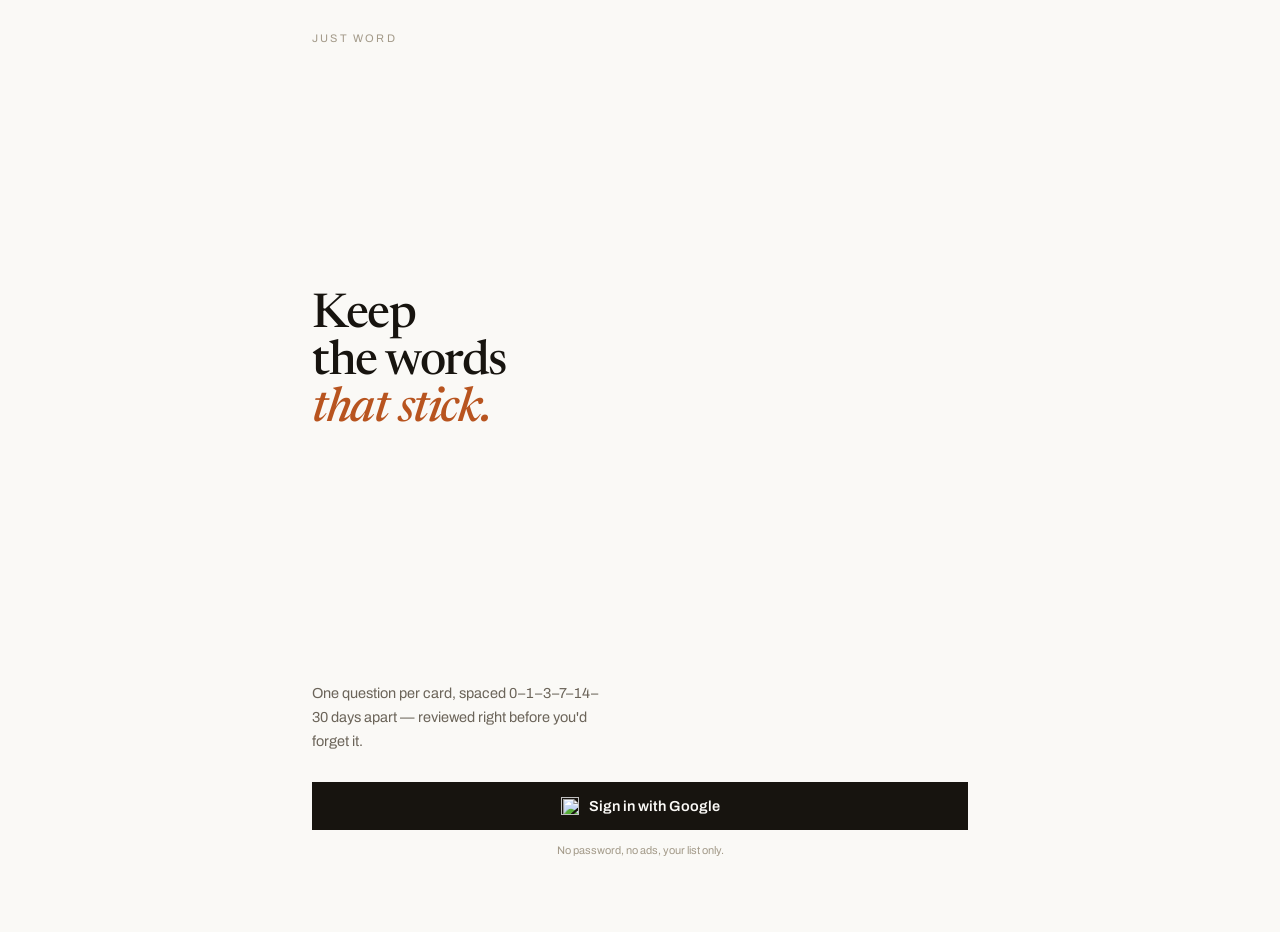
==== commit c9000eee: "Redesign UI: restructure IA into Today/Library/Session scenes Replace the Broadsheet newspaper theme" ====
--- a/index.html
+++ b/index.html
@@ -4,784 +4,750 @@
     <meta charset="UTF-8" />
     <meta
       name="viewport"
-      content="width=device-width, initial-scale=1.0"
+      content="width=device-width, initial-scale=1.0, viewport-fit=cover"
     />
     <title>Just Word</title>
     <link rel="icon" type="image/png" href="assets/app-icon.png" />
     <link rel="apple-touch-icon" href="assets/app-icon.png" />
-    <!-- Fonts -->
-    <link rel="preconnect" href="https://fonts.googleapis.com" />
-    <link rel="preconnect" href="https://fonts.gstatic.com" crossorigin />
+
+    <!-- Just Word "Quiet Focus" design system: self-contained tokens + components -->
+    <link rel="stylesheet" href="src/css/app.css?v=6.5" />
+
+    <!-- Phosphor icons, bold weight -->
     <link
-      href="https://fonts.googleapis.com/css2?family=Roboto:wght@400;500;600;700&family=Noto+Sans+TC:wght@400;500;600;700&family=JetBrains+Mono:wght@400;500&display=swap"
       rel="stylesheet"
+      href="https://unpkg.com/@phosphor-icons/web@2.1.1/src/bold/style.css"
     />
-    <!-- CSS -->
-    <link rel="stylesheet" href="src/css/style.css" />
-
-    <!-- Material Symbols -->
-    <link
-      href="https://fonts.googleapis.com/css2?family=Material+Symbols+Rounded:opsz,wght,FILL,GRAD@20..48,100..700,0..1,-50..200&display=swap"
-      rel="stylesheet"
-    />
+
     <!-- SheetJS -->
     <script src="https://cdn.sheetjs.com/xlsx-0.20.0/package/dist/xlsx.full.min.js"></script>
-    <!-- Lottie Web -->
-    <script src="https://cdnjs.cloudflare.com/ajax/libs/lottie-web/5.12.2/lottie.min.js"></script>
   </head>
-  <body class="light-mode">
-    <!-- Main Workspace -->
+  <body>
     <main class="main-workspace">
       <!-- Login View -->
       <section id="login" class="view active">
-        <div class="auth-card material-card max-w-400-center">
-          <div class="auth-icon-shell">
-            <span class="material-symbols-rounded icon-login-large"
-              >lock_person</span
-            >
-          </div>
-          <h1>Welcome</h1>
+        <div class="auth-card">
+          <div class="login-kicker">Just Word</div>
+          <h1 class="display">
+            Keep<br />
+            the words<br />
+            <em>that stick.</em>
+          </h1>
           <p class="supporting-text">
-            Please sign in to access your vocabulary.
+            One question per card, spaced 0–1–3–7–14–30 days apart — reviewed
+            right before you'd forget it.
           </p>
-          <md-filled-button
+          <button
             id="google-login-btn"
-            class="btn-full-width btn-google-signin"
+            type="button"
+            class="btn btn-primary btn-block"
           >
             <img
               src="https://www.gstatic.com/firebasejs/ui/2.0.0/images/auth/google.svg"
-              alt="Google"
+              alt=""
               class="google-icon-svg"
             />
             Sign in with Google
-          </md-filled-button>
+          </button>
+          <div class="login-footnote">No password, no ads, your list only.</div>
         </div>
       </section>
 
-      <!-- Dashboard View -->
-      <section id="dashboard" class="view">
-        <header class="top-app-bar dashboard-intro">
-          <div>
-            <h1>Today's review</h1>
-          </div>
-          <div class="dashboard-header-actions">
-            <md-text-button
+      <!-- Dashboard View ("Today" — merges old Dashboard + Review setup) -->
+      <section
+        id="dashboard"
+        class="view"
+        role="tabpanel"
+        aria-labelledby="dashboard-tab"
+      >
+        <header class="app-bar dashboard-intro">
+          <div class="wordmark">Just Word</div>
+          <span class="dashboard-header-actions">
+            <button
               id="dashboard-auth-btn"
               type="button"
-              class="dashboard-auth-button"
+              class="btn btn-icon"
               aria-label="Sign out"
-            >
-              <md-icon slot="icon">logout</md-icon>
-              Sign out
-            </md-text-button>
-            <div class="dashboard-language-menu">
-              <md-icon-button
+              title="Sign out"
+            >
+              <i class="ph-bold ph-sign-out" aria-hidden="true"></i>
+            </button>
+            <span class="dashboard-language-menu">
+              <button
                 id="dashboard-language-btn"
                 type="button"
-                class="topbar-icon-button"
-                aria-label="Learning language"
+                class="btn btn-ghost dashboard-language-trigger"
+                aria-label="Learning language: English"
                 aria-expanded="false"
               >
-                <md-icon>language</md-icon>
-              </md-icon-button>
-              <div
+                English
+              </button>
+              <span
                 class="top-language-nav"
                 role="radiogroup"
                 aria-label="Learning language"
               >
-                <md-text-button
+                <button
                   type="button"
-                  class="language-mode-option active"
+                  class="btn btn-ghost language-mode-option active"
                   data-language-mode="en"
                   aria-pressed="true"
                 >
                   English
-                </md-text-button>
-                <md-text-button
+                </button>
+                <button
                   type="button"
-                  class="language-mode-option"
+                  class="btn btn-ghost language-mode-option"
                   data-language-mode="sv"
                   aria-pressed="false"
                 >
                   Swedish
-                </md-text-button>
+                </button>
+              </span>
+            </span>
+          </span>
+        </header>
+
+        <div class="scene-switch-slot" id="dashboard-nav-slot"></div>
+
+        <div class="content-pane dashboard-pane">
+          <div class="due-hero" id="card-due-container">
+            <div>
+              <div class="card-label" id="dashboard-dateline">Due right now</div>
+              <div class="figure-xl" id="due-count">0</div>
+            </div>
+            <div class="due-stat-list">
+              <div class="due-stat-row">
+                <span>New</span>
+                <span class="figure-sm" id="dashboard-new-count">0</span>
               </div>
-            </div>
-          </div>
-        </header>
-
-        <div class="content-pane dashboard-pane">
-        <div class="metric-grid full-height dashboard">
-          <!-- Summary Stats -->
-          <div
-            class="metric-card metric-card-prominent col-12 card-height-half"
-            id="card-due-container"
+              <div class="due-stat-row">
+                <span class="accent-text">Learning</span>
+                <span class="figure-sm accent" id="dashboard-lrn-count">0</span>
+              </div>
+              <div class="due-stat-row">
+                <span>Mastered</span>
+                <span class="figure-sm" id="dashboard-mst-count">0</span>
+              </div>
+            </div>
+          </div>
+
+          <button
+            type="button"
+            class="btn btn-primary btn-block due-review-button"
+            id="start-review-action"
+            aria-label="Begin today's review"
+            title="Begin today's review"
           >
-            <div class="card-label">Today Due</div>
-            <div class="due-card-bottom-row">
-              <div class="due-stats-group">
-                <div class="due-count-line">
-                  <div class="card-value card-value-large" id="due-count">
-                    0
+            Begin today's review
+            <i class="ph-bold ph-arrow-right" aria-hidden="true"></i>
+          </button>
+
+          <!-- Customize this session (merges old Review-setup page into an inline accordion) -->
+          <div class="accordion" id="customize-session-accordion">
+            <button
+              type="button"
+              class="accordion-trigger"
+              id="customize-session-trigger"
+              aria-expanded="false"
+              aria-controls="customize-session-panel"
+            >
+              <span>Customize this session</span>
+              <i class="ph-bold ph-caret-down" aria-hidden="true"></i>
+            </button>
+            <div class="accordion-panel" id="customize-session-panel" hidden>
+              <form id="review-setup-form" class="material-form">
+                <div class="field-grid review-select-group">
+                  <label class="field">
+                    <span>Type</span>
+                    <select name="type" id="review-setup-type" class="input">
+                      <option value="word" selected>Word</option>
+                      <option value="phrase">Phrase</option>
+                    </select>
+                  </label>
+                  <label class="field">
+                    <span>Selection Scope</span>
+                    <select name="scope" id="review-scope" class="input">
+                      <option value="all" selected>All</option>
+                      <option value="starred">Starred</option>
+                    </select>
+                  </label>
+                  <label class="field">
+                    <span>Status</span>
+                    <select name="status" id="review-status" class="input">
+                      <option value="all" selected>All Status</option>
+                      <option value="new">New</option>
+                      <option value="learning">Learning</option>
+                      <option value="mastered">Mastered</option>
+                    </select>
+                  </label>
+                  <label class="field">
+                    <span>Category</span>
+                    <select name="category" id="review-category" class="input">
+                      <option value="all" selected>All Categories</option>
+                      <option value="__uncategorized">Uncategorized</option>
+                    </select>
+                  </label>
+                  <label class="field">
+                    <span>Limit</span>
+                    <select name="limit" id="review-limit" class="input">
+                      <option value="10" selected>10</option>
+                      <option value="15">15</option>
+                      <option value="20">20</option>
+                      <option value="25">25</option>
+                    </select>
+                  </label>
+                </div>
+
+                <div class="form-section checkbox-group">
+                  <label class="checkbox-wrapper">
+                    <input
+                      type="checkbox"
+                      id="review-due-only"
+                      name="dueOnly"
+                      checked
+                    />
+                    <span class="checkbox-label-text">
+                      Due Only&nbsp;—&nbsp;<span
+                        id="due-count-badge"
+                        class="text-spot"
+                        >0</span
+                      >&nbsp;cards
+                    </span>
+                  </label>
+                </div>
+
+                <section class="form-section" aria-label="Review mode">
+                  <div class="section-label">Mode</div>
+                  <div
+                    class="mode-selection"
+                    role="radiogroup"
+                    aria-label="Review mode"
+                  >
+                    <button
+                      type="button"
+                      class="tag tag-accent mode-option active"
+                      data-value="1"
+                      aria-pressed="true"
+                    >
+                      Flip Card (EN)
+                    </button>
+                    <button
+                      type="button"
+                      class="tag tag-outline mode-option"
+                      data-value="2"
+                      aria-pressed="false"
+                    >
+                      Flip Card (ZH)
+                    </button>
+                    <button
+                      type="button"
+                      class="tag tag-outline mode-option"
+                      data-value="3"
+                      aria-pressed="false"
+                    >
+                      Spelling
+                    </button>
+                    <button
+                      type="button"
+                      class="tag tag-outline mode-option"
+                      id="grade-mode-cloze"
+                      data-value="4"
+                      aria-pressed="false"
+                    >
+                      Cloze
+                    </button>
                   </div>
-                </div>
-              </div>
-
-              <md-filled-icon-button
-                type="button"
-                class="topbar-icon-button due-review-button"
-                id="start-review-action"
-                aria-label="Start review"
-                title="Start review"
-              >
-                <md-icon>play_arrow</md-icon>
-              </md-filled-icon-button>
-            </div>
-          </div>
-
-          <div
-            class="metric-card col-4 mobile-col-4 card-height-half"
-            id="card-new-container"
-          >
-            <div class="card-label">New</div>
-            <div class="flex-fill-bottom">
-              <div class="card-value" id="dashboard-new-count">0</div>
-            </div>
-          </div>
-
-          <div
-            class="metric-card col-4 mobile-col-4 card-height-half"
-            id="card-lrn-container"
-          >
-            <div class="card-label">Learning</div>
-            <div class="flex-fill-bottom">
-              <div class="card-value" id="dashboard-lrn-count">0</div>
-            </div>
-          </div>
-
-          <div
-            class="metric-card col-4 mobile-col-4 card-height-half"
-            id="card-mst-container"
-          >
-            <div class="card-label">Mastered</div>
-            <div class="flex-fill-bottom">
-              <div class="card-value" id="dashboard-mst-count">0</div>
-            </div>
-          </div>
-        </div>
+                </section>
+              </form>
+            </div>
+          </div>
         </div>
       </section>
 
-      <!-- Words View -->
-      <section id="words" class="view">
-        <aside class="supporting-sheet filter-sheet section-header-label">
+      <!-- Words View ("Library" — merges old Words + Add-card entry + Import entry + Filter) -->
+      <section
+        id="words"
+        class="view"
+        role="tabpanel"
+        aria-labelledby="words-tab"
+      >
+        <aside class="filter-sheet">
           <div class="filter-sheet-header">
             <h2>Filter words</h2>
-            <md-icon-button
+            <button
               id="words-filter-close-btn"
               type="button"
-              class="topbar-icon-button"
+              class="btn btn-icon"
               aria-label="Close filters"
             >
-              <md-icon>close</md-icon>
-            </md-icon-button>
+              <i class="ph-bold ph-x" aria-hidden="true"></i>
+            </button>
           </div>
           <div class="filter-controls-flex">
-            <md-outlined-text-field
-              id="search-input"
-              class="material-field"
-              type="search"
-              label="Search"
-            >
-              <md-icon slot="leading-icon">search</md-icon>
-            </md-outlined-text-field>
+            <label class="field">
+              <span>Search</span>
+              <input id="search-input" class="input" type="search" />
+            </label>
             <div class="filter-group-row">
-              <md-outlined-select id="filter-status" class="material-field" label="Status">
-                <md-select-option value="all" selected>
-                  <div slot="headline">All Status</div>
-                </md-select-option>
-                <md-select-option value="mastered">
-                  <div slot="headline">Mastered</div>
-                </md-select-option>
-                <md-select-option value="learning">
-                  <div slot="headline">Learning</div>
-                </md-select-option>
-                <md-select-option value="new">
-                  <div slot="headline">New</div>
-                </md-select-option>
-              </md-outlined-select>
-
-              <md-outlined-select id="filter-type" class="material-field" label="Type">
-                <md-select-option value="word" selected>
-                  <div slot="headline">Word</div>
-                </md-select-option>
-                <md-select-option value="phrase">
-                  <div slot="headline">Phrase</div>
-                </md-select-option>
-              </md-outlined-select>
-
-              <md-outlined-select id="filter-category" class="material-field" label="Category">
-                <md-select-option value="all" selected>
-                  <div slot="headline">All Categories</div>
-                </md-select-option>
-                <md-select-option value="__uncategorized">
-                  <div slot="headline">Uncategorized</div>
-                </md-select-option>
-              </md-outlined-select>
-            </div>
-            <md-chip-set class="filter-action-row" aria-label="Filter toggles">
-              <!-- Starred Toggle -->
+              <label class="field">
+                <span>Status</span>
+                <select id="filter-status" class="input">
+                  <option value="all" selected>All Status</option>
+                  <option value="mastered">Mastered</option>
+                  <option value="learning">Learning</option>
+                  <option value="new">New</option>
+                </select>
+              </label>
+              <label class="field">
+                <span>Type</span>
+                <select id="filter-type" class="input">
+                  <option value="word" selected>Word</option>
+                  <option value="phrase">Phrase</option>
+                </select>
+              </label>
+              <label class="field">
+                <span>Category</span>
+                <select id="filter-category" class="input">
+                  <option value="all" selected>All Categories</option>
+                  <option value="__uncategorized">Uncategorized</option>
+                </select>
+              </label>
+            </div>
+            <div class="filter-action-row">
               <label class="toggle-switch">
                 <span class="filter-label">Starred</span>
-                <md-switch id="filter-starred-only"></md-switch>
-              </label>
-            </md-chip-set>
+                <input
+                  type="checkbox"
+                  role="switch"
+                  id="filter-starred-only"
+                  aria-label="Show starred only"
+                />
+              </label>
+            </div>
           </div>
         </aside>
 
-        <!-- Vocabulary List Section (Full Width) -->
-        <header class="top-app-bar workspace-header words-header">
-          <div>
-            <h1>Vocabulary</h1>
-          </div>
-          <div class="topbar-actions">
-            <md-icon-button
-              id="words-add-btn"
-              type="button"
-              class="topbar-icon-button"
-              aria-label="Add word"
-            >
-              <md-icon>add</md-icon>
-            </md-icon-button>
-            <md-icon-button
-              id="words-filter-btn"
-              type="button"
-              class="topbar-icon-button"
-              aria-label="Filter words"
-              aria-expanded="false"
-            >
-              <md-icon>tune</md-icon>
-            </md-icon-button>
-          </div>
+        <header class="app-bar words-header">
+          <h1>Library</h1>
         </header>
+
+        <div class="scene-switch-slot" id="words-nav-slot"></div>
+
         <div class="words-pane">
-        <div class="vocab-section-container">
-          <div id="card-list-modern" class="material-list-surface">
-            <!-- Cards injected here -->
-          </div>
-
-          <!-- Pagination Controls -->
-          <div id="pagination-controls" class="pagination-container hidden">
-            <md-filled-tonal-icon-button
-              id="prev-page-btn"
-              aria-label="Previous page"
-            >
-              <md-icon>arrow_back</md-icon>
-            </md-filled-tonal-icon-button>
-            <span id="page-indicator" class="page-indicator-text"
-              >Page 1 of 1</span
-            >
-            <md-filled-tonal-icon-button
-              id="next-page-btn"
-              aria-label="Next page"
-            >
-              <md-icon>arrow_forward</md-icon>
-            </md-filled-tonal-icon-button>
-          </div>
-        </div>
+          <div class="vocab-section-container">
+            <div id="card-list-modern" class="list-surface">
+              <!-- Cards injected here -->
+            </div>
+
+            <div id="pagination-controls" class="pagination-container hidden">
+              <button
+                type="button"
+                id="prev-page-btn"
+                class="btn btn-ghost"
+                aria-label="Previous page"
+              >
+                <i class="ph-bold ph-arrow-left" aria-hidden="true"></i>
+              </button>
+              <span id="page-indicator" class="page-indicator-text"
+                >Page 1 of 1</span
+              >
+              <button
+                type="button"
+                id="next-page-btn"
+                class="btn btn-ghost"
+                aria-label="Next page"
+              >
+                <i class="ph-bold ph-arrow-right" aria-hidden="true"></i>
+              </button>
+            </div>
+          </div>
+        </div>
+
+        <!-- floating filter pill -->
+        <button
+          type="button"
+          id="words-filter-btn"
+          class="filter-pill"
+          aria-label="Filter words"
+          aria-expanded="false"
+        >
+          <i class="ph-bold ph-sliders-horizontal" aria-hidden="true"></i>
+          Filter
+        </button>
+
+        <!-- floating add FAB -->
+        <button
+          type="button"
+          id="words-add-btn"
+          class="add-fab"
+          aria-label="Add words"
+          aria-expanded="false"
+          aria-controls="words-add-sheet"
+        >
+          <i class="ph-bold ph-plus" aria-hidden="true"></i>
+        </button>
+
+        <!-- add / import chooser sheet -->
+        <div id="words-add-sheet" class="scrim hidden">
+          <div class="sheet">
+            <div class="sheet-handle"></div>
+            <button
+              type="button"
+              class="sheet-option"
+              id="words-add-sheet-manual"
+            >
+              <span class="sheet-option-icon"
+                ><i class="ph-bold ph-plus" aria-hidden="true"></i
+              ></span>
+              <span>
+                <span class="sheet-option-title">Add one word</span>
+                <span class="sheet-option-desc"
+                  >Type it in yourself, with an example</span
+                >
+              </span>
+            </button>
+            <button
+              type="button"
+              class="sheet-option"
+              id="words-add-sheet-import"
+            >
+              <span class="sheet-option-icon"
+                ><i class="ph-bold ph-upload-simple" aria-hidden="true"></i
+              ></span>
+              <span>
+                <span class="sheet-option-title">Import a CSV</span>
+                <span class="sheet-option-desc"
+                  >Bring in a whole list at once</span
+                >
+              </span>
+            </button>
+          </div>
         </div>
       </section>
 
-      <!-- Add Card View -->
-      <section id="add-card" class="view">
-        <header class="top-app-bar view-header-flex app-bar">
-          <md-icon-button id="btn-back-add-card" aria-label="Back">
-            <md-icon>arrow_back</md-icon>
-          </md-icon-button>
+      <!-- Add Card View (presented as a sheet over Library) -->
+      <section id="add-card" class="view sheet-view">
+        <div class="sheet-view-handle"></div>
+        <header class="app-bar">
+          <button
+            type="button"
+            id="btn-back-add-card"
+            class="btn btn-icon"
+            aria-label="Back"
+          >
+            <i class="ph-bold ph-arrow-left" aria-hidden="true"></i>
+          </button>
           <h1>Add word</h1>
           <div class="app-bar-spacer"></div>
         </header>
         <div id="add-card-container" class="content-pane form-pane">
           <form id="add-card-form" class="material-form">
             <div class="field-group">
-              <md-outlined-text-field
-                id="word_en"
-                class="material-field"
-                type="text"
-                label="Word"
-                required
-              ></md-outlined-text-field>
+              <label class="field">
+                <span>Word</span>
+                <input id="word_en" class="input" type="text" required />
+              </label>
             </div>
             <div class="field-group">
-              <md-outlined-text-field
-                id="meaning_zh"
-                class="material-field"
-                type="text"
-                label="Meaning"
-                required
-              ></md-outlined-text-field>
+              <label class="field">
+                <span>Meaning</span>
+                <input id="meaning_zh" class="input" type="text" required />
+              </label>
             </div>
             <div class="field-group">
-              <md-outlined-text-field
-                id="category"
-                class="material-field"
-                type="text"
-                label="Category"
-              ></md-outlined-text-field>
+              <label class="field">
+                <span>Category</span>
+                <input id="category" class="input" type="text" />
+              </label>
             </div>
             <div class="field-group">
-              <md-outlined-text-field
-                id="note"
-                class="material-field"
-                type="textarea"
-                label="Note"
-                rows="3"
-              ></md-outlined-text-field>
+              <label class="field">
+                <span>Note</span>
+                <textarea id="note" class="input" rows="3"></textarea>
+              </label>
             </div>
             <section class="form-section" aria-labelledby="examples-field-label">
-              <h2 id="examples-field-label">Example</h2>
+              <h2 id="examples-field-label" class="section-label">Example</h2>
               <div id="examples-container" class="flex-col-gap">
                 <!-- Dynamic inputs will be added here -->
               </div>
-              <md-text-button type="button" id="add-example-btn">
-                <md-icon slot="icon">add</md-icon>
+              <button type="button" class="btn btn-ghost" id="add-example-btn">
+                <i class="ph-bold ph-plus" aria-hidden="true"></i>
                 Add example
-              </md-text-button>
+              </button>
             </section>
-            <div class="form-section checkbox-group mb-0">
-              <div class="checkbox-wrapper">
-                <md-checkbox id="is_starred"></md-checkbox>
-                <label class="checkbox-label-text" for="is_starred">
-                  Starred
-                </label>
-              </div>
+            <div class="form-section checkbox-group">
+              <label class="checkbox-wrapper">
+                <input type="checkbox" id="is_starred" />
+                <span class="checkbox-label-text">Starred</span>
+              </label>
             </div>
           </form>
         </div>
         <div class="form-actions form-actions-fixed">
-          <md-filled-button
+          <button
             form="add-card-form"
             type="submit"
             id="save-card-btn"
-            class="btn-full-width"
+            class="btn btn-primary btn-block"
+            aria-label="Save word"
+            title="Save word"
           >
             Save word
-          </md-filled-button>
+          </button>
         </div>
       </section>
 
-      <!-- Import View -->
-      <section id="import" class="view">
-        <header class="top-app-bar view-header-flex app-bar">
+      <!-- Import View (presented as a sheet over Library) -->
+      <section
+        id="import"
+        class="view sheet-view"
+        role="tabpanel"
+        aria-labelledby="import-tab"
+      >
+        <div class="sheet-view-handle"></div>
+        <header class="app-bar">
           <h1 id="import-title">Import</h1>
           <div class="section-label import-preview-label">0 vocabulary</div>
         </header>
         <div class="content-pane import-content">
           <div id="import-file-section">
-            <!-- <div class="section-label">Select CSV File</div> -->
             <div class="field-group">
-              <md-outlined-button type="button" id="csv-file-trigger" class="file-input-dropzone">
-                <md-icon slot="icon">upload_file</md-icon>
+              <button
+                type="button"
+                id="csv-file-trigger"
+                class="btn btn-secondary btn-block"
+              >
+                <i class="ph-bold ph-file-arrow-up" aria-hidden="true"></i>
                 Choose CSV
-              </md-outlined-button>
-              <input
-                type="file"
-                id="csv-file-input"
-                accept=".csv"
-                class="file-input-dropzone"
-                hidden
-              />
-            </div>
-          </div>
-
-          <div
-            id="import-preview"
-            class="list-pane vocab-section-container hidden"
-          >
-            <div id="preview-list" class="material-list-surface">
-              <div class="vocab-list-modern import-preview-list">
+              </button>
+              <input type="file" id="csv-file-input" accept=".csv" hidden />
+            </div>
+          </div>
+
+          <div id="import-preview" class="list-pane vocab-section-container hidden">
+            <div id="preview-list" class="list-surface">
+              <ul
+                class="jw-list import-preview-list"
+                aria-label="Import preview words"
+              >
                 <!-- Preview items injected here -->
-              </div>
+              </ul>
             </div>
           </div>
         </div>
         <div id="import-actions" class="form-actions form-actions-fixed">
-          <md-filled-button
+          <button
             type="button"
             id="confirm-import-btn"
-            class="btn-full-width"
+            class="btn btn-primary btn-block"
+            aria-label="Import"
+            title="Import"
             disabled
           >
-            Import
-          </md-filled-button>
+            <i class="ph-bold ph-upload-simple" aria-hidden="true"></i>
+            <span class="action-label">Import</span>
+          </button>
         </div>
       </section>
 
-      <!-- Review Configuration View -->
-      <section id="review-setup" class="view">
-        <header class="top-app-bar view-header-flex app-bar">
-          <h1>Review</h1>
-        </header>
-        <div id="review-session-setup" class="content-pane form-pane">
-          <form id="review-setup-form" class="material-form">
-            <div class="field-grid review-select-group">
-              <div class="field-group">
-                <md-outlined-select name="type" id="review-setup-type" class="material-field" label="Type">
-                  <md-select-option value="word" selected>
-                    <div slot="headline">Word</div>
-                  </md-select-option>
-                  <md-select-option value="phrase">
-                    <div slot="headline">Phrase</div>
-                  </md-select-option>
-                </md-outlined-select>
-              </div>
-              <div class="field-group">
-                <md-outlined-select name="scope" id="review-scope" class="material-field" label="Selection Scope">
-                  <md-select-option value="all" selected>
-                    <div slot="headline">All</div>
-                  </md-select-option>
-                  <md-select-option value="starred">
-                    <div slot="headline">Starred</div>
-                  </md-select-option>
-                </md-outlined-select>
-              </div>
-              <div class="field-group">
-                <md-outlined-select name="status" id="review-status" class="material-field" label="Status">
-                  <md-select-option value="all" selected>
-                    <div slot="headline">All Status</div>
-                  </md-select-option>
-                  <md-select-option value="new">
-                    <div slot="headline">New</div>
-                  </md-select-option>
-                  <md-select-option value="learning">
-                    <div slot="headline">Learning</div>
-                  </md-select-option>
-                  <md-select-option value="mastered">
-                    <div slot="headline">Mastered</div>
-                  </md-select-option>
-                </md-outlined-select>
-              </div>
-              <div class="field-group">
-                <md-outlined-select name="category" id="review-category" class="material-field" label="Category">
-                  <md-select-option value="all" selected>
-                    <div slot="headline">All Categories</div>
-                  </md-select-option>
-                  <md-select-option value="__uncategorized">
-                    <div slot="headline">Uncategorized</div>
-                  </md-select-option>
-                </md-outlined-select>
-              </div>
-              <div class="field-group">
-                <md-outlined-select name="limit" id="review-limit" class="material-field" label="Limit">
-                  <md-select-option value="10" selected>
-                    <div slot="headline">10</div>
-                  </md-select-option>
-                  <md-select-option value="15">
-                    <div slot="headline">15</div>
-                  </md-select-option>
-                  <md-select-option value="20">
-                    <div slot="headline">20</div>
-                  </md-select-option>
-                  <md-select-option value="25">
-                    <div slot="headline">25</div>
-                  </md-select-option>
-                </md-outlined-select>
-              </div>
-            </div>
-            <div class="form-section checkbox-group mt-n05 mb-6">
-              <div class="checkbox-wrapper">
-                <md-checkbox
-                  id="review-due-only"
-                  name="dueOnly"
-                  checked
-                ></md-checkbox>
-                <label class="checkbox-label-text" for="review-due-only">
-                  Due Only&nbsp;-&nbsp;
-                  <span
-                    id="due-count-badge"
-                    class="font-bold text-accent-orange"
-                    >0</span
-                  >
-                  &nbsp;cards
-                </label>
-              </div>
-            </div>
-
-            <section class="form-section mb-0" aria-label="Review mode">
-              <md-chip-set class="mode-selection">
-                <md-filter-chip
-                  class="mode-option active"
-                  data-value="1"
-                  selected
-                  label="Flip Card (EN)"
-                ></md-filter-chip>
-                <md-filter-chip
-                  class="mode-option"
-                  data-value="2"
-                  label="Flip Card (ZH)"
-                ></md-filter-chip>
-                <md-filter-chip
-                  class="mode-option"
-                  data-value="3"
-                  label="Spelling"
-                ></md-filter-chip>
-                <md-filter-chip
-                  class="mode-option"
-                  id="grade-mode-cloze"
-                  data-value="4"
-                  label="Cloze"
-                ></md-filter-chip>
-              </md-chip-set>
-            </section>
-          </form>
-        </div>
-        <div class="form-actions form-actions-fixed">
-          <md-filled-button
-            form="review-setup-form"
-            type="submit"
-            id="start-session-submit"
-            class="btn-full-width"
-          >
-            Start Session
-          </md-filled-button>
-        </div>
-      </section>
-
+      <!-- Review Session View (immersive; also hosts the summary state in place) -->
       <section id="review-session" class="view">
-        <header class="top-app-bar view-header-flex app-bar">
-          <md-icon-button
+        <header class="app-bar review-bar">
+          <button
             type="button"
             id="exit-review-btn"
-            class="icon-button"
+            class="btn btn-icon"
             aria-label="Exit Session"
           >
-            <md-icon>arrow_back</md-icon>
-          </md-icon-button>
-          <!-- Empty center -->
+            <i class="ph-bold ph-x" aria-hidden="true"></i>
+          </button>
           <div></div>
           <div id="review-progress" class="review-progress-text">0 / 0</div>
         </header>
+        <div class="review-progress-track">
+          <div class="review-progress-fill" id="review-progress-fill"></div>
+        </div>
 
         <div id="review-content">
           <!-- Flashcard injected here -->
         </div>
 
+        <!-- Summary state: same immersive container, no page push -->
+        <div id="review-summary-content" class="hidden">
+          <div class="summary-stack">
+            <div class="summary-stack-card summary-stack-card-1"></div>
+            <div class="summary-stack-card summary-stack-card-2"></div>
+            <div class="summary-stack-card summary-stack-card-3">
+              session closed
+            </div>
+          </div>
+          <div id="summary-status-card">
+            <div class="card-label">Recalled correctly</div>
+            <div class="figure-xl" id="summary-correct">0</div>
+          </div>
+
+          <div id="summary-forgotten-container">
+            <!-- Injected: "Worth another look" list, or a congratulations message -->
+          </div>
+        </div>
+
         <div class="review-controls">
-          <div
-            id="reveal-btn-container"
-            class="form-actions form-actions-fixed"
+          <div id="reveal-btn-container" class="form-actions form-actions-fixed">
+            <button
+              type="button"
+              id="reveal-btn"
+              class="btn btn-primary btn-block btn-reveal"
+              aria-label="Show Answer"
+              title="Show Answer"
+            >
+              <span class="action-label">Show Answer</span>
+            </button>
+          </div>
+
+          <div id="self-assess-btns" class="form-actions form-actions-fixed hidden">
+            <button
+              type="button"
+              class="btn btn-secondary text-forgot btn-flex-grow-1"
+              id="btn-assess-forgot"
+            >
+              I Forgot
+            </button>
+            <button
+              type="button"
+              class="btn btn-primary btn-flex-grow-2"
+              id="btn-assess-know"
+            >
+              I Know
+            </button>
+          </div>
+
+          <div id="grading-btns" class="form-actions form-actions-fixed hidden">
+            <button
+              type="button"
+              class="btn btn-primary btn-block"
+              id="btn-next-card"
+              aria-label="Next Card"
+              title="Next Card"
+            >
+              <span class="action-label">Next Card</span>
+              <i class="ph-bold ph-arrow-right" aria-hidden="true"></i>
+            </button>
+          </div>
+        </div>
+
+        <div id="done-btn-container" class="form-actions form-actions-fixed hidden">
+          <button
+            type="button"
+            class="btn btn-primary btn-block nav-btn"
+            data-target="dashboard"
+            aria-label="Back to today"
+            title="Back to today"
           >
-            <md-filled-button
-              type="button"
-              id="reveal-btn"
-              class="btn-reveal btn-full-width"
-            >
-              <md-icon slot="icon">visibility</md-icon>
-              Show Answer
-            </md-filled-button>
-          </div>
-
-          <div
-            id="self-assess-btns"
-            class="form-actions form-actions-fixed hidden"
-          >
-            <md-filled-tonal-button
-              type="button"
-              class="text-forgot btn-flex-grow-1"
-              id="btn-assess-forgot"
-            >
-              I Forgot
-            </md-filled-tonal-button>
-            <md-filled-button
-              type="button"
-              class="btn-flex-grow-2"
-              id="btn-assess-know"
-            >
-              I Know
-            </md-filled-button>
-          </div>
-
-          <div id="grading-btns" class="form-actions form-actions-fixed hidden">
-            <md-filled-button
-              type="button"
-              class="btn-full-width"
-              id="btn-next-card"
-            >
-              Next Card
-            </md-filled-button>
-          </div>
+            Back to today
+          </button>
         </div>
       </section>
 
-      <!-- Review Summary View -->
-      <section id="review-summary" class="view">
-        <header class="top-app-bar view-header-flex app-bar app-bar-centered">
-          <h1>Summary</h1>
-        </header>
-        <div class="content-pane summary-pane">
-        <div class="metric-grid full-height summary-grid">
-          <div class="metric-card col-12 green" id="summary-status-card">
-            <div class="card-label">Result</div>
-            <div class="flex-fill-bottom">
-              <div class="card-value card-value-large" id="summary-correct">
-                0
-              </div>
-            </div>
-          </div>
-
-          <div class="material-card col-12 white" id="summary-forgotten-container">
-            <div class="card-label">Review These Words</div>
-            <div id="summary-forgotten-list" class="vocab-list-modern">
-              <!-- Items injected here -->
-            </div>
-          </div>
-
-          <!-- Spacer for visual balance if list is empty or short -->
-          <div class="summary-spacer"></div>
-        </div>
-        </div>
-
-        <div id="done-btn-container" class="form-actions form-actions-fixed">
-          <md-filled-button
-            class="nav-btn btn-full-width"
-            data-target="dashboard"
-          >
-            Done
-          </md-filled-button>
-        </div>
-      </section>
-
-      <!-- Card Preview View -->
-      <section id="card-preview" class="view">
-        <header class="top-app-bar view-header-flex app-bar">
-          <md-icon-button
-            type="button"
-            id="btn-back-card-preview"
-            class="icon-button"
-            aria-label="Back"
-          >
-            <md-icon>arrow_back</md-icon>
-          </md-icon-button>
-          <!-- No Title as requested -->
-          <div></div>
-          <!-- Empty right side -->
+      <!-- Card Preview View (presented as a panel over Library) -->
+      <section id="card-preview" class="view panel-view">
+        <header class="app-bar">
+          <div class="preview-nav-arrows">
+            <button
+              type="button"
+              id="preview-prev-btn"
+              class="btn btn-icon"
+              aria-label="Previous"
+            >
+              <i class="ph-bold ph-caret-left" aria-hidden="true"></i>
+            </button>
+            <button
+              type="button"
+              id="preview-next-btn"
+              class="btn btn-icon"
+              aria-label="Next"
+            >
+              <i class="ph-bold ph-caret-right" aria-hidden="true"></i>
+            </button>
+          </div>
           <div class="preview-top-actions">
-            <md-icon-button
+            <button
               type="button"
               id="preview-audio-btn"
-              class="icon-button preview-audio-btn"
+              class="btn btn-icon preview-audio-btn"
               disabled
               aria-label="Audio"
             >
-              <md-icon>volume_off</md-icon>
-            </md-icon-button>
-            <md-icon-button
-              type="button"
-              class="icon-button preview-star-btn"
+              <i class="ph-bold ph-speaker-simple-x" aria-hidden="true"></i>
+            </button>
+            <button
+              type="button"
+              class="btn btn-icon preview-star-btn"
               aria-label="Star"
             >
-              <md-icon>star_outline</md-icon>
-            </md-icon-button>
-            <md-icon-button
-              type="button"
-              class="icon-button preview-edit-btn"
+              <i class="ph-bold ph-star" aria-hidden="true"></i>
+            </button>
+            <button
+              type="button"
+              class="btn btn-icon preview-edit-btn"
               aria-label="Edit"
             >
-              <md-icon>edit</md-icon>
-            </md-icon-button>
-            <md-icon-button
-              type="button"
-              class="icon-button preview-delete-btn danger-icon-btn"
+              <i class="ph-bold ph-pencil-simple" aria-hidden="true"></i>
+            </button>
+            <button
+              type="button"
+              class="btn btn-icon preview-delete-btn danger-icon-btn"
               aria-label="Delete"
             >
-              <md-icon>delete</md-icon>
-            </md-icon-button>
+              <i class="ph-bold ph-trash" aria-hidden="true"></i>
+            </button>
+            <button
+              type="button"
+              id="btn-back-card-preview"
+              class="btn btn-icon"
+              aria-label="Close"
+            >
+              <i class="ph-bold ph-x" aria-hidden="true"></i>
+            </button>
           </div>
         </header>
         <div id="card-preview-container" class="content-pane detail-pane">
           <!-- Content injected here -->
         </div>
-
-        <!-- Footer Actions -->
-        <div id="card-preview-footer" class="form-actions form-actions-fixed">
-          <md-filled-tonal-icon-button
-            class="btn-icon-round"
-            id="preview-prev-btn"
-            aria-label="Previous"
-          >
-            <md-icon>chevron_left</md-icon>
-          </md-filled-tonal-icon-button>
-          <md-filled-icon-button
-            class="btn-icon-round"
-            id="preview-next-btn"
-            aria-label="Next"
-          >
-            <md-icon>chevron_right</md-icon>
-          </md-filled-icon-button>
-        </div>
       </section>
 
-      <!-- Shared Bottom Navigation -->
-      <md-tabs id="bottom-nav-container" class="bottom-navigation hidden">
-        <md-primary-tab
+      <!-- Shared top navigation (Today / Library segmented switch) -->
+      <nav
+        id="bottom-nav-container"
+        class="top-navigation hidden"
+        aria-label="Primary navigation"
+      >
+        <button
           type="button"
+          id="dashboard-tab"
           class="nav-item active"
-          active
           data-target="dashboard"
-          aria-label="Dashboard"
+          aria-label="Today"
+          aria-controls="dashboard"
         >
-          <md-icon slot="icon" class="nav-icon">dashboard</md-icon>
-          <span class="nav-label">Dashboard</span>
-        </md-primary-tab>
-        <md-primary-tab
+          Today
+        </button>
+        <button
           type="button"
+          id="words-tab"
           class="nav-item"
           data-target="words"
-          aria-label="Words"
+          aria-label="Library"
+          aria-controls="words"
         >
-          <md-icon slot="icon" class="nav-icon">format_list_bulleted</md-icon>
-          <span class="nav-label">Vocabulary</span>
-        </md-primary-tab>
-        <md-primary-tab
-          type="button"
-          class="nav-item"
-          data-target="review-setup"
-          aria-label="Review"
-        >
-          <md-icon slot="icon" class="nav-icon">school</md-icon>
-          <span class="nav-label">Review</span>
-        </md-primary-tab>
-        <md-primary-tab
-          type="button"
-          class="nav-item"
-          data-target="import"
-          aria-label="Import"
-        >
-          <md-icon slot="icon" class="nav-icon">upload</md-icon>
-          <span class="nav-label">Import</span>
-        </md-primary-tab>
-      </md-tabs>
+          Library
+        </button>
+      </nav>
     </main>
 
-    <!-- Material Web Components (ESM CDN) -->
-    <script type="importmap">
-      {
-        "imports": {
-          "@material/web/": "https://esm.run/@material/web/"
-        }
-      }
-    </script>
-    <script type="module">
-      import '@material/web/all.js';
-      import { styles as typescaleStyles } from '@material/web/typography/md-typescale-styles.js';
-
-      document.adoptedStyleSheets.push(typescaleStyles.styleSheet);
-    </script>
-
-    <!-- Scripts (Type Module) -->
-    <script type="module" src="js/app.js?v=4.2"></script>
-
-    <!-- Material Dialog -->
-    <md-dialog id="modal-dialog"></md-dialog>
+    <script type="module" src="js/app.js?v=6.0"></script>
+
+    <dialog id="modal-dialog" class="dialog"></dialog>
   </body>
 </html>
--- a/src/css/app.css
+++ b/src/css/app.css
@@ -0,0 +1,1461 @@
+/* ============================================================
+   Just Word — "Quiet Focus" design system (v2: restructured IA)
+   Near-monochrome paper + ink, one accent (burnt sienna).
+   Newsreader (serif, words/figures) + Archivo (sans, UI).
+   Self-contained: every token lives here, nothing external.
+   ============================================================ */
+
+@import url('https://fonts.googleapis.com/css2?family=Newsreader:ital,opsz,wght@0,6..72,400..600;1,6..72,400..600&family=Archivo:wght@400;500;600;700&display=swap');
+
+:root {
+  --font-serif: 'Newsreader', Georgia, 'Times New Roman', serif;
+  --font-ui: 'Archivo', system-ui, -apple-system, 'Segoe UI', sans-serif;
+
+  --bg: #faf9f6;
+  --surface: #ffffff;
+  --ink: #17140f;
+  --ink-soft: #6b6459;
+  --ink-faint: #a39a89;
+  --border: #e8e4db;
+  --border-strong: #d9d2c1;
+  --accent: #b8541f;
+  --accent-600: #8f3f16;
+  --accent-soft: #f1e2d8;
+
+  --success: #3f6b4a;
+  --success-soft: #e2ede4;
+
+  --shell-width: 720px;
+  --nav-h: 56px;
+}
+
+/* ---------- reset + base ---------- */
+
+*,
+*::before,
+*::after {
+  box-sizing: border-box;
+}
+
+body {
+  background: var(--bg);
+  color: var(--ink);
+  font-family: var(--font-ui);
+  margin: 0;
+  -webkit-font-smoothing: antialiased;
+}
+
+h1,
+h2 {
+  font-family: var(--font-serif);
+  margin: 0;
+}
+
+button {
+  font-family: inherit;
+}
+
+.main-workspace {
+  margin: 0 auto;
+  max-width: var(--shell-width);
+  min-height: 100dvh;
+  position: relative;
+}
+
+.view {
+  display: none;
+  flex-direction: column;
+  min-height: 100dvh;
+  padding-bottom: 32px;
+}
+
+.view.active {
+  display: flex;
+}
+
+.hidden {
+  display: none !important;
+}
+
+/* ---------- top navigation: Today / Library segmented switch ----------
+   Lives in normal document flow (moved into each scene's own header slot
+   by showView()) rather than position:fixed — fixed-and-centered used to
+   float on top of the sign-out / language controls at narrow widths. */
+
+.scene-switch-slot {
+  padding: 14px 24px 0;
+}
+
+.top-navigation {
+  background: var(--surface);
+  border: 1px solid var(--border);
+  border-radius: 999px;
+  display: inline-flex;
+  gap: 2px;
+  padding: 3px;
+  width: fit-content;
+}
+
+.top-navigation .nav-item {
+  background: none;
+  border: 0;
+  border-radius: 999px;
+  color: var(--ink-soft);
+  cursor: pointer;
+  font-size: 12.5px;
+  font-weight: 600;
+  padding: 8px 18px;
+  transition: background-color 0.12s ease, color 0.12s ease;
+}
+
+.top-navigation .nav-item.active {
+  background: var(--ink);
+  color: var(--bg);
+}
+
+.top-navigation .nav-item:focus-visible,
+.btn:focus-visible,
+input:focus-visible,
+select:focus-visible,
+textarea:focus-visible,
+.mode-option:focus-visible,
+.accordion-trigger:focus-visible {
+  outline: 2px solid var(--accent);
+  outline-offset: 2px;
+}
+
+/* ---------- app bar ---------- */
+
+.app-bar {
+  align-items: center;
+  box-sizing: border-box;
+  display: flex;
+  gap: 12px;
+  justify-content: space-between;
+  min-height: 78px;
+  padding: 22px 24px 12px;
+}
+
+.app-bar h1 {
+  font-size: 1.6rem;
+  font-weight: 500;
+}
+
+.app-bar-spacer {
+  flex: 1;
+}
+
+.review-bar {
+  align-items: center;
+}
+
+.topbar-actions,
+.preview-top-actions,
+.dashboard-header-actions {
+  align-items: center;
+  display: flex;
+  gap: 6px;
+}
+
+.wordmark {
+  font-family: var(--font-serif);
+  font-size: 1.6rem;
+  font-weight: 500;
+}
+
+/* ---------- content panes ---------- */
+
+.content-pane,
+.words-pane {
+  display: flex;
+  flex: 1;
+  flex-direction: column;
+  gap: 22px;
+  padding: 22px 24px 24px;
+}
+
+.section-label {
+  color: var(--ink-soft);
+  font-size: 10.5px;
+  font-weight: 700;
+  letter-spacing: 0.12em;
+  margin: 0 0 8px;
+  text-transform: uppercase;
+}
+
+.section-label-spot {
+  color: var(--accent);
+}
+
+.text-spot {
+  color: var(--accent);
+  font-weight: 700;
+}
+
+.supporting-text {
+  color: var(--ink-soft);
+  font-size: 14.5px;
+  line-height: 1.65;
+  margin: 0 0 28px;
+  max-width: 300px;
+}
+
+/* ---------- buttons ---------- */
+
+.btn {
+  align-items: center;
+  border: 1px solid transparent;
+  cursor: pointer;
+  display: inline-flex;
+  font-family: var(--font-ui);
+  font-size: 14.5px;
+  font-weight: 600;
+  gap: 10px;
+  justify-content: center;
+  line-height: 1;
+  padding: 14px 22px;
+  transition: background-color 0.12s ease, color 0.12s ease, border-color 0.12s ease, opacity 0.12s ease;
+}
+
+.btn i {
+  font-size: 1.05em;
+}
+
+.btn-primary {
+  background: var(--ink);
+  color: var(--bg);
+}
+
+.btn-primary:hover {
+  background: #2a241b;
+}
+
+.btn-secondary {
+  background: var(--surface);
+  border-color: var(--border-strong);
+  color: var(--ink);
+}
+
+.btn-secondary:hover {
+  background: var(--bg);
+}
+
+.btn-ghost {
+  background: transparent;
+  color: var(--ink-soft);
+}
+
+.btn-ghost:hover {
+  color: var(--ink);
+}
+
+.btn-icon {
+  background: transparent;
+  border-radius: 50%;
+  color: var(--ink);
+  height: 36px;
+  padding: 0;
+  width: 36px;
+}
+
+.btn-icon:hover {
+  background: var(--bg-soft, var(--border));
+}
+
+.btn-block {
+  display: flex;
+  width: 100%;
+}
+
+.btn:disabled,
+.btn.is-disabled {
+  cursor: not-allowed;
+  opacity: 0.4;
+}
+
+.danger-icon-btn i {
+  color: var(--accent);
+}
+
+.btn-star.starred i {
+  color: var(--accent);
+}
+
+.btn-flex-grow-1 {
+  flex: 1;
+  justify-content: center;
+}
+
+.btn-flex-grow-2 {
+  flex: 2;
+  justify-content: center;
+}
+
+.text-forgot {
+  color: var(--ink-soft);
+}
+
+/* ---------- login ---------- */
+
+.auth-card {
+  display: flex;
+  flex-direction: column;
+  min-height: 100dvh;
+  padding: 32px 32px 44px;
+}
+
+.login-kicker {
+  font-size: 11px;
+  letter-spacing: 0.2em;
+  color: var(--ink-faint);
+  text-transform: uppercase;
+}
+
+.display {
+  flex: 1;
+  display: flex;
+  flex-direction: column;
+  justify-content: center;
+  font-size: 3rem;
+  font-weight: 500;
+  line-height: 0.98;
+  letter-spacing: -0.03em;
+  margin: 0;
+}
+
+.display em {
+  color: var(--accent);
+  font-style: italic;
+}
+
+.google-icon-svg {
+  height: 18px;
+  width: 18px;
+}
+
+.login-footnote {
+  color: var(--ink-faint);
+  font-size: 11px;
+  margin-top: 14px;
+  text-align: center;
+}
+
+/* ---------- dashboard hero ---------- */
+
+
+.card-label {
+  color: var(--ink-soft);
+  font-size: 10.5px;
+  font-weight: 700;
+  letter-spacing: 0.12em;
+  margin-bottom: 4px;
+  text-transform: uppercase;
+}
+
+.due-hero {
+  align-items: end;
+  display: grid;
+  gap: 18px;
+  grid-template-columns: 1.3fr 1fr;
+}
+
+.figure-xl {
+  font-family: var(--font-serif);
+  font-size: 5.6rem;
+  font-weight: 500;
+  letter-spacing: -0.03em;
+  /* Newsreader's cap-height overshoots a sub-1 line-height at this size —
+     without headroom the glyph rides up into the label above it. */
+  line-height: 1;
+  margin-top: 6px;
+}
+
+.figure-sm {
+  font-family: var(--font-serif);
+  font-size: 1.2rem;
+}
+
+.figure-sm.accent {
+  color: var(--accent);
+}
+
+.accent-text {
+  color: var(--accent);
+}
+
+.due-stat-list {
+  display: flex;
+  flex-direction: column;
+  gap: 10px;
+  padding-bottom: 6px;
+}
+
+.due-stat-row {
+  align-items: center;
+  border-bottom: 1px solid var(--border);
+  color: var(--ink-soft);
+  display: flex;
+  font-size: 12px;
+  justify-content: space-between;
+  padding-bottom: 10px;
+}
+
+.due-stat-row:last-child {
+  border-bottom: 0;
+  padding-bottom: 0;
+}
+
+.due-review-button {
+  border-radius: 3px;
+}
+
+/* ---------- accordion (Customize this session) ---------- */
+
+.accordion {
+  border: 1px solid var(--border);
+}
+
+.accordion-trigger {
+  align-items: center;
+  background: transparent;
+  border: 0;
+  border-bottom: 1px solid transparent;
+  cursor: pointer;
+  display: flex;
+  font-size: 13px;
+  font-weight: 600;
+  justify-content: space-between;
+  padding: 15px 18px;
+  width: 100%;
+}
+
+.accordion-trigger i {
+  color: var(--ink-soft);
+  transition: transform 0.15s ease;
+}
+
+.accordion-trigger[aria-expanded='true'] {
+  border-bottom-color: var(--border);
+}
+
+.accordion-trigger[aria-expanded='true'] i {
+  transform: rotate(180deg);
+}
+
+.accordion-panel {
+  padding: 18px;
+}
+
+/* ---------- forms ---------- */
+
+.material-form,
+.filter-controls-flex,
+.flex-col-gap,
+.field-grid {
+  display: flex;
+  flex-direction: column;
+  gap: 16px;
+}
+
+.field {
+  display: flex;
+  flex-direction: column;
+  gap: 6px;
+}
+
+.field > span:first-child {
+  color: var(--ink-soft);
+  font-size: 10.5px;
+  font-weight: 700;
+  letter-spacing: 0.08em;
+  text-transform: uppercase;
+}
+
+.field-group {
+  display: flex;
+  flex-direction: column;
+}
+
+.form-section {
+  display: flex;
+  flex-direction: column;
+  gap: 10px;
+}
+
+.input,
+input[type='text'],
+input[type='search'],
+textarea,
+select {
+  background: var(--surface);
+  border: 0;
+  border-bottom: 1px solid var(--border-strong);
+  border-radius: 0;
+  color: var(--ink);
+  font-family: var(--font-ui);
+  font-size: 15px;
+  padding: 10px 2px;
+  transition: border-color 0.12s ease;
+  width: 100%;
+}
+
+.input::placeholder,
+textarea::placeholder {
+  color: var(--ink-faint);
+}
+
+.input:focus,
+textarea:focus,
+select:focus {
+  border-color: var(--ink);
+  outline: none;
+}
+
+select.input {
+  appearance: none;
+  background-image: url("data:image/svg+xml,%3Csvg xmlns='http://www.w3.org/2000/svg' width='12' height='8' viewBox='0 0 12 8'%3E%3Cpath d='M1 1l5 5 5-5' stroke='%236b6459' stroke-width='1.6' fill='none' stroke-linecap='round' stroke-linejoin='round'/%3E%3C/svg%3E");
+  background-position: right 2px center;
+  background-repeat: no-repeat;
+  padding-right: 20px;
+}
+
+textarea {
+  border: 1px solid var(--border-strong);
+  padding: 10px 12px;
+  resize: vertical;
+}
+
+.filter-group-row {
+  display: grid;
+  gap: 14px;
+  grid-template-columns: repeat(auto-fit, minmax(120px, 1fr));
+}
+
+.filter-action-row {
+  align-items: center;
+  display: flex;
+}
+
+.filter-label {
+  font-weight: 600;
+}
+
+.checkbox-wrapper,
+.toggle-switch {
+  align-items: center;
+  cursor: pointer;
+  display: flex;
+  font-size: 14px;
+  gap: 10px;
+}
+
+.checkbox-wrapper input[type='checkbox']:not([role='switch']) {
+  accent-color: var(--ink);
+  height: 18px;
+  width: 18px;
+}
+
+.toggle-switch input[type='checkbox'][role='switch'] {
+  appearance: none;
+  background: var(--border-strong);
+  border-radius: 999px;
+  cursor: pointer;
+  flex-shrink: 0;
+  height: 22px;
+  position: relative;
+  transition: background-color 0.15s ease;
+  width: 38px;
+}
+
+.toggle-switch input[type='checkbox'][role='switch']::before {
+  background: var(--surface);
+  border-radius: 50%;
+  content: '';
+  height: 16px;
+  left: 3px;
+  position: absolute;
+  top: 3px;
+  transition: transform 0.15s ease;
+  width: 16px;
+}
+
+.toggle-switch input[type='checkbox'][role='switch']:checked {
+  background: var(--ink);
+}
+
+.toggle-switch input[type='checkbox'][role='switch']:checked::before {
+  transform: translateX(16px);
+}
+
+.checkbox-group {
+  align-items: center;
+}
+
+.checkbox-label-text {
+  font-size: 13.5px;
+}
+
+.example-field {
+  align-items: flex-end;
+  display: flex;
+  flex: 1;
+  gap: 8px;
+}
+
+.example-field .field {
+  flex: 1;
+}
+
+.review-select-group {
+  display: grid;
+  gap: 16px;
+  grid-template-columns: repeat(auto-fit, minmax(120px, 1fr));
+}
+
+.mode-selection {
+  display: grid;
+  gap: 8px;
+  grid-template-columns: 1fr 1fr;
+}
+
+.mode-option {
+  cursor: pointer;
+  font-size: 12.5px;
+  justify-content: center;
+  padding: 9px 10px;
+}
+
+.tag {
+  border-radius: 3px;
+  display: inline-flex;
+  font-weight: 600;
+}
+
+.tag-accent {
+  background: var(--ink);
+  border-color: var(--ink);
+  color: var(--bg);
+}
+
+.tag-outline {
+  background: var(--surface);
+  border: 1px solid var(--border-strong);
+  color: var(--ink-soft);
+}
+
+.tag-outline:hover {
+  border-color: var(--ink);
+  color: var(--ink);
+}
+
+/* ---------- language switcher popover ---------- */
+
+.dashboard-language-menu {
+  position: relative;
+}
+
+.dashboard-language-trigger {
+  color: var(--ink-soft);
+  font-size: 12px;
+  padding: 8px 10px;
+}
+
+.top-language-nav {
+  background: var(--surface);
+  border: 1px solid var(--border);
+  box-shadow: 0 12px 28px -10px rgba(23, 20, 15, 0.28);
+  display: none;
+  flex-direction: column;
+  gap: 2px;
+  min-width: 150px;
+  padding: 6px;
+  position: absolute;
+  right: 0;
+  top: calc(100% + 8px);
+  z-index: 50;
+}
+
+.dashboard-language-menu.is-open .top-language-nav {
+  display: flex;
+}
+
+.language-mode-option {
+  color: var(--ink);
+  font-size: 13px;
+  font-weight: 500;
+  justify-content: flex-start;
+  padding: 9px 10px;
+}
+
+.language-mode-option:hover {
+  background: var(--bg);
+}
+
+.language-mode-option.active {
+  color: var(--accent);
+  font-weight: 700;
+}
+
+/* ---------- library: search + list ---------- */
+
+.words-header h1 {
+  font-size: 1.6rem;
+  font-weight: 500;
+}
+
+.vocab-section-container {
+  /* clears the floating filter pill + add FAB so the last row's
+     actions are never covered when scrolled to the bottom */
+  padding-bottom: 140px;
+}
+
+/* This redesign is list-based at every width — the legacy desktop
+   <table> markup that ships alongside it stays unrendered. */
+.table-responsive {
+  display: none;
+}
+
+.jw-list,
+.list-surface {
+  display: flex;
+  flex-direction: column;
+  list-style: none;
+  margin: 0;
+  padding: 0;
+}
+
+.vocab-list-item,
+.jw-list > li {
+  align-items: stretch;
+  border-bottom: 1px solid var(--border);
+  display: flex;
+  gap: 14px;
+  padding: 15px 0 15px 10px;
+  position: relative;
+}
+
+.vocab-list-item::before {
+  background: var(--border);
+  bottom: 15px;
+  content: '';
+  left: 0;
+  position: absolute;
+  top: 15px;
+  width: 2px;
+}
+
+.vocab-list-item:has(.level-learning)::before {
+  background: var(--accent);
+}
+
+.vocab-list-item:has(.level-new)::before {
+  background: var(--border);
+}
+
+.vocab-list-item:has(.level-mastered)::before {
+  background: var(--ink);
+}
+
+.vocab-list-item {
+  align-items: center;
+  justify-content: space-between;
+}
+
+.vocab-list-item-main {
+  display: flex;
+  flex: 1;
+  flex-direction: column;
+  gap: 2px;
+  min-width: 0;
+}
+
+.vocab-list-item-meta {
+  align-items: center;
+  display: flex;
+  flex-shrink: 0;
+  gap: 2px;
+}
+
+.vocab-card-word {
+  font-family: var(--font-serif);
+  font-size: 1.1rem;
+}
+
+.vocab-card-meaning {
+  color: var(--ink-soft);
+  font-size: 12px;
+  overflow: hidden;
+  text-overflow: ellipsis;
+  white-space: nowrap;
+}
+
+.vocab-card-actions {
+  display: flex;
+  gap: 2px;
+}
+
+.level-indicator {
+  display: none;
+}
+
+.category-pill {
+  color: var(--ink-faint);
+  font-size: 11px;
+  font-weight: 700;
+  letter-spacing: 0.06em;
+  text-transform: uppercase;
+}
+
+.empty-state {
+  color: var(--ink-faint);
+  padding: 64px 0;
+  text-align: center;
+}
+
+.pagination-container {
+  align-items: center;
+  display: flex;
+  justify-content: space-between;
+  padding: 8px 0;
+}
+
+.page-indicator-text {
+  color: var(--ink-soft);
+  font-size: 13px;
+  font-weight: 600;
+}
+
+/* ---------- library: floating filter pill + add FAB ---------- */
+
+.filter-pill {
+  align-items: center;
+  background: var(--surface);
+  border: 1px solid var(--ink);
+  bottom: 26px;
+  color: var(--ink);
+  cursor: pointer;
+  display: flex;
+  font-size: 12px;
+  font-weight: 600;
+  gap: 8px;
+  left: 24px;
+  padding: 11px 16px;
+  position: fixed;
+  z-index: 30;
+}
+
+.add-fab {
+  align-items: center;
+  background: var(--ink);
+  border: 0;
+  border-radius: 50%;
+  bottom: 24px;
+  box-shadow: 0 10px 24px -8px rgba(23, 20, 15, 0.4);
+  color: var(--bg);
+  cursor: pointer;
+  display: flex;
+  height: 54px;
+  justify-content: center;
+  position: fixed;
+  right: 24px;
+  width: 54px;
+  z-index: 30;
+}
+
+.add-fab i {
+  font-size: 20px;
+}
+
+/* ---------- scrim + bottom sheet (add/import chooser) ---------- */
+
+.scrim {
+  background: rgba(23, 20, 15, 0.32);
+  inset: 0;
+  position: fixed;
+  z-index: 70;
+}
+
+.sheet {
+  background: var(--surface);
+  border-top: 1px solid var(--border);
+  bottom: 0;
+  left: 0;
+  padding: 14px 24px 36px;
+  position: absolute;
+  right: 0;
+}
+
+.sheet-handle {
+  background: var(--border-strong);
+  border-radius: 2px;
+  height: 4px;
+  margin: 0 auto 18px;
+  width: 36px;
+}
+
+.sheet-option {
+  align-items: center;
+  background: none;
+  border: 0;
+  border-bottom: 1px solid var(--border);
+  cursor: pointer;
+  display: flex;
+  gap: 16px;
+  padding: 16px 2px;
+  text-align: left;
+  width: 100%;
+}
+
+.sheet-option:last-child {
+  border-bottom: 0;
+}
+
+.sheet-option-icon {
+  align-items: center;
+  border: 1px solid var(--ink);
+  border-radius: 50%;
+  color: var(--ink);
+  display: flex;
+  flex-shrink: 0;
+  height: 40px;
+  justify-content: center;
+  width: 40px;
+}
+
+.sheet-option-title {
+  display: block;
+  font-family: var(--font-serif);
+  font-size: 16px;
+}
+
+.sheet-option-desc {
+  color: var(--ink-soft);
+  display: block;
+  font-size: 12px;
+  margin-top: 2px;
+}
+
+/* ---------- filter sheet (existing side/bottom drawer) ---------- */
+
+.filter-sheet {
+  background: var(--surface);
+  border-radius: 12px 12px 0 0;
+  bottom: 0;
+  box-shadow: 0 -12px 32px -12px rgba(23, 20, 15, 0.3);
+  display: flex;
+  flex-direction: column;
+  gap: 18px;
+  left: 0;
+  max-height: 80dvh;
+  overflow-y: auto;
+  padding: 16px 24px 28px;
+  position: fixed;
+  right: 0;
+  transform: translateY(110%);
+  transition: transform 0.22s ease;
+  z-index: 60;
+}
+
+.filter-sheet::before {
+  background: var(--border-strong);
+  border-radius: 2px;
+  content: '';
+  height: 4px;
+  margin: 0 auto 4px;
+  width: 36px;
+}
+
+#words.filters-open .filter-sheet {
+  transform: translateY(0);
+}
+
+.filter-sheet-header {
+  align-items: center;
+  display: flex;
+  justify-content: space-between;
+}
+
+.filter-sheet-header h2 {
+  font-size: 1.25rem;
+  font-weight: 500;
+}
+
+/* ---------- sheet-styled full-page views (Add word, Import) ---------- */
+
+.sheet-view {
+  background: var(--surface);
+}
+
+.sheet-view-handle {
+  background: var(--border-strong);
+  border-radius: 2px;
+  flex-shrink: 0;
+  height: 4px;
+  margin: 12px auto 0;
+  width: 36px;
+}
+
+.sheet-view .app-bar {
+  padding-top: 12px;
+}
+
+.form-pane,
+.import-content {
+  padding-bottom: 96px;
+}
+
+/* ---------- fixed action bar ---------- */
+
+.form-actions {
+  display: flex;
+  gap: 10px;
+}
+
+.form-actions-fixed {
+  background: linear-gradient(to top, var(--bg) 65%, transparent);
+  bottom: 0;
+  left: 0;
+  padding: 26px 24px 20px;
+  position: fixed;
+  right: 0;
+  z-index: 30;
+}
+
+.main-workspace .form-actions-fixed {
+  margin: 0 auto;
+  max-width: var(--shell-width);
+}
+
+/* ---------- panel-styled Card preview ---------- */
+
+.panel-view {
+  background: var(--surface);
+}
+
+.preview-nav-arrows {
+  display: flex;
+  gap: 4px;
+}
+
+.detail-pane {
+  padding-bottom: 60px;
+}
+
+.preview-page {
+  display: flex;
+  flex-direction: column;
+  gap: 28px;
+}
+
+.preview-hero {
+  text-align: center;
+}
+
+.preview-title {
+  font-family: var(--font-serif);
+  font-size: 2.4rem;
+  font-weight: 500;
+  letter-spacing: -0.02em;
+}
+
+.preview-meaning {
+  color: var(--ink-soft);
+  font-size: 1.05rem;
+  margin-top: 6px;
+}
+
+.preview-status-chip.level-indicator {
+  color: var(--ink-soft);
+  display: inline-block;
+  font-size: 10.5px;
+  font-weight: 700;
+  letter-spacing: 0.1em;
+  margin-top: 14px;
+  text-transform: uppercase;
+}
+
+.preview-status-chip.level-learning {
+  color: var(--accent);
+}
+
+.preview-section {
+  display: flex;
+  flex-direction: column;
+}
+
+.preview-section-label {
+  color: var(--ink-soft);
+  font-size: 10.5px;
+  font-weight: 700;
+  letter-spacing: 0.12em;
+  margin-bottom: 10px;
+  text-transform: uppercase;
+}
+
+.preview-content-list {
+  gap: 0;
+}
+
+.preview-content-list-item {
+  border-bottom: 1px solid var(--border);
+  padding: 12px 0;
+}
+
+.preview-list-body {
+  color: var(--ink-soft);
+  font-family: var(--font-serif);
+  font-size: 1rem;
+  line-height: 1.6;
+}
+
+/* ---------- review session (dark, immersive) ---------- */
+
+#review-session {
+  --bg: #17140f;
+  --surface: #201b13;
+  --ink: #faf9f6;
+  --ink-soft: #b6ada0;
+  --ink-faint: #786e60;
+  --border: #332e26;
+  --border-strong: #443d31;
+  --accent: #e08f5c;
+  background: var(--bg);
+  color: var(--ink);
+}
+
+.review-progress-track {
+  background: var(--border);
+  height: 1px;
+  margin: 18px 24px 0;
+  position: relative;
+}
+
+.review-progress-fill {
+  background: var(--accent);
+  height: 1px;
+  left: 0;
+  position: absolute;
+  top: 0;
+  transition: width 0.2s ease;
+  width: 0%;
+}
+
+.review-progress-text {
+  color: var(--ink-faint);
+  font-size: 10.5px;
+  letter-spacing: 0.1em;
+}
+
+#review-content {
+  align-items: center;
+  display: flex;
+  flex: 1;
+  flex-direction: column;
+  justify-content: center;
+  padding: 24px 30px;
+}
+
+.flashcard {
+  align-items: center;
+  display: flex;
+  flex-direction: column;
+  gap: 26px;
+  text-align: center;
+  width: 100%;
+}
+
+.review-question,
+.content {
+  font-family: var(--font-serif);
+  font-size: 2.6rem;
+  font-weight: 500;
+  letter-spacing: -0.02em;
+  line-height: 1;
+}
+
+.cloze-content {
+  font-size: 1.3rem;
+  letter-spacing: 0;
+  line-height: 1.6;
+}
+
+.sub-content,
+.review-prompt {
+  color: var(--ink-soft);
+  font-size: 15px;
+}
+
+.review-answer-slot {
+  display: flex;
+  justify-content: center;
+}
+
+.review-example {
+  color: var(--ink-soft);
+  font-size: 14px;
+  line-height: 1.65;
+  max-width: 280px;
+}
+
+.review-example mark,
+.cloze-highlight {
+  background: none;
+  border-bottom: 1px solid var(--accent);
+  color: var(--ink);
+  font-style: normal;
+  font-weight: 600;
+}
+
+.hint {
+  color: var(--ink-faint);
+  font-size: 10.5px;
+  letter-spacing: 0.14em;
+  text-transform: uppercase;
+}
+
+.feedback-msg {
+  font-size: 14px;
+  min-height: 1.4em;
+}
+
+.feedback-msg.correct {
+  color: var(--success);
+}
+
+.feedback-msg.wrong {
+  color: var(--accent);
+}
+
+.review-answer-field,
+.cloze-input {
+  background: transparent;
+  border: 0;
+  border-bottom: 1px solid var(--border-strong);
+  color: var(--ink);
+  font-family: var(--font-serif);
+  font-size: inherit;
+  padding: 6px 4px;
+  text-align: center;
+}
+
+.review-answer-field {
+  max-width: 300px;
+}
+
+.cloze-input {
+  min-width: 6ch;
+  width: 8ch;
+}
+
+.review-answer-field.revealed,
+.cloze-input.revealed,
+.input.correct {
+  border-bottom-color: var(--success);
+  color: var(--success);
+}
+
+.cloze-input.error,
+.input.error {
+  border-bottom-color: var(--accent);
+  color: var(--accent);
+}
+
+.input.shake {
+  animation: jw-shake 0.4s ease;
+}
+
+@keyframes jw-shake {
+  20%,
+  60% {
+    transform: translateX(-6px);
+  }
+  40%,
+  80% {
+    transform: translateX(6px);
+  }
+}
+
+.btn-reveal {
+  background: var(--ink);
+  color: var(--bg);
+}
+
+#review-session .btn-secondary {
+  background: transparent;
+  border-color: var(--border-strong);
+  color: var(--ink-soft);
+}
+
+/* ---------- review summary (same container, no page push) ---------- */
+
+#review-summary-content {
+  align-items: center;
+  display: flex;
+  flex: 1;
+  flex-direction: column;
+  gap: 34px;
+  overflow: hidden;
+  padding: 30px 24px 100px;
+}
+
+.summary-stack {
+  height: 70px;
+  margin-top: 8px;
+  position: relative;
+  width: 220px;
+}
+
+.summary-stack-card {
+  border: 1px solid var(--border);
+  inset: 0;
+  position: absolute;
+}
+
+.summary-stack-card-1 {
+  background: #1d1912;
+  top: 16px;
+  transform: rotate(-4deg);
+}
+
+.summary-stack-card-2 {
+  background: #211c14;
+  top: 8px;
+  transform: rotate(3deg);
+}
+
+.summary-stack-card-3 {
+  align-items: center;
+  border-color: var(--ink-faint);
+  color: var(--ink-soft);
+  display: flex;
+  font-family: var(--font-serif);
+  font-size: 14px;
+  justify-content: center;
+}
+
+#summary-status-card {
+  text-align: center;
+}
+
+#summary-status-card .figure-xl {
+  font-size: 4.5rem;
+}
+
+#summary-forgotten-container {
+  text-align: center;
+  width: 100%;
+}
+
+.summary-forgotten-text {
+  color: var(--ink);
+  font-family: var(--font-serif);
+  font-size: 1.1rem;
+  line-height: 1.7;
+}
+
+.summary-message h2 {
+  font-size: 1.4rem;
+  font-weight: 500;
+}
+
+/* ---------- dialog ---------- */
+
+.dialog {
+  background: var(--surface);
+  border: 0;
+  box-shadow: 0 24px 56px -18px rgba(23, 20, 15, 0.35);
+  color: var(--ink);
+  padding: 24px;
+  width: min(400px, calc(100vw - 40px));
+}
+
+.dialog::backdrop {
+  background: rgba(23, 20, 15, 0.5);
+}
+
+.modal-header {
+  align-items: center;
+  display: flex;
+  font-family: var(--font-serif);
+  font-size: 1.3rem;
+  font-weight: 500;
+  justify-content: space-between;
+  margin-bottom: 14px;
+}
+
+.modal-body {
+  font-size: 14.5px;
+  line-height: 1.55;
+}
+
+.modal-footer {
+  display: flex;
+  gap: 10px;
+  justify-content: flex-end;
+  margin-top: 22px;
+}
+
+.modal-footer.has-left {
+  justify-content: space-between;
+}
+
+.modal-footer-actions {
+  display: flex;
+  gap: 10px;
+}
+
+body.modal-open {
+  overflow: hidden;
+}
+
+/* ---------- loading ---------- */
+
+.loading-overlay {
+  align-items: center;
+  background: color-mix(in srgb, var(--bg) 85%, transparent);
+  display: flex;
+  inset: 0;
+  justify-content: center;
+  position: absolute;
+  z-index: 10;
+}
+
+.jw-spinner {
+  animation: jw-spin 800ms linear infinite;
+  border: 2px solid var(--border-strong);
+  border-radius: 50%;
+  border-top-color: var(--ink);
+  height: 26px;
+  width: 26px;
+}
+
+@keyframes jw-spin {
+  to {
+    transform: rotate(360deg);
+  }
+}
+
+.is-loading-content {
+  min-height: 160px;
+  position: relative;
+}
+
+/* ---------- import ---------- */
+
+.import-preview-label {
+  color: var(--ink-soft);
+  font-size: 13px;
+  font-weight: 700;
+}
+
+.import-preview-card .vocab-card-word {
+  font-size: 1rem;
+}
+
+/* ---------- wide viewports ---------- */
+
+@media (min-width: 768px) {
+  .figure-xl {
+    font-size: 7rem;
+  }
+}
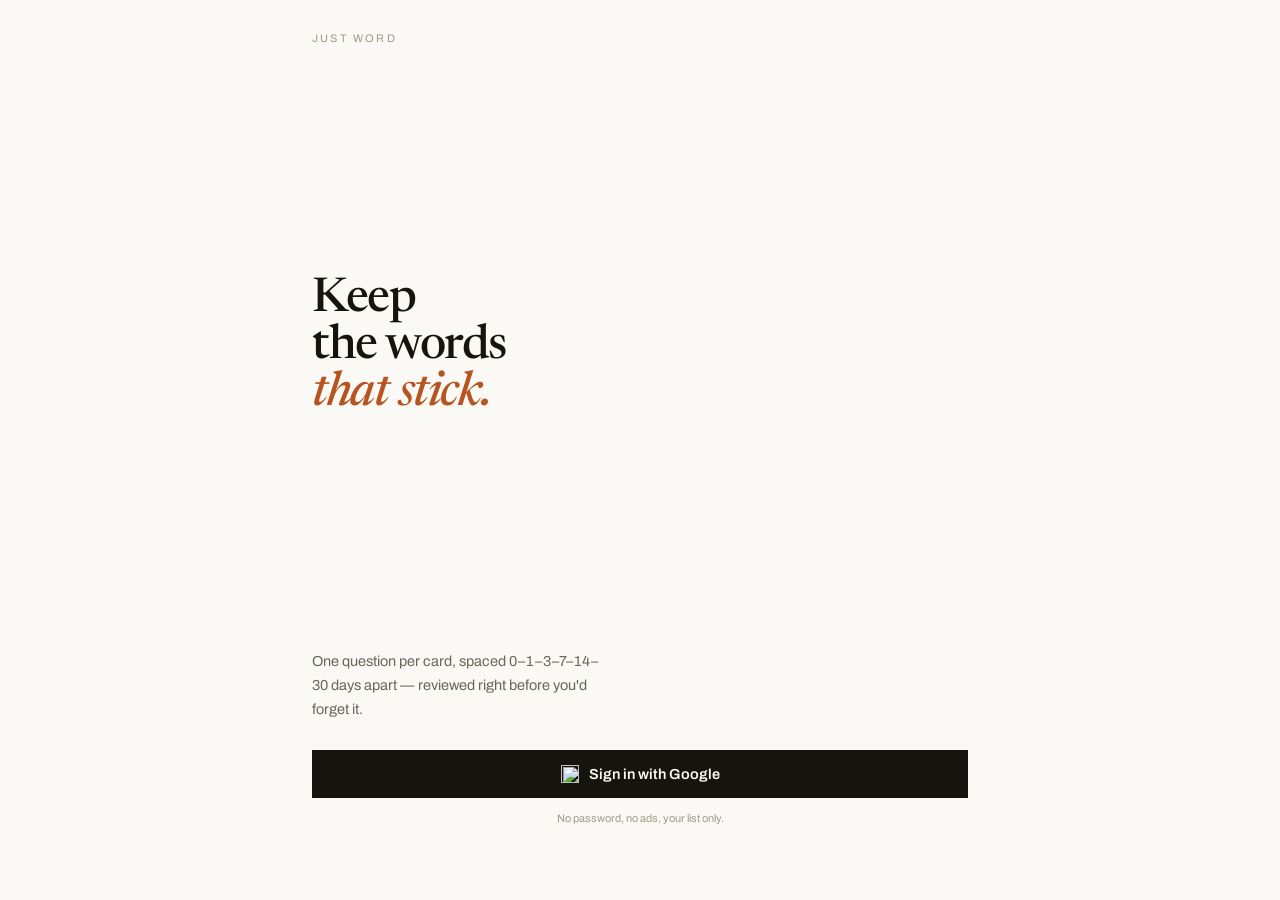
==== commit c2f8a736: "Make every view exactly device-height, not min-height + slack .view used min-height:100dvh plus its " ====
--- a/index.html
+++ b/index.html
@@ -11,7 +11,7 @@
     <link rel="apple-touch-icon" href="assets/app-icon.png" />
 
     <!-- Just Word "Quiet Focus" design system: self-contained tokens + components -->
-    <link rel="stylesheet" href="src/css/app.css?v=6.5" />
+    <link rel="stylesheet" href="src/css/app.css?v=6.9" />
 
     <!-- Phosphor icons, bold weight -->
     <link
@@ -62,50 +62,7 @@
       >
         <header class="app-bar dashboard-intro">
           <div class="wordmark">Just Word</div>
-          <span class="dashboard-header-actions">
-            <button
-              id="dashboard-auth-btn"
-              type="button"
-              class="btn btn-icon"
-              aria-label="Sign out"
-              title="Sign out"
-            >
-              <i class="ph-bold ph-sign-out" aria-hidden="true"></i>
-            </button>
-            <span class="dashboard-language-menu">
-              <button
-                id="dashboard-language-btn"
-                type="button"
-                class="btn btn-ghost dashboard-language-trigger"
-                aria-label="Learning language: English"
-                aria-expanded="false"
-              >
-                English
-              </button>
-              <span
-                class="top-language-nav"
-                role="radiogroup"
-                aria-label="Learning language"
-              >
-                <button
-                  type="button"
-                  class="btn btn-ghost language-mode-option active"
-                  data-language-mode="en"
-                  aria-pressed="true"
-                >
-                  English
-                </button>
-                <button
-                  type="button"
-                  class="btn btn-ghost language-mode-option"
-                  data-language-mode="sv"
-                  aria-pressed="false"
-                >
-                  Swedish
-                </button>
-              </span>
-            </span>
-          </span>
+          <span class="account-controls-slot" id="dashboard-actions-slot"></span>
         </header>
 
         <div class="scene-switch-slot" id="dashboard-nav-slot"></div>
@@ -200,13 +157,7 @@
                 </div>
 
                 <div class="form-section checkbox-group">
-                  <label class="checkbox-wrapper">
-                    <input
-                      type="checkbox"
-                      id="review-due-only"
-                      name="dueOnly"
-                      checked
-                    />
+                  <label class="toggle-switch">
                     <span class="checkbox-label-text">
                       Due Only&nbsp;—&nbsp;<span
                         id="due-count-badge"
@@ -214,6 +165,13 @@
                         >0</span
                       >&nbsp;cards
                     </span>
+                    <input
+                      type="checkbox"
+                      role="switch"
+                      id="review-due-only"
+                      name="dueOnly"
+                      checked
+                    />
                   </label>
                 </div>
 
@@ -329,7 +287,8 @@
         </aside>
 
         <header class="app-bar words-header">
-          <h1>Library</h1>
+          <div class="wordmark">Just Word</div>
+          <span class="account-controls-slot" id="words-actions-slot"></span>
         </header>
 
         <div class="scene-switch-slot" id="words-nav-slot"></div>
@@ -716,6 +675,57 @@
           <!-- Content injected here -->
         </div>
       </section>
+
+      <!-- Shared account controls (sign-out + language switch) — moved into
+           the active scene's header slot by showView(), same as the nav
+           below, so Today and Library both show it. -->
+      <span
+        id="account-controls"
+        class="dashboard-header-actions hidden"
+      >
+        <button
+          id="dashboard-auth-btn"
+          type="button"
+          class="btn btn-icon"
+          aria-label="Sign out"
+          title="Sign out"
+        >
+          <i class="ph-bold ph-sign-out" aria-hidden="true"></i>
+        </button>
+        <span class="dashboard-language-menu">
+          <button
+            id="dashboard-language-btn"
+            type="button"
+            class="btn btn-ghost dashboard-language-trigger"
+            aria-label="Learning language: English"
+            aria-expanded="false"
+          >
+            English
+          </button>
+          <span
+            class="top-language-nav"
+            role="radiogroup"
+            aria-label="Learning language"
+          >
+            <button
+              type="button"
+              class="btn btn-ghost language-mode-option active"
+              data-language-mode="en"
+              aria-pressed="true"
+            >
+              English
+            </button>
+            <button
+              type="button"
+              class="btn btn-ghost language-mode-option"
+              data-language-mode="sv"
+              aria-pressed="false"
+            >
+              Swedish
+            </button>
+          </span>
+        </span>
+      </span>
 
       <!-- Shared top navigation (Today / Library segmented switch) -->
       <nav
@@ -746,7 +756,7 @@
       </nav>
     </main>
 
-    <script type="module" src="js/app.js?v=6.0"></script>
+    <script type="module" src="js/app.js?v=6.5"></script>
 
     <dialog id="modal-dialog" class="dialog"></dialog>
   </body>
--- a/src/css/app.css
+++ b/src/css/app.css
@@ -56,16 +56,22 @@
 }
 
 .main-workspace {
+  height: 100dvh;
   margin: 0 auto;
   max-width: var(--shell-width);
-  min-height: 100dvh;
+  overflow: hidden;
   position: relative;
 }
 
 .view {
   display: none;
   flex-direction: column;
-  min-height: 100dvh;
+  /* Each view is exactly one device-height tall and scrolls internally —
+     not min-height on the outer page — so a short view can never be
+     dragged past its own content with nothing below it. */
+  height: 100dvh;
+  overflow-y: auto;
+  overscroll-behavior-y: contain;
   padding-bottom: 32px;
 }
 
@@ -299,8 +305,8 @@
 
 .auth-card {
   display: flex;
-  flex-direction: column;
-  min-height: 100dvh;
+  flex: 1;
+  flex-direction: column;
   padding: 32px 32px 44px;
 }
 
@@ -367,7 +373,7 @@
   /* Newsreader's cap-height overshoots a sub-1 line-height at this size —
      without headroom the glyph rides up into the label above it. */
   line-height: 1;
-  margin-top: 6px;
+  margin-top: 16px;
 }
 
 .figure-sm {
@@ -1064,18 +1070,30 @@
   margin-top: 6px;
 }
 
+.preview-status-row {
+  align-items: center;
+  display: flex;
+  gap: 10px;
+  justify-content: center;
+  margin-top: 14px;
+}
+
 .preview-status-chip.level-indicator {
   color: var(--ink-soft);
   display: inline-block;
   font-size: 10.5px;
   font-weight: 700;
   letter-spacing: 0.1em;
-  margin-top: 14px;
   text-transform: uppercase;
 }
 
 .preview-status-chip.level-learning {
   color: var(--accent);
+}
+
+.preview-status-row .category-pill {
+  border-left: 1px solid var(--border);
+  padding-left: 10px;
 }
 
 .preview-section {
